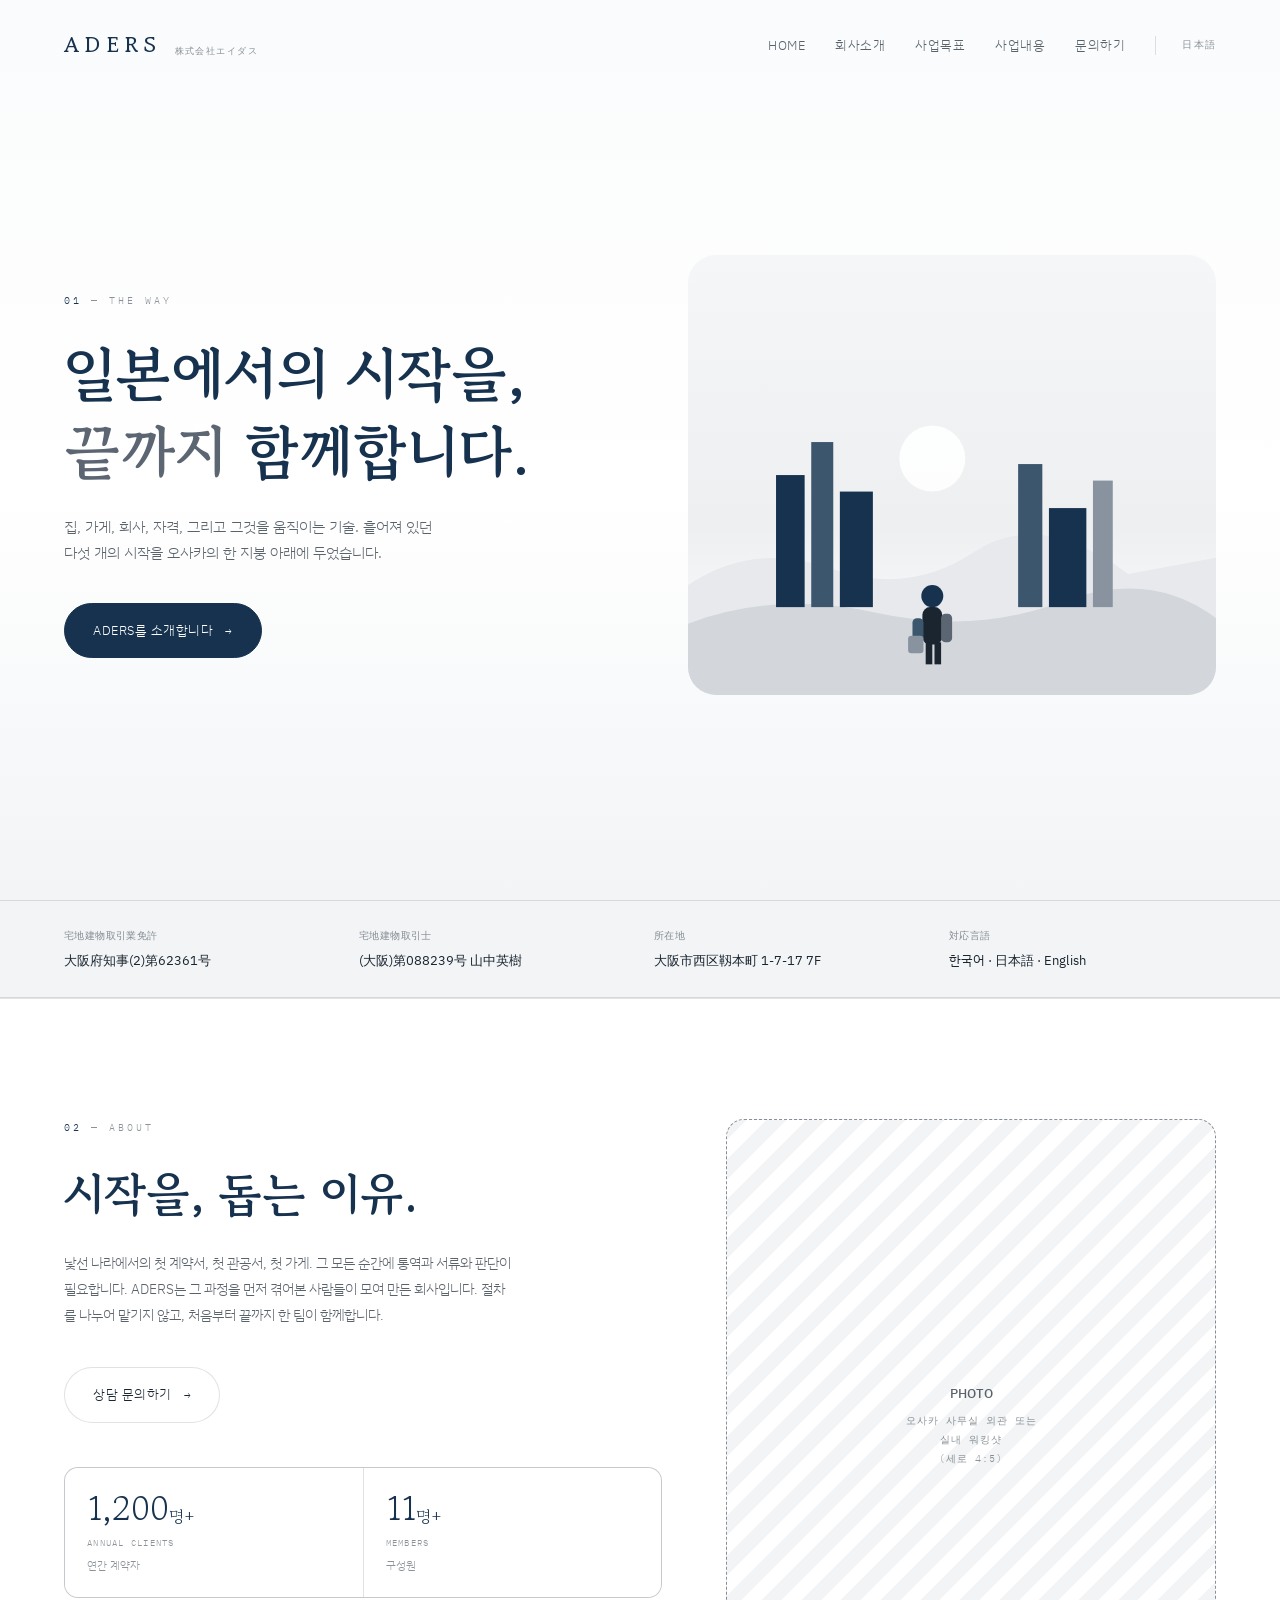
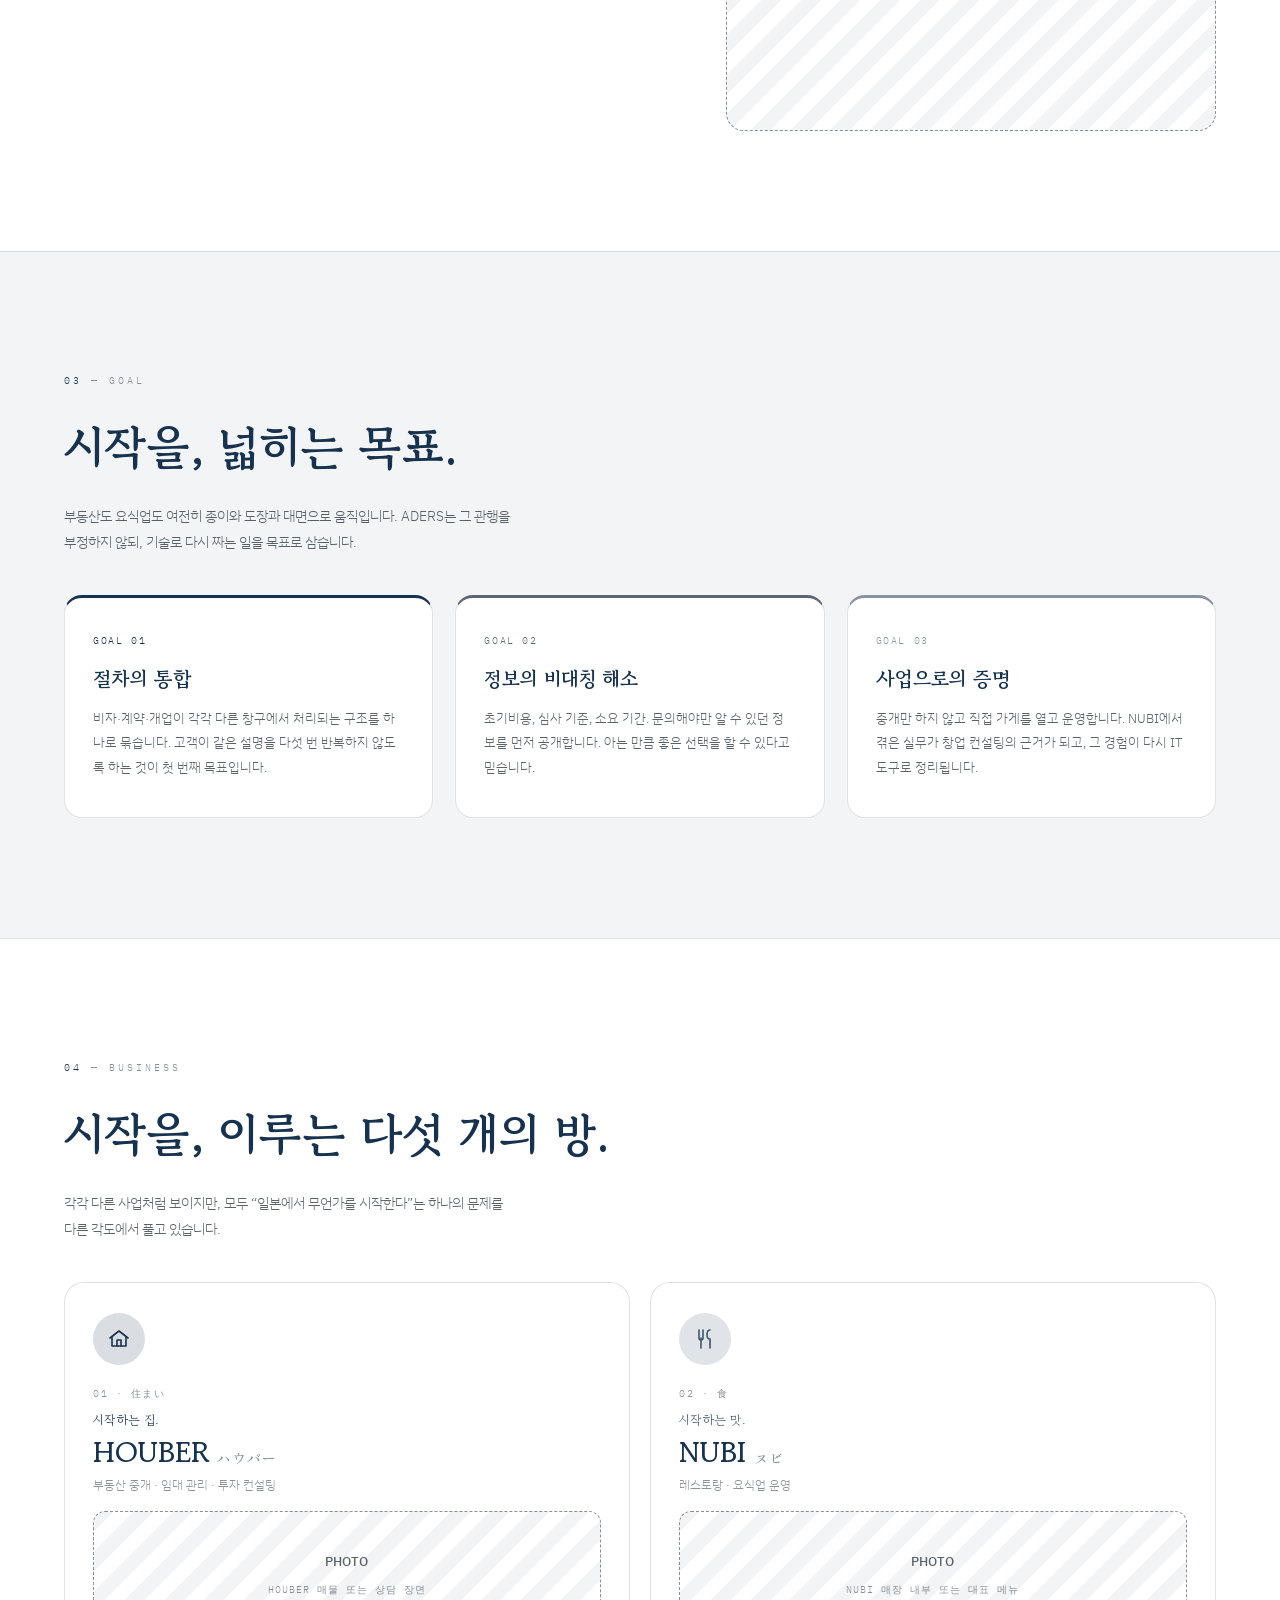
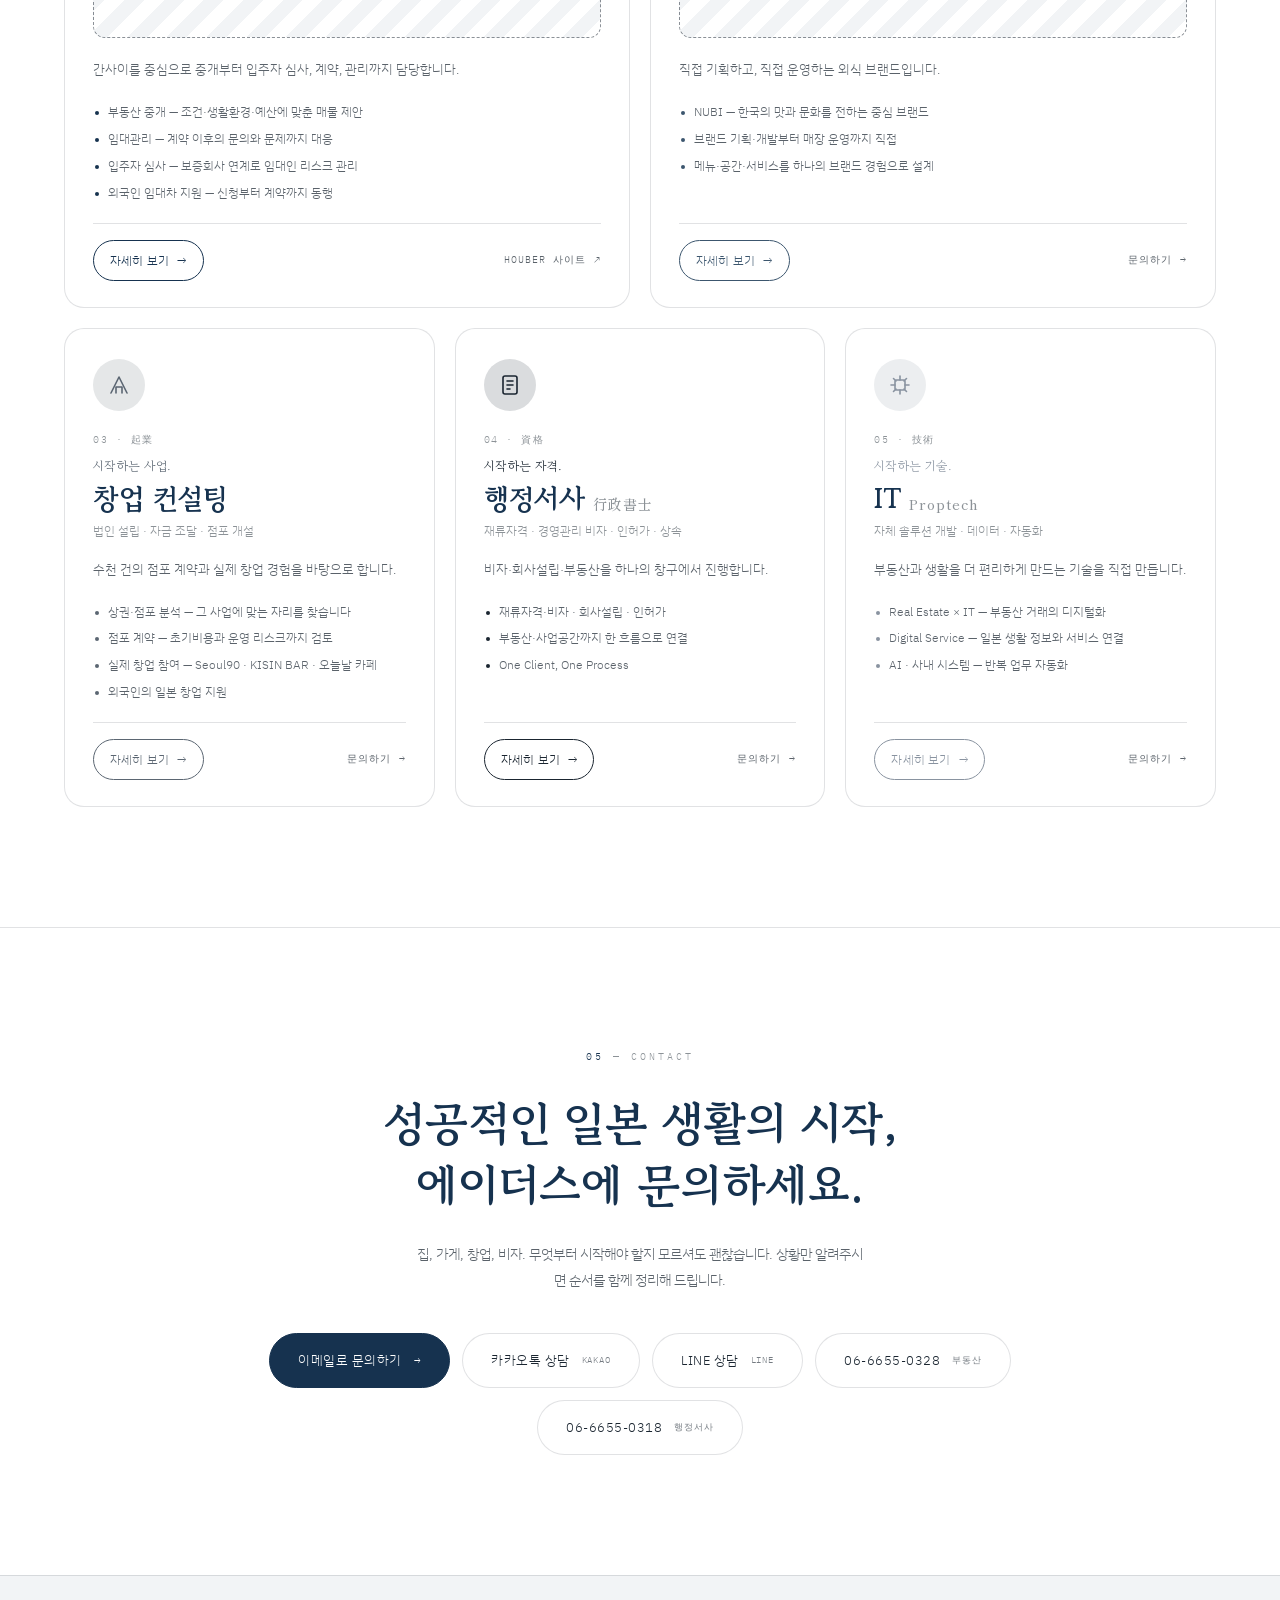
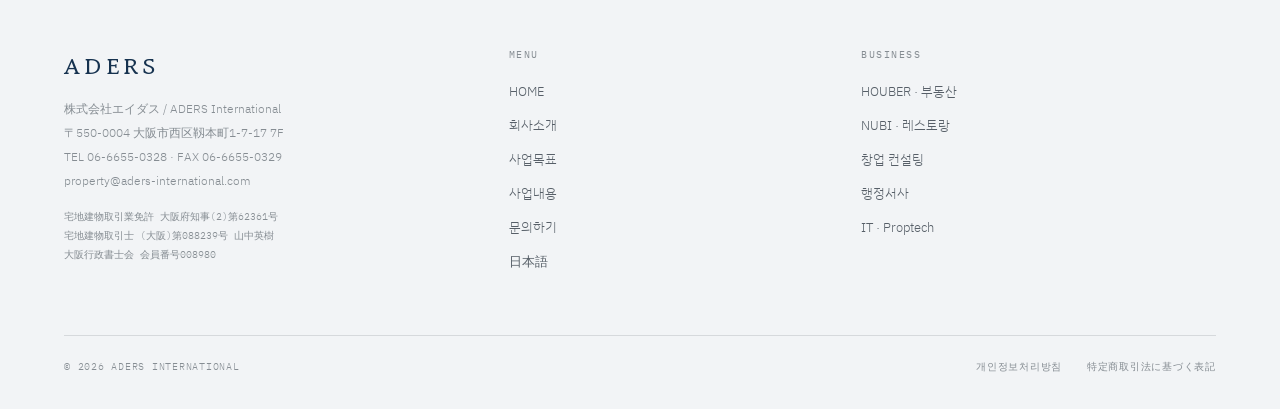
==== index.html @ 55abdd6e "사업 상세 페이지 10장 추가 및 카드를 요약형으로 개편 메인 페이지의 사업 카드는 핵심 포인트만 보여주고, 자세한 설명은 별도 상세 페이지로 이동해 읽도록 구조를 바꿨습니다.  " ====
<!DOCTYPE html>
<!--
  ============================================================================
  ADERS INTERNATIONAL — 한국어 메인 페이지
  ----------------------------------------------------------------------------
  · 디자인(색·글꼴·여백)을 바꾸려면  → assets/css/style.css 의 "01. 디자인 토큰"
  · 동작(메뉴·애니메이션)을 바꾸려면 → assets/js/main.js
  · 일본어 페이지                    → ja/index.html
    (두 파일은 구조가 같으므로, 한쪽을 고치면 다른 쪽도 같이 고쳐주세요)

  글을 수정할 때는 아래 [수정] 표시가 붙은 주석을 참고하세요.
  ============================================================================
-->
<html lang="ko" class="no-js">
<head>
<meta charset="utf-8">
<meta name="viewport" content="width=device-width, initial-scale=1">

<!-- JavaScript가 켜져 있으면 <html>의 클래스를 js로 바꿉니다.
     (스크롤 애니메이션 요소가 JS 없이도 보이도록 하는 안전장치. CSS 16번 항목 참고)
     ※ 화면 깜빡임을 막기 위해 반드시 <head> 안에서 즉시 실행되어야 합니다. -->
<script>document.documentElement.className = 'js';</script>

<!-- ==========================================================================
     [수정] 검색엔진 · SNS 공유 정보
     실제 도메인이 아래와 다르면 canonical / alternate / og:url 을 모두 바꿔주세요.
     ========================================================================== -->
<title>ADERS INTERNATIONAL｜일본에서의 시작을, 끝까지 함께합니다</title>
<meta name="description" content="오사카에서 부동산·요식업·창업 컨설팅·행정서사·IT를 한 팀으로 운영합니다. 집, 가게, 회사, 비자까지 일본에서의 시작을 처음부터 끝까지 함께합니다.">

<link rel="canonical" href="https://www.aders-international.com/">

<!-- 언어별 페이지 연결 (검색엔진이 두 언어 버전을 같은 페이지로 인식하게 합니다) -->
<link rel="alternate" hreflang="ko" href="https://www.aders-international.com/">
<link rel="alternate" hreflang="ja" href="https://www.aders-international.com/ja/">
<link rel="alternate" hreflang="x-default" href="https://www.aders-international.com/">

<!-- 카카오톡·라인 등에 링크를 붙여넣었을 때 보이는 미리보기 정보 -->
<meta property="og:type" content="website">
<meta property="og:locale" content="ko_KR">
<meta property="og:locale:alternate" content="ja_JP">
<meta property="og:site_name" content="ADERS INTERNATIONAL">
<meta property="og:title" content="ADERS INTERNATIONAL｜일본에서의 시작을, 끝까지 함께합니다">
<meta property="og:description" content="오사카에서 부동산·요식업·창업 컨설팅·행정서사·IT를 한 팀으로 운영합니다.">
<meta property="og:url" content="https://www.aders-international.com/">
<!-- [수정] 공유용 대표 이미지(권장 1200×630px)를 준비해 아래 주석을 풀어주세요.
<meta property="og:image" content="https://www.aders-international.com/assets/images/og-image.jpg">
-->
<meta name="twitter:card" content="summary_large_image">

<!-- 파비콘 (브라우저 탭 아이콘) -->
<link rel="icon" href="favicon.svg" type="image/svg+xml">

<!-- 웹폰트 — Google Fonts
     preconnect: 폰트 서버에 미리 연결해 로딩 속도를 높입니다.
     글꼴을 바꾸려면 아래 주소와 style.css의 --font-* 값을 함께 수정하세요. -->
<link rel="preconnect" href="https://fonts.googleapis.com">
<link rel="preconnect" href="https://fonts.gstatic.com" crossorigin>
<link href="https://fonts.googleapis.com/css2?family=Gowun+Batang:wght@400;700&family=Shippori+Mincho:wght@400;500;600&family=IBM+Plex+Sans+KR:wght@300;400;500;600&family=IBM+Plex+Mono:wght@400;500&display=swap" rel="stylesheet">

<!-- 공통 스타일시트 -->
<link rel="stylesheet" href="assets/css/style.css">

<!-- 공통 스크립트 (defer = HTML을 다 읽은 뒤 실행) -->
<script src="assets/js/main.js" defer></script>
</head>

<body>

<!-- 키보드 사용자를 위한 본문 바로가기 (Tab 키를 누르면 나타납니다) -->
<a class="skip-link" href="#main">본문으로 바로가기</a>


<!-- ==========================================================================
     헤더
     [수정] 메뉴 항목을 바꿀 때는 아래 <nav>와, 그 다음의 모바일 메뉴,
            그리고 페이지 맨 아래 푸터 메뉴까지 3곳을 함께 수정해야 합니다.
     ========================================================================== -->
<header class="site-header">

  <a class="brand" href="#top">
    <span class="brand__name">ADERS</span>
    <span class="brand__sub">株式会社エイダス</span>
  </a>

  <!-- PC용 메뉴 (화면 폭 760px 이하에서는 숨겨집니다) -->
  <nav class="site-nav" aria-label="주 메뉴">
    <a class="site-nav__link" href="#top">HOME</a>
    <a class="site-nav__link" href="#about">회사소개</a>
    <a class="site-nav__link" href="#goal">사업목표</a>

    <!-- 하위 메뉴가 있는 항목 -->
    <div class="has-dropdown">
      <a class="site-nav__link" href="#business">사업내용</a>
      <div class="dropdown">
        <ul class="dropdown__list">
          <li><a class="dropdown__link" href="business/houber.html"><span class="dropdown__num">01</span>HOUBER · 부동산</a></li>
          <li><a class="dropdown__link" href="business/nubi.html"><span class="dropdown__num">02</span>NUBI · 레스토랑</a></li>
          <li><a class="dropdown__link" href="business/startup.html"><span class="dropdown__num">03</span>창업 컨설팅</a></li>
          <li><a class="dropdown__link" href="business/legal.html"><span class="dropdown__num">04</span>행정서사</a></li>
          <li><a class="dropdown__link" href="business/it.html"><span class="dropdown__num">05</span>IT</a></li>
        </ul>
      </div>
    </div>

    <a class="site-nav__link" href="#contact">문의하기</a>

    <!-- 언어 전환 — 일본어 페이지로 이동 -->
    <a class="site-nav__lang" href="ja/" lang="ja" hreflang="ja">日本語</a>
  </nav>

  <!-- 모바일용 햄버거 버튼 (화면 폭 760px 이하에서만 보입니다) -->
  <button class="menu-toggle" type="button" aria-label="메뉴 열기" aria-expanded="false" aria-controls="mobile-menu">
    <span class="menu-toggle__bar"></span>
    <span class="menu-toggle__bar"></span>
  </button>

</header>


<!-- ==========================================================================
     모바일 메뉴 (햄버거 버튼을 누르면 펼쳐집니다)
     ========================================================================== -->
<nav class="mobile-menu" id="mobile-menu" aria-label="모바일 메뉴">
  <a class="mobile-menu__link" href="#top">홈</a>
  <a class="mobile-menu__link" href="#about">회사소개</a>
  <a class="mobile-menu__link" href="#goal">사업목표</a>
  <a class="mobile-menu__link" href="#business">사업내용</a>
  <a class="mobile-menu__link" href="#contact">문의하기</a>

  <div class="mobile-menu__footer">
    <a class="btn btn--primary" href="#contact">문의하기 <span class="btn__arrow">&rarr;</span></a>
    <a class="btn" href="ja/" lang="ja" hreflang="ja">日本語</a>
  </div>
</nav>


<main id="main">

  <!-- ========================================================================
       01. 히어로 (첫 화면)
       [수정] 아래 제목·설명 문구를 바꾸면 첫인상이 바뀝니다.
              <em> 안의 글자는 회색으로 강조 표시됩니다.
       ======================================================================== -->
  <section class="hero" id="top">
    <div class="hero__inner">

      <div class="hero__copy">
        <span class="eyebrow"><span class="eyebrow__num">01</span> — THE WAY</span>

        <h1 class="hero__title">
          일본에서의 시작을,<br>
          <em>끝까지</em> 함께합니다.
        </h1>

        <p class="hero__text">
          집, 가게, 회사, 자격, 그리고 그것을 움직이는 기술.
          흩어져 있던 다섯 개의 시작을 오사카의 한 지붕 아래에 두었습니다.
        </p>

        <a class="btn btn--primary" href="#about">
          ADERS를 소개합니다 <span class="btn__arrow">&rarr;</span>
        </a>
      </div>

      <!-- 오른쪽 일러스트
           장식용 그림이라 aria-hidden="true"로 스크린리더에서 제외했습니다.
           나중에 실제 사진으로 바꾸려면 <svg>...</svg> 전체를 아래로 교체하세요.
           <img class="photo" src="assets/images/hero.jpg" alt="" width="960" height="800"> -->
      <div class="hero__visual" aria-hidden="true">
        <svg viewBox="0 0 480 400" preserveAspectRatio="xMidYMax slice" role="presentation">
          <!-- 뒤쪽 언덕 -->
          <path d="M0 300 Q60 260 130 285 T260 270 T400 290 L480 275 V400 H0 Z" fill="#E7E9EC"/>
          <path d="M0 335 Q80 305 170 325 T340 315 T480 330 V400 H0 Z" fill="#D3D7DC"/>
          <!-- 도시 건물 실루엣 -->
          <rect x="80"  y="200" width="26" height="120" fill="#16324F"/>
          <rect x="112" y="170" width="20" height="150" fill="#3C566E"/>
          <rect x="138" y="215" width="30" height="105" fill="#16324F"/>
          <rect x="300" y="190" width="22" height="130" fill="#3C566E"/>
          <rect x="328" y="230" width="34" height="90"  fill="#16324F"/>
          <rect x="368" y="205" width="18" height="115" fill="#8993A0"/>
          <!-- 해 -->
          <circle cx="222" cy="185" r="30" fill="#FFFFFF" opacity=".9"/>
          <!-- 걸어가는 사람 -->
          <g transform="translate(210,300)">
            <circle cx="12" cy="10" r="10" fill="#16324F"/>
            <rect x="3"   y="20" width="18" height="34" rx="7" fill="#1A2530"/>
            <rect x="-6"  y="30" width="10" height="22" rx="4" fill="#3C566E"/>
            <rect x="20"  y="26" width="10" height="26" rx="4" fill="#5B6672"/>
            <rect x="6"   y="52" width="6"  height="20" fill="#1A2530"/>
            <rect x="14"  y="52" width="6"  height="20" fill="#1A2530"/>
            <rect x="-10" y="46" width="14" height="16" rx="3" fill="#8993A0"/>
          </g>
        </svg>
      </div>

    </div>
  </section>


  <!-- ========================================================================
       02. 정보 띠 — 면허번호 · 주소 · 대응 언어
       이 띠는 4칸 그리드입니다. 항목을 늘리거나 줄이려면
       style.css 의 .info-bar { grid-template-columns } 도 함께 조정하세요.

       ※ 行政書士登録番号 · 法人番号 는 번호를 아직 받지 못해 표시하지 않습니다.
          번호를 확보하면 아래 형식으로 항목을 추가하세요.
          <div class="info-bar__item">
            行政書士登録番号
            <b class="info-bar__value">第○○○○○○○号</b>
          </div>
       ======================================================================== -->
  <div class="info-bar">
    <div class="info-bar__item">
      宅地建物取引業免許
      <b class="info-bar__value">大阪府知事(2)第62361号</b>
    </div>
    <div class="info-bar__item">
      宅地建物取引士
      <b class="info-bar__value">(大阪)第088239号 山中英樹</b>
    </div>
    <div class="info-bar__item">
      所在地
      <b class="info-bar__value">大阪市西区靱本町 1-7-17 7F</b>
    </div>
    <div class="info-bar__item">
      対応言語
      <b class="info-bar__value">한국어 · 日本語 · English</b>
    </div>
  </div>


  <!-- ========================================================================
       03. 회사소개
       ======================================================================== -->
  <section class="section" id="about">
    <div class="section__inner about__inner">

      <div>
        <span class="eyebrow reveal"><span class="eyebrow__num">02</span> — ABOUT</span>
        <h2 class="section__title reveal reveal--1">시작을, 돕는 이유.</h2>

        <p class="section__lead reveal reveal--2">
          낯선 나라에서의 첫 계약서, 첫 관공서, 첫 가게.
          그 모든 순간에 통역과 서류와 판단이 필요합니다.
          ADERS는 그 과정을 먼저 겪어본 사람들이 모여 만든 회사입니다.
          절차를 나누어 맡기지 않고, 처음부터 끝까지 한 팀이 함께합니다.
        </p>

        <a class="btn reveal reveal--3" href="#contact">
          상담 문의하기 <span class="btn__arrow">&rarr;</span>
        </a>

        <!-- [수정] 숫자 지표. 근거를 댈 수 있는 수치만 남기세요. -->
        <div class="stat-grid reveal reveal--3">
          <div class="stat">
            <div class="stat__number">1,200<span class="stat__unit">명+</span></div>
            <div class="stat__label">ANNUAL CLIENTS</div>
            <div class="stat__note">연간 계약자</div>
          </div>
          <div class="stat">
            <div class="stat__number">11<span class="stat__unit">명+</span></div>
            <div class="stat__label">MEMBERS</div>
            <div class="stat__note">구성원</div>
          </div>
        </div>
      </div>

      <!-- 사진 자리
           [수정] 실제 사진이 준비되면 아래 <div class="photo-slot"> 전체를
                  다음 한 줄로 바꾸세요 (세로 4:5 비율 권장):
           <img class="photo about__photo reveal reveal--2"
                src="assets/images/about-office.jpg"
                alt="오사카 ADERS 사무실 전경"
                width="800" height="1000" loading="lazy"> -->
      <div class="photo-slot about__photo reveal reveal--2">
        <p class="photo-slot__text">
          <b>PHOTO</b>
          오사카 사무실 외관 또는<br>실내 워킹샷<br>(세로 4:5)
        </p>
      </div>

    </div>
  </section>


  <!-- ========================================================================
       04. 사업목표
       [수정] 카드는 3개 기준으로 배치되어 있습니다.
              개수를 바꾸려면 style.css 의 .goal-grid 와
              .goal-card:nth-child(...) 색상 지정도 함께 수정하세요.
       ======================================================================== -->
  <section class="section" id="goal">
    <div class="section__inner">

      <span class="eyebrow reveal"><span class="eyebrow__num">03</span> — GOAL</span>
      <h2 class="section__title reveal reveal--1">시작을, 넓히는 목표.</h2>

      <p class="section__lead reveal reveal--2">
        부동산도 요식업도 여전히 종이와 도장과 대면으로 움직입니다.
        ADERS는 그 관행을 부정하지 않되, 기술로 다시 짜는 일을 목표로 삼습니다.
      </p>

      <div class="goal-grid">

        <article class="goal-card reveal reveal--1">
          <div class="goal-card__num">GOAL 01</div>
          <h3 class="goal-card__title">절차의 통합</h3>
          <p class="goal-card__text">
            비자·계약·개업이 각각 다른 창구에서 처리되는 구조를 하나로 묶습니다.
            고객이 같은 설명을 다섯 번 반복하지 않도록 하는 것이 첫 번째 목표입니다.
          </p>
        </article>

        <article class="goal-card reveal reveal--2">
          <div class="goal-card__num">GOAL 02</div>
          <h3 class="goal-card__title">정보의 비대칭 해소</h3>
          <p class="goal-card__text">
            초기비용, 심사 기준, 소요 기간. 문의해야만 알 수 있던 정보를 먼저 공개합니다.
            아는 만큼 좋은 선택을 할 수 있다고 믿습니다.
          </p>
        </article>

        <article class="goal-card reveal reveal--3">
          <div class="goal-card__num">GOAL 03</div>
          <h3 class="goal-card__title">사업으로의 증명</h3>
          <p class="goal-card__text">
            중개만 하지 않고 직접 가게를 열고 운영합니다.
            NUBI에서 겪은 실무가 창업 컨설팅의 근거가 되고, 그 경험이 다시 IT 도구로 정리됩니다.
          </p>
        </article>

      </div>
    </div>
  </section>


  <!-- ========================================================================
       05. 사업내용
       [수정] 카드 배치 규칙
              · 첫 줄 2장(HOUBER, NUBI) : class 에 biz-card--wide 가 붙어 넓게(3칸)
              · 둘째 줄 3장             : 기본(2칸)
              카드를 추가·삭제하면 이 비율이 깨지므로,
              style.css 의 "13. 사업내용" 설명을 먼저 확인하세요.

              data-accent 로 카드별 강조색을 지정합니다.
              사용 가능한 값: navy / blue / slate / ink / steel
       ======================================================================== -->
  <section class="section" id="business">
    <div class="section__inner">

      <span class="eyebrow reveal"><span class="eyebrow__num">04</span> — BUSINESS</span>
      <h2 class="section__title reveal reveal--1">시작을, 이루는 다섯 개의 방.</h2>

      <p class="section__lead reveal reveal--2">
        각각 다른 사업처럼 보이지만, 모두 &ldquo;일본에서 무언가를 시작한다&rdquo;는
        하나의 문제를 다른 각도에서 풀고 있습니다.
      </p>

      <div class="business-grid">

        <!-- ---- 01 HOUBER (부동산) ---- -->
        <article class="biz-card biz-card--wide reveal reveal--1" id="biz-houber" data-accent="navy">
          <div class="biz-card__icon">
            <!-- 집 모양 아이콘 -->
            <svg viewBox="0 0 24 24" aria-hidden="true">
              <path d="M3 11 12 4l9 7"/><path d="M5 10v9h14v-9"/><path d="M10 19v-6h4v6"/>
            </svg>
          </div>
          <div class="biz-card__index">01 · 住まい</div>
          <span class="biz-card__keyword">시작하는 집.</span>
          <h3 class="biz-card__title">HOUBER<span class="biz-card__title-jp" lang="ja">ハウバー</span></h3>
          <span class="biz-card__category">부동산 중개 · 임대 관리 · 투자 컨설팅</span>

          <!-- 사진 자리 — 교체 예시:
               <img class="photo" src="assets/images/biz-houber.jpg"
                    alt="HOUBER 상담 장면" width="800" height="450" loading="lazy"> -->
          <div class="photo-slot">
            <p class="photo-slot__text"><b>PHOTO</b>HOUBER 매물 또는 상담 장면</p>
          </div>

          <p class="biz-card__text">간사이를 중심으로 중개부터 입주자 심사, 계약, 관리까지 담당합니다.</p>

          <!-- 핵심 포인트 — 자세한 설명은 business/houber.html 에 있습니다 -->
          <ul class="biz-card__points">
            <li>부동산 중개 — 조건·생활환경·예산에 맞춘 매물 제안</li>
            <li>임대관리 — 계약 이후의 문의와 문제까지 대응</li>
            <li>입주자 심사 — 보증회사 연계로 임대인 리스크 관리</li>
            <li>외국인 임대차 지원 — 신청부터 계약까지 동행</li>
          </ul>

          <div class="biz-card__footer">
            <a class="biz-card__more" href="business/houber.html">자세히 보기 <span aria-hidden="true">&rarr;</span></a>

            <!-- 외부 링크에는 보안상 rel="noopener" 를 반드시 붙입니다 -->
            <a class="biz-card__link" href="https://www.houber-home.com" target="_blank" rel="noopener">
              HOUBER 사이트 <span aria-hidden="true">&#8599;</span>
              <span class="visually-hidden">(새 창에서 열림)</span>
            </a>
          </div>
        </article>

        <!-- ---- 02 NUBI (레스토랑) ---- -->
        <article class="biz-card biz-card--wide reveal reveal--2" id="biz-nubi" data-accent="blue">
          <div class="biz-card__icon">
            <!-- 포크와 나이프 아이콘 -->
            <svg viewBox="0 0 24 24" aria-hidden="true">
              <path d="M6 3v8a2 2 0 0 0 4 0V3"/><path d="M8 11v10"/>
              <path d="M17 3c-2 0-3 2-3 5s1 4 3 4v9"/>
            </svg>
          </div>
          <div class="biz-card__index">02 · 食</div>
          <span class="biz-card__keyword">시작하는 맛.</span>
          <h3 class="biz-card__title">NUBI<span class="biz-card__title-jp" lang="ja">ヌビ</span></h3>
          <span class="biz-card__category">레스토랑 · 요식업 운영</span>

          <div class="photo-slot">
            <p class="photo-slot__text"><b>PHOTO</b>NUBI 매장 내부 또는 대표 메뉴</p>
          </div>

          <p class="biz-card__text">직접 기획하고, 직접 운영하는 외식 브랜드입니다.</p>

          <!-- 핵심 포인트 — 자세한 설명은 business/nubi.html 에 있습니다 -->
          <ul class="biz-card__points">
            <li>NUBI — 한국의 맛과 문화를 전하는 중심 브랜드</li>
            <li>브랜드 기획·개발부터 매장 운영까지 직접</li>
            <li>메뉴·공간·서비스를 하나의 브랜드 경험으로 설계</li>
          </ul>

          <div class="biz-card__footer">
            <a class="biz-card__more" href="business/nubi.html">자세히 보기 <span aria-hidden="true">&rarr;</span></a>
            <a class="biz-card__link" href="#contact">문의하기 <span aria-hidden="true">&rarr;</span></a>
          </div>
        </article>

        <!-- ---- 03 창업 컨설팅 ---- -->
        <article class="biz-card reveal reveal--1" id="biz-startup" data-accent="slate">
          <div class="biz-card__icon">
            <!-- 상승 그래프 아이콘 -->
            <svg viewBox="0 0 24 24" aria-hidden="true">
              <path d="M4 20 12 4l8 16"/><path d="M9 20v-6h6v6"/>
            </svg>
          </div>
          <div class="biz-card__index">03 · 起業</div>
          <span class="biz-card__keyword">시작하는 사업.</span>
          <h3 class="biz-card__title">창업 컨설팅</h3>
          <span class="biz-card__category">법인 설립 · 자금 조달 · 점포 개설</span>

          <p class="biz-card__text">수천 건의 점포 계약과 실제 창업 경험을 바탕으로 합니다.</p>

          <!-- 핵심 포인트 — 자세한 설명은 business/startup.html 에 있습니다 -->
          <ul class="biz-card__points">
            <li>상권·점포 분석 — 그 사업에 맞는 자리를 찾습니다</li>
            <li>점포 계약 — 초기비용과 운영 리스크까지 검토</li>
            <li>실제 창업 참여 — Seoul90 · KISIN BAR · 오늘날 카페</li>
            <li>외국인의 일본 창업 지원</li>
          </ul>

          <div class="biz-card__footer">
            <a class="biz-card__more" href="business/startup.html">자세히 보기 <span aria-hidden="true">&rarr;</span></a>
            <a class="biz-card__link" href="#contact">문의하기 <span aria-hidden="true">&rarr;</span></a>
          </div>
        </article>

        <!-- ---- 04 행정서사 ---- -->
        <article class="biz-card reveal reveal--2" id="biz-legal" data-accent="ink">
          <div class="biz-card__icon">
            <!-- 서류 아이콘 -->
            <svg viewBox="0 0 24 24" aria-hidden="true">
              <rect x="5" y="3" width="14" height="18" rx="2"/>
              <path d="M9 8h6M9 12h6M9 16h3"/>
            </svg>
          </div>
          <div class="biz-card__index">04 · 資格</div>
          <span class="biz-card__keyword">시작하는 자격.</span>
          <h3 class="biz-card__title">행정서사<span class="biz-card__title-jp" lang="ja">行政書士</span></h3>
          <span class="biz-card__category">재류자격 · 경영관리 비자 · 인허가 · 상속</span>

          <p class="biz-card__text">비자·회사설립·부동산을 하나의 창구에서 진행합니다.</p>

          <!-- 핵심 포인트 — 자세한 설명은 business/legal.html 에 있습니다 -->
          <ul class="biz-card__points">
            <li>재류자격·비자 · 회사설립 · 인허가</li>
            <li>부동산·사업공간까지 한 흐름으로 연결</li>
            <li>One Client, One Process</li>
          </ul>

          <div class="biz-card__footer">
            <a class="biz-card__more" href="business/legal.html">자세히 보기 <span aria-hidden="true">&rarr;</span></a>
            <a class="biz-card__link" href="#contact">문의하기 <span aria-hidden="true">&rarr;</span></a>
          </div>
        </article>

        <!-- ---- 05 IT ---- -->
        <article class="biz-card reveal reveal--3" id="biz-it" data-accent="steel">
          <div class="biz-card__icon">
            <!-- 톱니바퀴 아이콘 -->
            <svg viewBox="0 0 24 24" aria-hidden="true">
              <rect x="7" y="7" width="10" height="10" rx="1.5"/>
              <path d="M12 3v4M12 17v4M3 12h4M17 12h4M5.5 5.5l2.5 2.5M18.5 5.5 16 8M5.5 18.5 8 16M18.5 18.5 16 16"/>
            </svg>
          </div>
          <div class="biz-card__index">05 · 技術</div>
          <span class="biz-card__keyword">시작하는 기술.</span>
          <h3 class="biz-card__title">IT<span class="biz-card__title-jp">Proptech</span></h3>
          <span class="biz-card__category">자체 솔루션 개발 · 데이터 · 자동화</span>

          <p class="biz-card__text">부동산과 생활을 더 편리하게 만드는 기술을 직접 만듭니다.</p>

          <!-- 핵심 포인트 — 자세한 설명은 business/it.html 에 있습니다 -->
          <ul class="biz-card__points">
            <li>Real Estate × IT — 부동산 거래의 디지털화</li>
            <li>Digital Service — 일본 생활 정보와 서비스 연결</li>
            <li>AI · 사내 시스템 — 반복 업무 자동화</li>
          </ul>

          <div class="biz-card__footer">
            <a class="biz-card__more" href="business/it.html">자세히 보기 <span aria-hidden="true">&rarr;</span></a>
            <a class="biz-card__link" href="#contact">문의하기 <span aria-hidden="true">&rarr;</span></a>
          </div>
        </article>

      </div>
    </div>
  </section>


  <!-- ========================================================================
       06. 문의하기
       [수정] 카카오톡·LINE 상담 링크는 아직 비어 있습니다(href="#").
              실제 채널 주소를 넣어주세요.
              예) 카카오톡 오픈채팅: https://open.kakao.com/o/...
                  LINE 공식계정  : https://line.me/R/ti/p/...
       ======================================================================== -->
  <section class="section" id="contact">
    <div class="section__inner">

      <span class="eyebrow reveal"><span class="eyebrow__num">05</span> — CONTACT</span>

      <h2 class="section__title reveal reveal--1">
        성공적인 일본 생활의 시작,<br>에이더스에 문의하세요.
      </h2>

      <p class="section__lead reveal reveal--2">
        집, 가게, 창업, 비자. 무엇부터 시작해야 할지 모르셔도 괜찮습니다.
        상황만 알려주시면 순서를 함께 정리해 드립니다.
      </p>

      <div class="contact-channels reveal reveal--3">
        <!-- 이메일 문의 (문의 폼을 만들기 전까지의 기본 창구) -->
        <a class="btn btn--primary" href="mailto:property@aders-international.com">
          이메일로 문의하기 <span class="btn__arrow">&rarr;</span>
        </a>

        <a class="btn" href="#">카카오톡 상담 <span class="btn__tag">KAKAO</span></a>
        <a class="btn" href="#">LINE 상담 <span class="btn__tag">LINE</span></a>

        <!-- tel: 링크는 모바일에서 누르면 바로 전화가 걸립니다 -->
        <a class="btn" href="tel:+81666550328">06-6655-0328 <span class="btn__tag">부동산</span></a>
        <a class="btn" href="tel:+81666550318">06-6655-0318 <span class="btn__tag">행정서사</span></a>
      </div>

    </div>
  </section>

</main>


<!-- ==========================================================================
     푸터
     ========================================================================== -->
<footer class="site-footer">
  <div class="footer-grid">

    <!-- 회사 정보 -->
    <div>
      <div class="footer__brand">ADERS</div>
      <address class="footer__address">
        株式会社エイダス / ADERS International<br>
        〒550-0004 大阪市西区靱本町1-7-17 7F<br>
        TEL <a href="tel:+81666550328">06-6655-0328</a> · FAX 06-6655-0329<br>
        <a href="mailto:property@aders-international.com">property@aders-international.com</a>
      </address>

      <!-- 담당 공인중개사(宅地建物取引士)가 바뀌면 번호와 성명을 함께 갱신하세요.
           法人番号 는 번호 확보 후 아래에 한 줄씩 추가하면 됩니다. -->
      <div class="footer__license">
        宅地建物取引業免許 大阪府知事(2)第62361号<br>
        宅地建物取引士 (大阪)第088239号 山中英樹<br>
        大阪行政書士会 会員番号008980
      </div>
    </div>

    <!-- 메뉴 -->
    <div>
      <h2 class="footer__heading">MENU</h2>
      <ul class="footer__list">
        <li><a href="#top">HOME</a></li>
        <li><a href="#about">회사소개</a></li>
        <li><a href="#goal">사업목표</a></li>
        <li><a href="#business">사업내용</a></li>
        <li><a href="#contact">문의하기</a></li>
        <li><a href="ja/" lang="ja" hreflang="ja">日本語</a></li>
      </ul>
    </div>

    <!-- 사업 목록 -->
    <div>
      <h2 class="footer__heading">BUSINESS</h2>
      <ul class="footer__list">
        <li><a href="business/houber.html">HOUBER · 부동산</a></li>
        <li><a href="business/nubi.html">NUBI · 레스토랑</a></li>
        <li><a href="business/startup.html">창업 컨설팅</a></li>
        <li><a href="business/legal.html">행정서사</a></li>
        <li><a href="business/it.html">IT · Proptech</a></li>
      </ul>
    </div>

  </div>

  <div class="footer-bottom">
    <span>&copy; 2026 ADERS INTERNATIONAL</span>
    <!-- [수정] 각 정책 페이지를 만든 뒤 href 를 연결하세요. -->
    <span>
      <a href="#">개인정보처리방침</a>
      <a href="#" lang="ja">特定商取引法に基づく表記</a>
    </span>
  </div>
</footer>

</body>
</html>
---- assets/css/style.css ----
@charset "UTF-8";
/* ==========================================================================
   ADERS INTERNATIONAL — 공통 스타일시트
   --------------------------------------------------------------------------
   이 파일 하나로 한국어(index.html)와 일본어(ja/index.html) 두 페이지의
   디자인을 모두 관리합니다. 여기를 고치면 두 언어 페이지에 동시에 반영됩니다.

   [목차]
   01. 디자인 토큰 (색상·글꼴·간격)  ← 색을 바꾸려면 여기만 수정하세요
   02. 기본 리셋 & 공통 요소
   03. 접근성 (건너뛰기 링크 등)
   04. 버튼 (.btn)
   05. 사진 자리 (.photo-slot / .photo)
   06. 헤더 & 내비게이션
   07. 모바일 메뉴 (.mobile-menu)
   08. 히어로 (.hero)
   09. 정보 띠 (.info-bar)
   10. 섹션 공통 (.section)
   11. 회사소개 (#about)
   12. 사업목표 (#goal)
   13. 사업내용 (#business)
   14. 문의하기 (#contact)
   15. 푸터
   16. 스크롤 등장 애니메이션 (.reveal)
   17. 반응형 (태블릿·모바일)
   18. 인쇄 / 모션 최소화 설정
   19. 사업 상세 페이지 (business/*.html)
   ========================================================================== */


/* ==========================================================================
   01. 디자인 토큰
   --------------------------------------------------------------------------
   사이트 전체의 색·글꼴·여백이 여기서 정의됩니다.
   색상 하나만 바꿔도 사이트 전체에 일괄 적용되므로,
   디자인 수정은 되도록 이 블록 안에서만 하는 것을 권장합니다.
   ========================================================================== */
:root {
  /* ---- 배경색 (밝은 순서대로) ---- */
  --color-bg:          #FFFFFF;  /* 기본 배경 (흰색) */
  --color-bg-soft:     #F2F4F6;  /* 옅은 회색 배경 — 사업목표 섹션, 푸터, 정보 띠 */
  --color-bg-mute:     #E1E5EA;  /* 더 진한 회색 — 구분선 강조용 */
  --color-surface:     #FFFFFF;  /* 카드 배경 */

  /* ---- 글자색 ---- */
  --color-text:        #1A2530;                  /* 본문 기본 (진한 남색빛 먹색) */
  --color-text-soft:   rgba(26, 37, 48, 0.72);   /* 본문 보조 설명 */
  --color-text-mute:   rgba(26, 37, 48, 0.50);   /* 캡션·라벨 */
  --color-border:      rgba(26, 37, 48, 0.13);   /* 테두리·구분선 */

  /* ---- 브랜드 색 (네이비 + 그레이 계열) ---- */
  --color-navy:        #16324F;  /* 메인 브랜드 컬러 */
  --color-blue:        #3C566E;  /* 보조 1 */
  --color-slate:       #5B6672;  /* 보조 2 */
  --color-steel:       #8993A0;  /* 보조 3 (가장 옅음) */

  /* ---- 기능색 ---- */
  --color-alert:       #9A4432;  /* "※기입 필요" 같은 주의 표시 전용. 장식용으로 쓰지 마세요 */

  /* ---- 글꼴 ----
     display : 제목용 명조체
     body    : 본문용 고딕체
     mono    : 숫자·영문 라벨용 고정폭

     ※ 일본어 페이지는 <html> 태그에 lang="ja"가 있어서
        아래 [lang="ja"] 규칙이 명조체 우선순위를 바꿔줍니다. */
  --font-display: "Gowun Batang", "Shippori Mincho", serif;
  --font-body:    "IBM Plex Sans KR", "Noto Sans JP", system-ui, -apple-system, sans-serif;
  --font-mono:    "IBM Plex Mono", monospace;

  /* ---- 여백 ----
     --gutter : 화면 좌우 여백. 화면 크기에 따라 20px ~ 88px 사이에서 자동 조절됩니다.
     --wrap   : 콘텐츠 최대 너비. 이보다 넓은 화면에서는 가운데 정렬됩니다. */
  --gutter: clamp(20px, 5vw, 88px);
  --wrap:   1240px;

  /* ---- 섹션 위아래 여백 ---- */
  --section-space: 120px;

  /* ---- 모서리 둥글기 ---- */
  --radius-card: 20px;
  --radius-soft: 14px;

  /* ---- 애니메이션 속도 ---- */
  --ease: cubic-bezier(0.2, 0.7, 0.2, 1);
}

/* 일본어 페이지에서는 한자·가나가 더 자연스러운 Shippori Mincho를 먼저 사용합니다. */
[lang="ja"] {
  --font-display: "Shippori Mincho", "Gowun Batang", serif;
}


/* ==========================================================================
   02. 기본 리셋 & 공통 요소
   ========================================================================== */
*,
*::before,
*::after { box-sizing: border-box; }

html {
  scroll-behavior: smooth;
  /* 고정 헤더에 제목이 가려지지 않도록, 앵커 이동 시 위쪽 여백을 확보합니다. */
  scroll-padding-top: 90px;
}

body {
  margin: 0;
  background: var(--color-bg);
  color: var(--color-text);
  font-family: var(--font-body);
  font-weight: 300;
  line-height: 1.85;
  -webkit-font-smoothing: antialiased;
  overflow-x: hidden; /* 가로 스크롤 방지 */
}

a { color: inherit; text-decoration: none; }

/* 제목은 줄바꿈이 예쁘게 나뉘도록 balance 처리 */
h1, h2, h3 { text-wrap: balance; }

img, svg { max-width: 100%; }

img {
  display: block;
  height: auto;
}

::selection { background: var(--color-navy); color: #fff; }


/* ==========================================================================
   03. 접근성
   ========================================================================== */

/* 키보드 포커스 표시 — 접근성상 반드시 필요하므로 지우지 마세요. */
:focus-visible {
  outline: 2px solid var(--color-navy);
  outline-offset: 3px;
}

/* "본문 바로가기" 링크: 평소에는 화면 밖에 숨어 있다가 Tab 키를 누르면 나타납니다. */
.skip-link {
  position: absolute;
  top: -100px;
  left: var(--gutter);
  z-index: 100;
  padding: 12px 20px;
  background: var(--color-navy);
  color: #fff;
  font-size: 13px;
  transition: top 0.2s var(--ease);
}
.skip-link:focus { top: 12px; }

/* 화면에는 안 보이지만 스크린리더는 읽는 텍스트 */
.visually-hidden {
  position: absolute;
  width: 1px; height: 1px;
  margin: -1px; padding: 0;
  overflow: hidden;
  clip: rect(0 0 0 0);
  white-space: nowrap;
  border: 0;
}


/* ==========================================================================
   04. 버튼 (.btn)
   --------------------------------------------------------------------------
   사용법:
     <a class="btn" href="...">일반 버튼</a>
     <a class="btn btn--primary" href="...">강조 버튼 (네이비 배경)</a>
   ========================================================================== */
.btn {
  display: inline-flex;
  align-items: center;
  gap: 12px;
  padding: 15px 28px;
  border: 1px solid var(--color-border);
  border-radius: 999px;         /* 알약 모양 */
  background: var(--color-surface);
  color: var(--color-text);
  font-size: 12.5px;
  letter-spacing: 0.04em;
  transition: background 0.4s var(--ease),
              color 0.4s var(--ease),
              border-color 0.4s var(--ease),
              gap 0.4s var(--ease);
}
.btn:hover {
  background: var(--color-navy);
  border-color: var(--color-navy);
  color: #fff;
  gap: 16px;                    /* 마우스를 올리면 화살표가 살짝 밀려납니다 */
}

.btn--primary {
  background: var(--color-navy);
  border-color: var(--color-navy);
  color: #fff;
}
.btn--primary:hover {
  background: var(--color-text);
  border-color: var(--color-text);
}

/* 버튼 안 화살표 */
.btn__arrow {
  font-family: var(--font-mono);
  font-size: 11px;
}

/* 버튼 안 작은 라벨 (예: KAKAO, LINE) */
.btn__tag {
  font-family: var(--font-mono);
  font-size: 9px;
  letter-spacing: 0.1em;
  opacity: 0.6;
}


/* ==========================================================================
   05. 사진 자리 (.photo-slot) & 실제 사진 (.photo)
   --------------------------------------------------------------------------
   .photo-slot : 아직 사진이 없을 때 보이는 점선 상자 (임시)
   .photo      : 실제 사진을 넣었을 때 사용하는 클래스

   사진 교체 방법은 각 HTML 파일의 주석과 assets/images/README.md 참고.
   ========================================================================== */

/* 임시 점선 상자 */
.photo-slot {
  display: flex;
  align-items: center;
  justify-content: center;
  min-height: 220px;
  padding: 28px;
  border: 1.5px dashed var(--color-text-mute);
  border-radius: 18px;
  background: repeating-linear-gradient(
    135deg,
    var(--color-bg-soft) 0 14px,
    var(--color-bg) 14px 28px
  );
  text-align: center;
}
.photo-slot__text {
  font-family: var(--font-mono);
  font-size: 10px;
  letter-spacing: 0.1em;
  color: var(--color-text-mute);
  line-height: 1.9;
}
.photo-slot__text b {
  display: block;
  margin-bottom: 6px;
  font-family: var(--font-body);
  font-weight: 500;
  font-size: 12.5px;
  letter-spacing: 0;
  color: var(--color-text-soft);
}

/* 실제 사진 — .photo-slot 자리에 <img class="photo"> 로 교체하면 됩니다.
   object-fit: cover 덕분에 사진 비율이 달라도 상자에 꽉 차게 잘립니다. */
.photo {
  width: 100%;
  border-radius: 18px;
  object-fit: cover;
  background: var(--color-bg-soft); /* 사진 로딩 전 배경 */
}


/* ==========================================================================
   06. 헤더 & 내비게이션
   ========================================================================== */
.site-header {
  position: fixed;
  inset: 0 0 auto 0;            /* 화면 상단 고정 */
  z-index: 60;
  display: flex;
  align-items: center;
  justify-content: space-between;
  padding: 26px var(--gutter);
  border-bottom: 1px solid transparent;
  transition: background 0.5s var(--ease),
              padding 0.5s var(--ease),
              border-color 0.5s var(--ease),
              box-shadow 0.5s var(--ease);
}

/* 스크롤을 내리면 JavaScript가 이 클래스를 붙여 헤더를 불투명하게 만듭니다.
   (assets/js/main.js 참고) */
.site-header.is-scrolled {
  padding: 16px var(--gutter);
  background: rgba(255, 255, 255, 0.92);
  backdrop-filter: blur(14px);
  border-bottom-color: var(--color-border);
  box-shadow: 0 8px 30px rgba(26, 37, 48, 0.06);
}

/* --- 로고 --- */
.brand { display: flex; align-items: baseline; gap: 12px; }
.brand__name {
  font-family: var(--font-display);
  font-size: 21px;
  font-weight: 700;
  letter-spacing: 0.3em;
  color: var(--color-navy);
}
.brand__sub {
  font-family: var(--font-mono);
  font-size: 9px;
  letter-spacing: 0.16em;
  color: var(--color-text-mute);
}

/* --- PC 내비게이션 --- */
.site-nav {
  display: flex;
  align-items: center;
  gap: 30px;
}

/* 최상위 메뉴 링크 (드롭다운을 여는 링크 포함) */
.site-nav__link {
  position: relative;
  display: block;
  padding: 4px 0;
  font-size: 12.5px;
  letter-spacing: 0.04em;
  color: var(--color-text-soft);
}
/* 마우스를 올리면 밑줄이 왼쪽에서 오른쪽으로 그려집니다. */
.site-nav__link::after {
  content: "";
  position: absolute;
  left: 0;
  bottom: 0;
  width: 0;
  height: 1px;
  background: var(--color-navy);
  transition: width 0.4s var(--ease);
}
.site-nav__link:hover { color: var(--color-text); }
.site-nav__link:hover::after { width: 100%; }

/* 언어 전환 링크 (日本語 / 한국어) */
.site-nav__lang {
  padding-left: 26px;
  border-left: 1px solid var(--color-border);
  font-family: var(--font-mono);
  font-size: 10px;
  letter-spacing: 0.12em;
  color: var(--color-text-mute);
}
.site-nav__lang:hover { color: var(--color-text); }

/* --- 드롭다운 메뉴 (사업내용) --- */
.has-dropdown { position: relative; }

.dropdown {
  position: absolute;
  top: 100%;
  left: -22px;
  min-width: 280px;
  padding-top: 20px;            /* 헤더와 메뉴 사이 빈 공간 — 마우스가 지나갈 길 */
  opacity: 0;
  visibility: hidden;
  transform: translateY(-6px);
  transition: opacity 0.35s var(--ease),
              transform 0.35s var(--ease),
              visibility 0.35s;
}
/* 마우스를 올리거나(hover) 키보드로 진입하면(focus-within) 펼쳐집니다. */
.has-dropdown:hover .dropdown,
.has-dropdown:focus-within .dropdown {
  opacity: 1;
  visibility: visible;
  transform: none;
}

.dropdown__list {
  margin: 0;
  padding: 8px 0;
  list-style: none;
  background: var(--color-surface);
  border: 1px solid var(--color-border);
  box-shadow: 0 20px 40px rgba(26, 37, 48, 0.1);
}
.dropdown__link {
  display: flex;
  align-items: baseline;
  gap: 12px;
  padding: 12px 22px;
  font-size: 12.5px;
  color: var(--color-text-soft);
  transition: background 0.3s var(--ease), color 0.3s var(--ease);
}
.dropdown__link:hover {
  background: var(--color-bg-soft);
  color: var(--color-text);
}
.dropdown__num {
  min-width: 16px;
  font-family: var(--font-mono);
  font-size: 9px;
  letter-spacing: 0.1em;
  color: var(--color-text-mute);
}


/* ==========================================================================
   07. 모바일 메뉴
   ========================================================================== */

/* 햄버거 버튼 — 화면이 좁을 때만 보입니다 (17번 반응형 참고) */
.menu-toggle {
  display: none;                /* 기본 숨김 */
  position: relative;
  width: 38px;
  height: 38px;
  border: 1px solid var(--color-border);
  border-radius: 50%;
  background: var(--color-surface);
  cursor: pointer;
}
.menu-toggle__bar {
  position: absolute;
  left: 12px;
  width: 14px;
  height: 1px;
  background: var(--color-text);
  transition: top 0.35s var(--ease), transform 0.35s var(--ease);
}
.menu-toggle__bar:nth-child(1) { top: 16px; }
.menu-toggle__bar:nth-child(2) { top: 21px; }

/* 메뉴가 열리면 두 줄이 X자로 바뀝니다. */
.menu-toggle.is-open .menu-toggle__bar:nth-child(1) { top: 18px; transform: rotate(45deg); }
.menu-toggle.is-open .menu-toggle__bar:nth-child(2) { top: 18px; transform: rotate(-45deg); }

/* 메뉴가 열리면 헤더가 어두운 메뉴 배경 위에 겹칩니다.
   그대로 두면 네이비 로고가 네이비 배경에 묻혀 보이지 않으므로,
   열려 있는 동안에는 로고 글자를 흰색으로 바꿉니다.
   (.is-menu-open 클래스는 assets/js/main.js 가 <body>에 붙입니다) */
.is-menu-open .brand__name { color: #fff; }
.is-menu-open .brand__sub  { color: rgba(255, 255, 255, 0.6); }

/* 전체 화면 모바일 메뉴 */
.mobile-menu {
  position: fixed;
  inset: 0;
  z-index: 55;
  display: flex;
  flex-direction: column;
  justify-content: center;
  gap: 2px;
  padding: 0 var(--gutter);
  overflow-y: auto;
  background: var(--color-navy);
  color: #fff;
  /* 위에서 아래로 펼쳐지는 효과 */
  clip-path: inset(0 0 100% 0);
  transition: clip-path 0.6s cubic-bezier(0.7, 0, 0.2, 1);
}
.mobile-menu.is-open { clip-path: inset(0 0 0 0); }

.mobile-menu__link {
  padding: 12px 0;
  border-bottom: 1px solid rgba(255, 255, 255, 0.16);
  font-family: var(--font-display);
  font-size: clamp(22px, 5.6vw, 30px);
}

/* 모바일 메뉴 안의 언어 전환 + 문의 버튼 */
.mobile-menu__footer {
  display: flex;
  flex-wrap: wrap;
  gap: 12px;
  margin-top: 24px;
}
/* 어두운 배경 위에서는 버튼 테두리를 밝게 */
.mobile-menu .btn {
  background: transparent;
  border-color: rgba(255, 255, 255, 0.4);
  color: #fff;
}
.mobile-menu .btn:hover {
  background: #fff;
  border-color: #fff;
  color: var(--color-navy);
}
.mobile-menu .btn--primary {
  background: #fff;
  border-color: #fff;
  color: var(--color-navy);
}
.mobile-menu .btn--primary:hover {
  background: rgba(255, 255, 255, 0.85);
  border-color: rgba(255, 255, 255, 0.85);
  color: var(--color-navy);
}


/* ==========================================================================
   08. 히어로 (첫 화면)
   ========================================================================== */
.hero {
  position: relative;
  display: flex;
  align-items: center;
  min-height: 100svh;           /* 모바일 주소창을 고려한 화면 높이 단위 */
  padding: 110px var(--gutter) 60px;
  overflow: hidden;
  background: linear-gradient(180deg, #FAFBFC 0%, var(--color-bg) 55%, var(--color-bg-soft) 100%);
}

.hero__inner {
  position: relative;
  z-index: 2;
  display: grid;
  grid-template-columns: 1.05fr 0.95fr;  /* 왼쪽 글 / 오른쪽 그림 */
  gap: 40px;
  align-items: center;
  width: 100%;
  max-width: 1320px;
  margin: 0 auto;
}

/* 섹션 위 작은 라벨 (예: "01 — THE WAY") */
.eyebrow {
  display: block;
  margin-bottom: 24px;
  font-family: var(--font-mono);
  font-size: 10px;
  letter-spacing: 0.3em;
  color: var(--color-text-mute);
}
.eyebrow__num { color: var(--color-navy); }

.hero__title {
  margin: 0 0 24px;
  font-family: var(--font-display);
  font-weight: 700;
  font-size: clamp(34px, 4.6vw, 64px);
  line-height: 1.32;
  letter-spacing: -0.005em;
  color: var(--color-navy);
}
/* 제목 안 강조 단어 (<em> 태그) — 기울임 대신 색으로 강조 */
.hero__title em {
  font-style: normal;
  color: var(--color-slate);
}

.hero__text {
  margin: 0 0 36px;
  max-width: 42ch;              /* 한 줄이 너무 길어지지 않도록 제한 */
  font-size: 14.5px;
  color: var(--color-text-soft);
}

/* 오른쪽 일러스트 상자 */
.hero__visual {
  position: relative;
  aspect-ratio: 6 / 5;
  border-radius: 28px;
  overflow: hidden;
  background: linear-gradient(180deg, #F5F6F7 0%, #EDEFF1 62%, #FFFFFF 100%);
}
.hero__visual svg {
  position: absolute;
  inset: 0;
  width: 100%;
  height: 100%;
}


/* ==========================================================================
   09. 정보 띠 (면허번호 · 주소 · 대응언어)
   ========================================================================== */
.info-bar {
  display: grid;
  grid-template-columns: repeat(4, 1fr);
  gap: 28px;
  padding: 26px var(--gutter);
  border-top: 1px solid var(--color-border);
  border-bottom: 1px solid var(--color-border);
  background: var(--color-bg-soft);
}
.info-bar__item {
  font-family: var(--font-mono);
  font-size: 10px;
  letter-spacing: 0.04em;
  line-height: 1.7;
  color: var(--color-text-mute);
}
.info-bar__value {
  display: block;
  margin-top: 5px;
  font-family: var(--font-body);
  font-weight: 400;
  font-size: 13px;
  letter-spacing: 0;
  color: var(--color-text);
}
/* 아직 채워지지 않은 항목 표시 — 실제 번호를 넣은 뒤에는
   HTML에서 이 클래스(is-todo)를 지워주세요. */
.info-bar__value.is-todo { color: var(--color-alert); }


/* ==========================================================================
   10. 섹션 공통
   ========================================================================== */
.section {
  position: relative;
  padding: var(--section-space) var(--gutter);
  border-top: 1px solid var(--color-border);
}
.section__inner {
  position: relative;
  width: 100%;
  max-width: var(--wrap);
  margin: 0 auto;
}
.section__title {
  margin: 18px 0 26px;
  font-family: var(--font-display);
  font-weight: 700;
  font-size: clamp(28px, 3.6vw, 48px);
  line-height: 1.35;
  color: var(--color-navy);
}
.section__lead {
  margin: 0 0 40px;
  max-width: 56ch;
  font-size: 14px;
  color: var(--color-text-soft);
}


/* ==========================================================================
   11. 회사소개 (#about)
   ========================================================================== */
.about__inner {
  display: grid;
  grid-template-columns: 1.1fr 0.9fr;  /* 왼쪽 글 / 오른쪽 사진 */
  gap: 64px;
  align-items: start;
}

/* 오른쪽 사진 — 세로 4:5 비율 */
.about__photo { aspect-ratio: 4 / 5; }

/* 숫자 지표 (연간 계약자 / 구성원) */
.stat-grid {
  display: grid;
  grid-template-columns: repeat(2, 1fr);
  gap: 1px;                     /* 1px 간격 + 배경색으로 얇은 구분선 효과 */
  margin-top: 44px;
  border: 1px solid var(--color-border);
  border-radius: var(--radius-soft);
  background: var(--color-border);
  overflow: hidden;
}
.stat {
  padding: 24px 22px;
  background: var(--color-surface);
}
.stat__number {
  font-family: var(--font-display);
  font-size: clamp(24px, 2.6vw, 34px);
  line-height: 1;
  color: var(--color-navy);
}
/* 숫자 뒤 단위 (명+, 万円 등) — 숫자보다 작게 */
.stat__unit { font-size: 0.5em; }

.stat__label {
  margin-top: 10px;
  font-family: var(--font-mono);
  font-size: 9px;
  letter-spacing: 0.14em;
  color: var(--color-text-mute);
}
.stat__note {
  margin-top: 5px;
  font-size: 10.5px;
  line-height: 1.6;
  color: var(--color-text-mute);
}


/* ==========================================================================
   12. 사업목표 (#goal)
   ========================================================================== */
#goal { background: var(--color-bg-soft); }

.goal-grid {
  display: grid;
  grid-template-columns: repeat(3, 1fr);
  gap: 22px;
  margin-top: 8px;
}

.goal-card {
  padding: 34px 28px 38px;
  border: 1px solid var(--color-border);
  border-top: 3px solid var(--goal-accent);  /* 카드 상단 색 띠 */
  border-radius: 18px;
  background: var(--color-surface);
}
/* 카드마다 다른 네이비 계열 색을 지정합니다. */
.goal-card:nth-child(1) { --goal-accent: var(--color-navy); }
.goal-card:nth-child(2) { --goal-accent: var(--color-slate); }
.goal-card:nth-child(3) { --goal-accent: var(--color-steel); }

.goal-card__num {
  font-family: var(--font-mono);
  font-size: 10px;
  letter-spacing: 0.16em;
  color: var(--goal-accent);
}
.goal-card__title {
  margin: 14px 0 12px;
  font-family: var(--font-display);
  font-weight: 700;
  font-size: 20px;
  line-height: 1.5;
  color: var(--color-navy);
}
.goal-card__text {
  margin: 0;
  font-size: 12.8px;
  line-height: 1.9;
  color: var(--color-text-soft);
}


/* ==========================================================================
   13. 사업내용 (#business)
   --------------------------------------------------------------------------
   6칸짜리 격자 위에 카드를 배치합니다.
     - 핵심 사업 2개(HOUBER, NUBI) : 3칸씩 = 첫 줄을 둘이서 차지
     - 나머지 3개                  : 2칸씩 = 둘째 줄을 셋이서 나눠 가짐
   카드를 추가·삭제하면 이 비율이 깨지므로,
   개수를 바꿀 때는 아래 --card-span 값을 함께 조정하세요.
   ========================================================================== */
.business-grid {
  display: grid;
  grid-template-columns: repeat(6, 1fr);
  gap: 20px;
  margin-top: 10px;
}

.biz-card {
  grid-column: span var(--card-span, 2);  /* 기본 2칸 */
  position: relative;
  display: flex;
  flex-direction: column;
  padding: 30px 28px 26px;
  border: 1px solid var(--color-border);
  border-radius: var(--radius-card);
  background: var(--color-surface);
  overflow: hidden;
  transition: transform 0.45s var(--ease), box-shadow 0.45s var(--ease);
}
/* 첫 줄 두 장은 넓게(3칸) */
.biz-card--wide { --card-span: 3; }

.biz-card:hover {
  transform: translateY(-5px);
  box-shadow: 0 22px 40px rgba(26, 37, 48, 0.1);
}

/* 카드별 강조색 — HTML의 data-accent 속성으로 지정합니다.
   예: <article class="biz-card" data-accent="navy"> */
.biz-card[data-accent="navy"]  { --accent: var(--color-navy); }
.biz-card[data-accent="blue"]  { --accent: var(--color-blue); }
.biz-card[data-accent="slate"] { --accent: var(--color-slate); }
.biz-card[data-accent="ink"]   { --accent: var(--color-text); }
.biz-card[data-accent="steel"] { --accent: var(--color-steel); }

/* 원형 아이콘 */
.biz-card__icon {
  display: flex;
  align-items: center;
  justify-content: center;
  width: 52px;
  height: 52px;
  margin-bottom: 20px;
  border-radius: 50%;
  /* 강조색을 16%만 섞어 아주 옅은 배경을 만듭니다. */
  background: color-mix(in srgb, var(--accent) 16%, var(--color-surface));
}
.biz-card__icon svg {
  width: 24px;
  height: 24px;
  fill: none;
  stroke: var(--accent);
  stroke-width: 1.6;
  stroke-linecap: round;
  stroke-linejoin: round;
}

.biz-card__index {
  margin-bottom: 6px;
  font-family: var(--font-mono);
  font-size: 9.5px;
  letter-spacing: 0.16em;
  color: var(--color-text-mute);
}
/* 카드 한 줄 카피 (예: "시작하는 집.") */
.biz-card__keyword {
  display: block;
  margin-bottom: 4px;
  font-family: var(--font-display);
  font-size: 12.5px;
  color: var(--accent);
}
.biz-card__title {
  margin: 0 0 4px;
  font-family: var(--font-display);
  font-weight: 700;
  font-size: clamp(22px, 2.2vw, 28px);
  line-height: 1.25;
  color: var(--color-navy);
}
/* 브랜드명 옆 일본어 표기 (예: ハウバー) */
.biz-card__title-jp {
  margin-left: 8px;
  font-family: "Shippori Mincho", serif;
  font-weight: 500;
  font-size: 0.5em;
  letter-spacing: 0.08em;
  color: var(--color-text-mute);
}
.biz-card__category {
  display: block;
  margin-bottom: 16px;
  font-size: 11.5px;
  color: var(--color-text-mute);
}
.biz-card__text {
  margin: 0 0 20px;
  font-size: 12.6px;
  line-height: 1.9;
  color: var(--color-text-soft);
}

/* 카드 안 사진은 바깥 사진보다 작게 */
.biz-card .photo-slot,
.biz-card .photo {
  min-height: 120px;
  margin-bottom: 20px;
  border-radius: 12px;
}
.biz-card .photo { aspect-ratio: 16 / 9; }

/* 카드 하단 링크 영역 — margin-top:auto 로 항상 카드 바닥에 붙습니다.
   (카드마다 글 길이가 달라도 링크 높이가 가지런히 맞습니다) */
.biz-card__footer {
  display: flex;
  align-items: center;
  justify-content: space-between;
  flex-wrap: wrap;
  gap: 14px;
  margin-top: auto;
  padding-top: 16px;
  border-top: 1px solid var(--color-border);
}
.biz-card__link {
  display: inline-flex;
  align-items: center;
  gap: 8px;
  font-family: var(--font-mono);
  font-size: 10px;
  letter-spacing: 0.1em;
  color: var(--color-text-soft);
  transition: color 0.35s var(--ease), gap 0.35s var(--ease);
}
.biz-card__link:hover {
  color: var(--accent);
  gap: 12px;
}

/* 카드 안 핵심 포인트 목록 — 자세한 설명은 상세 페이지에서 보여줍니다.
   항목은 3~4개가 적당합니다. 더 늘리면 카드 높이가 들쭉날쭉해집니다. */
.biz-card__points {
  margin: 0 0 20px;
  padding: 0;
  list-style: none;
  display: grid;
  gap: 7px;
}
.biz-card__points li {
  position: relative;
  padding-left: 15px;
  font-size: 12.4px;
  line-height: 1.6;
  color: var(--color-text-soft);
}
/* 항목 앞의 작은 점 — 카드 강조색(--accent)을 씁니다. */
.biz-card__points li::before {
  content: "";
  position: absolute;
  top: 0.72em;
  left: 2px;
  width: 4px;
  height: 4px;
  border-radius: 50%;
  background: var(--accent);
}

/* 카드 하단 "자세히 보기" 버튼 — 상세 페이지로 이동합니다. */
.biz-card__more {
  display: inline-flex;
  align-items: center;
  gap: 8px;
  padding: 9px 16px;
  border: 1px solid var(--accent);
  border-radius: 999px;
  font-size: 11.5px;
  letter-spacing: 0.02em;
  color: var(--accent);
  transition: background 0.35s var(--ease), color 0.35s var(--ease), gap 0.35s var(--ease);
}
.biz-card__more:hover {
  gap: 12px;
  background: var(--accent);
  color: #fff;
}


/* ==========================================================================
   14. 문의하기 (#contact)
   ========================================================================== */
#contact { text-align: center; }

#contact .section__inner {
  max-width: 760px;
  margin: 0 auto;
}
/* 가운데 정렬 섹션에서는 본문도 가운데로 */
#contact .section__lead {
  margin-left: auto;
  margin-right: auto;
}

.contact-channels {
  display: flex;
  flex-wrap: wrap;
  justify-content: center;
  gap: 12px;
  margin-top: 34px;
}


/* ==========================================================================
   15. 푸터
   ========================================================================== */
.site-footer {
  padding: 70px var(--gutter) 34px;
  border-top: 1px solid var(--color-border);
  background: var(--color-bg-soft);
}

.footer-grid {
  display: grid;
  grid-template-columns: 1.3fr 1fr 1.15fr;
  gap: 44px;
  max-width: var(--wrap);
  margin: 0 auto;
}

.footer__heading {
  margin: 0 0 16px;
  font-family: var(--font-mono);
  font-weight: 400;
  font-size: 9.5px;
  letter-spacing: 0.16em;
  color: var(--color-text-mute);
}
.footer__list {
  margin: 0;
  padding: 0;
  list-style: none;
  font-size: 12.5px;
}
.footer__list li {
  margin-bottom: 11px;
  color: var(--color-text-soft);
}
.footer__list a:hover { color: var(--color-navy); }

.footer__brand {
  margin-bottom: 10px;
  font-family: var(--font-display);
  font-weight: 700;
  font-size: 22px;
  letter-spacing: 0.24em;
  color: var(--color-navy);
}
.footer__address {
  font-size: 12px;
  line-height: 2;
  color: var(--color-text-mute);
  font-style: normal;           /* <address> 태그의 기본 기울임 해제 */
}
.footer__license {
  margin-top: 14px;
  font-family: var(--font-mono);
  font-size: 9.5px;
  line-height: 2;
  color: var(--color-text-mute);
}
/* 미기입 표시 — 실제 번호 입력 후 <em> 태그를 지우세요. */
.footer__license em {
  font-style: normal;
  color: var(--color-alert);
}

.footer-bottom {
  display: flex;
  justify-content: space-between;
  flex-wrap: wrap;
  gap: 20px;
  max-width: var(--wrap);
  margin: 50px auto 0;
  padding-top: 22px;
  border-top: 1px solid var(--color-border);
  font-family: var(--font-mono);
  font-size: 9.5px;
  letter-spacing: 0.08em;
  color: var(--color-text-mute);
}
.footer-bottom a { margin-left: 18px; }
.footer-bottom a:hover { color: var(--color-text); }


/* ==========================================================================
   16. 스크롤 등장 애니메이션
   --------------------------------------------------------------------------
   .reveal 클래스가 붙은 요소는 처음에 투명 상태로 있다가,
   화면에 들어오면 JavaScript가 .is-visible 을 붙여 서서히 나타납니다.
   순서를 주고 싶으면 .reveal--1 ~ .reveal--3 을 함께 붙이세요.
   ========================================================================== */
.reveal {
  opacity: 0;
  transform: translateY(22px);
  transition: opacity 0.9s var(--ease), transform 0.9s var(--ease);
}
.reveal.is-visible {
  opacity: 1;
  transform: none;
}
.reveal--1 { transition-delay: 0.08s; }
.reveal--2 { transition-delay: 0.16s; }
.reveal--3 { transition-delay: 0.24s; }

/* JavaScript가 꺼져 있어도 내용이 보이도록 하는 안전장치.
   main.js가 실행되면 <html>에 js 클래스가 붙고, 그때만 숨김이 적용됩니다. */
html:not(.js) .reveal {
  opacity: 1;
  transform: none;
}


/* ==========================================================================
   17. 반응형
   --------------------------------------------------------------------------
   1080px 이하 : 태블릿 — 2단 배치를 1단으로 풀어줍니다
    760px 이하 : 모바일 — PC 메뉴를 숨기고 햄버거 메뉴로 전환합니다
   ========================================================================== */
@media (max-width: 1080px) {
  .info-bar     { grid-template-columns: 1fr 1fr; gap: 20px; }
  .hero__inner  { grid-template-columns: 1fr; }
  .hero__visual { max-width: 420px; }
  .about__inner { grid-template-columns: 1fr; gap: 40px; }
  .goal-grid    { grid-template-columns: 1fr; }
  .footer-grid  { grid-template-columns: 1fr 1fr; }

  /* 사업 카드: 6칸 격자 → 2단으로 단순화 */
  .business-grid { grid-template-columns: repeat(2, 1fr); }
  .biz-card,
  .biz-card--wide { --card-span: 1; }
}

@media (max-width: 760px) {
  :root { --section-space: 90px; }

  .site-nav    { display: none; }   /* PC 메뉴 숨김 */
  .menu-toggle { display: block; }  /* 햄버거 버튼 표시 */

  .business-grid { grid-template-columns: 1fr; }
  .footer-grid   { grid-template-columns: 1fr; }

  .footer-bottom { flex-direction: column; gap: 10px; }
  .footer-bottom a { margin-left: 0; margin-right: 18px; }
}


/* ==========================================================================
   18. 모션 최소화 / 인쇄
   ========================================================================== */

/* 사용자가 OS 설정에서 "동작 줄이기"를 켰다면 애니메이션을 끕니다. (접근성) */
@media (prefers-reduced-motion: reduce) {
  html { scroll-behavior: auto; }
  *,
  *::before,
  *::after {
    animation: none !important;
    transition-duration: 0.01ms !important;
  }
  .reveal { opacity: 1; transform: none; }
}

/* 인쇄할 때는 고정 헤더·메뉴를 숨기고 흰 배경으로 */
@media print {
  .site-header,
  .mobile-menu,
  .menu-toggle,
  .skip-link { display: none !important; }

  body { background: #fff; color: #000; }
  .hero { min-height: auto; padding-top: 40px; }
  .section { page-break-inside: avoid; }
}


/* ==========================================================================
   19. 사업 상세 페이지 (business/*.html · ja/business/*.html)
   --------------------------------------------------------------------------
   메인 페이지의 사업 카드에서 "자세히 보기"를 누르면 열리는 페이지입니다.
   10개 페이지(한국어 5 · 일본어 5)가 이 블록 하나를 함께 사용합니다.

   구성 순서
     .detail-hero      머리 — 번호 · 제목 · 요약 · 키워드
     .detail-section   본문 섹션 (--soft 를 붙이면 옅은 회색 배경)
     .detail-item      번호가 붙은 세부 항목 (01, 02, 03 …)
     .detail-approach  마무리 — 네이비 배경
     .detail-cta       문의 유도
     .detail-nav       이전 / 다음 사업
   ========================================================================== */

/* --- 머리 --------------------------------------------------------------- */
.detail-hero {
  padding: 150px var(--gutter) 70px;   /* 위쪽은 고정 헤더에 가리지 않도록 넉넉히 */
  background: linear-gradient(180deg, #F7F8F9 0%, var(--color-bg) 100%);
  border-bottom: 1px solid var(--color-border);
}
.detail-hero__inner {
  width: 100%;
  max-width: var(--wrap);
  margin: 0 auto;
}

/* 사업별 강조색 — HTML의 data-accent 값으로 정해집니다. (카드와 같은 값) */
.detail-hero[data-accent="navy"]  { --accent: var(--color-navy); }
.detail-hero[data-accent="blue"]  { --accent: var(--color-blue); }
.detail-hero[data-accent="slate"] { --accent: var(--color-slate); }
.detail-hero[data-accent="ink"]   { --accent: var(--color-text); }
.detail-hero[data-accent="steel"] { --accent: var(--color-steel); }

/* 현재 위치 표시 (HOME / 사업내용 / 부동산) */
.breadcrumb {
  display: flex;
  flex-wrap: wrap;
  align-items: center;
  gap: 8px;
  margin-bottom: 34px;
  font-family: var(--font-mono);
  font-size: 10px;
  letter-spacing: 0.12em;
  color: var(--color-text-mute);
}
.breadcrumb a { transition: color 0.3s var(--ease); }
.breadcrumb a:hover { color: var(--color-navy); }
.breadcrumb [aria-current="page"] { color: var(--color-text); }

/* 제목 위 원형 아이콘 — 사업 카드와 같은 모양입니다. */
.detail-hero__icon {
  display: flex;
  align-items: center;
  justify-content: center;
  width: 58px;
  height: 58px;
  margin-bottom: 22px;
  border-radius: 50%;
  background: color-mix(in srgb, var(--accent) 16%, var(--color-bg));
}
.detail-hero__icon svg {
  width: 26px;
  height: 26px;
  fill: none;
  stroke: var(--accent);
  stroke-width: 1.6;
  stroke-linecap: round;
  stroke-linejoin: round;
}

.detail-hero__title {
  margin: 14px 0 24px;
  max-width: 880px;
  word-break: keep-all;   /* 한국어가 단어 중간에서 잘리지 않도록 */
  font-family: var(--font-display);
  font-weight: 700;
  font-size: clamp(30px, 4vw, 52px);
  line-height: 1.32;
  color: var(--color-navy);
}
/* 제목 옆 일본어 표기 (예: 行政書士) */
.detail-hero__jp {
  margin-left: 10px;
  font-family: "Shippori Mincho", serif;
  font-weight: 500;
  font-size: 0.45em;
  letter-spacing: 0.08em;
  color: var(--color-text-mute);
}
.detail-hero__lead {
  margin: 0 0 32px;
  max-width: 62ch;
  font-size: 15px;
  line-height: 1.95;
  color: var(--color-text-soft);
}
.detail-hero__photo { margin-top: 40px; }

/* 키워드 칩 */
.detail-tags {
  display: flex;
  flex-wrap: wrap;
  gap: 8px;
  margin: 0;
  padding: 0;
  list-style: none;
}
.detail-tags li {
  padding: 7px 14px;
  border: 1px solid var(--color-border);
  border-radius: 999px;
  background: var(--color-surface);
  font-family: var(--font-mono);
  font-size: 10.5px;
  letter-spacing: 0.06em;
  color: var(--color-text-soft);
}


/* --- 본문 섹션 ---------------------------------------------------------- */
.detail-section {
  padding: 96px var(--gutter);
}
/* 옅은 회색 배경 — 섹션이 이어질 때 번갈아 붙입니다. */
.detail-section--soft { background: var(--color-bg-soft); }

.detail-section__inner {
  width: 100%;
  max-width: var(--wrap);   /* 머리(.detail-hero)와 좌우 위치를 맞춥니다 */
  margin: 0 auto;
}

/* 글은 읽기 편한 길이로 제한합니다. (섹션 자체는 넓게 두고 안쪽 글만 좁힘)
   더 넓게 쓰고 싶으면 아래 880px 만 바꾸면 됩니다. */
.detail-body,
.detail-list,
.detail-block__title,
.detail-approach__title { max-width: 880px; }

.detail-block__title {
  margin: 16px 0 40px;
  word-break: keep-all;   /* 한국어가 단어 중간에서 잘리지 않도록 */
  font-family: var(--font-display);
  font-weight: 700;
  font-size: clamp(22px, 2.6vw, 32px);
  line-height: 1.4;
  color: var(--color-navy);
}

/* 본문 글 묶음 */
.detail-body p {
  margin: 0 0 20px;
  font-size: 14px;
  line-height: 2.05;
  color: var(--color-text-soft);
}
.detail-body p:last-child { margin-bottom: 0; }

/* 개요 문단은 조금 크게 */
.detail-body--lead p {
  font-size: 15.5px;
  line-height: 2.1;
  color: var(--color-text);
}

/* 점 목록 */
.detail-points {
  margin: 0 0 24px;
  padding: 0;
  list-style: none;
  display: grid;
  gap: 10px;
}
.detail-points li {
  position: relative;
  padding-left: 20px;
  font-size: 14px;
  line-height: 1.85;
  color: var(--color-text-soft);
}
.detail-points li::before {
  content: "";
  position: absolute;
  top: 0.78em;
  left: 3px;
  width: 5px;
  height: 5px;
  border-radius: 50%;
  background: var(--color-navy);
}

/* 짧은 문장을 한 줄씩 강조해서 보여주는 블록
   (예: "무엇을 제공할 것인가. / 어떤 공간에서 경험하게 할 것인가.") */
.detail-lines {
  margin: 0 0 24px;
  padding-left: 20px;
  border-left: 2px solid var(--color-navy);
}
.detail-lines span {
  display: block;
  font-family: var(--font-display);
  font-size: 16px;
  line-height: 1.85;
  color: var(--color-navy);
}

/* 진행 순서 (물건 탐색 → 신청 → 심사 …) */
.detail-flow {
  display: flex;
  flex-wrap: wrap;
  align-items: center;
  gap: 10px 30px;      /* 가로 간격 30px = 화살표가 들어갈 자리 */
  margin: 0 0 26px;
  padding: 0;
  list-style: none;
}
.detail-flow li {
  position: relative;
  padding: 8px 15px;
  border: 1px solid var(--color-border);
  border-radius: 999px;
  background: var(--color-surface);
  font-size: 12.5px;
  color: var(--color-text);
}
/* 항목 사이 화살표 — 알약 바깥(간격 안)에 놓습니다.
   마지막 항목 뒤에는 붙지 않습니다. */
.detail-flow li:not(:last-child)::after {
  content: "\2192";
  position: absolute;
  top: 50%;
  right: -22px;
  transform: translateY(-50%);
  font-size: 12px;
  color: var(--color-text-mute);
}

/* 한 줄 표어 (Brokerage × Screening × Management 등) */
.detail-motto {
  margin: 34px 0 18px !important;
  font-family: var(--font-mono) !important;
  font-size: 13px !important;
  letter-spacing: 0.12em;
  color: var(--color-navy) !important;
}
/* 한국어·일본어 문장으로 된 표어 (영문 표어와 달리 명조체를 씁니다) */
.detail-motto--text {
  font-family: var(--font-display) !important;
  font-size: 17px !important;
  letter-spacing: 0;
}

/* 마무리 문장 */
.detail-close {
  margin: 0 !important;
  font-family: var(--font-display);
  font-size: 17px !important;
  line-height: 1.85 !important;
  color: var(--color-navy) !important;
}
/* 자격·등록번호 같은 사실 정보 */
.detail-note {
  margin: 28px 0 0 !important;
  padding: 14px 18px;
  border: 1px solid var(--color-border);
  border-radius: var(--radius-soft);
  background: var(--color-bg-soft);
  font-family: var(--font-mono) !important;
  font-size: 11.5px !important;
  letter-spacing: 0.04em;
  color: var(--color-text) !important;
}


/* --- 번호가 붙은 세부 항목 ---------------------------------------------- */
.detail-list {
  display: grid;
  gap: 22px;
}
.detail-item {
  display: grid;
  grid-template-columns: 74px 1fr;   /* 왼쪽 번호 · 오른쪽 본문 */
  gap: 10px;
  padding: 32px 34px;
  border: 1px solid var(--color-border);
  border-radius: var(--radius-card);
  background: var(--color-surface);
}
.detail-item__num {
  font-family: var(--font-mono);
  font-size: 22px;
  line-height: 1.2;
  color: var(--color-bg-mute);
}
.detail-item__title {
  margin: 0 0 6px;
  word-break: keep-all;
  font-family: var(--font-display);
  font-weight: 700;
  font-size: clamp(19px, 2vw, 23px);
  line-height: 1.4;
  color: var(--color-navy);
}
.detail-item__sub {
  margin: 0 0 18px !important;
  font-size: 13px !important;
  color: var(--color-text-mute) !important;
}
.detail-item__body p {
  margin: 0 0 16px;
  font-size: 13.8px;
  line-height: 2;
  color: var(--color-text-soft);
}
.detail-item__body p:last-child { margin-bottom: 0; }
.detail-item__body .detail-lines span { font-size: 15px; }


/* --- 마무리 (네이비 배경) ------------------------------------------------ */
.detail-approach {
  background: var(--color-navy);
  color: #fff;
}
.detail-approach .eyebrow { color: rgba(255, 255, 255, 0.55); }
.detail-approach__title {
  margin: 16px 0 34px;
  word-break: keep-all;
  font-family: var(--font-display);
  font-weight: 700;
  font-size: clamp(24px, 3vw, 36px);
  line-height: 1.4;
  color: #fff;
}
.detail-approach .detail-body p { color: rgba(255, 255, 255, 0.78); }
.detail-approach .detail-flow li {
  border-color: rgba(255, 255, 255, 0.28);
  background: transparent;
  color: #fff;
}
.detail-approach .detail-flow li:not(:last-child)::after { color: rgba(255, 255, 255, 0.5); }
.detail-approach .detail-lines { border-left-color: rgba(255, 255, 255, 0.4); }
.detail-approach .detail-lines span { color: #fff; }
.detail-approach .detail-points li { color: rgba(255, 255, 255, 0.78); }
.detail-approach .detail-points li::before { background: rgba(255, 255, 255, 0.6); }
.detail-approach .detail-motto { color: rgba(255, 255, 255, 0.72) !important; }
.detail-approach .detail-close { color: #fff !important; }


/* --- 문의 유도 ---------------------------------------------------------- */
.detail-cta {
  border-top: 1px solid var(--color-border);
  text-align: center;
}
.detail-cta__title {
  margin: 0 0 18px;
  max-width: none;
  word-break: keep-all;
  font-family: var(--font-display);
  font-weight: 700;
  font-size: clamp(22px, 2.8vw, 34px);
  line-height: 1.4;
  color: var(--color-navy);
}
.detail-cta__lead {
  margin: 0 auto 34px;
  max-width: 52ch;
  font-size: 14px;
  color: var(--color-text-soft);
}
.detail-cta .contact-channels { justify-content: center; }


/* --- 이전 / 다음 사업 --------------------------------------------------- */
.detail-nav {
  display: grid;
  grid-template-columns: 1fr 1fr;
  border-top: 1px solid var(--color-border);
}
.detail-nav__item {
  display: flex;
  flex-direction: column;
  gap: 8px;
  padding: 34px var(--gutter);
  transition: background 0.35s var(--ease);
}
.detail-nav__item:hover { background: var(--color-bg-soft); }
.detail-nav__item--next {
  align-items: flex-end;
  text-align: right;
  border-left: 1px solid var(--color-border);
}
.detail-nav__label {
  font-family: var(--font-mono);
  font-size: 10px;
  letter-spacing: 0.12em;
  color: var(--color-text-mute);
}
.detail-nav__title {
  font-family: var(--font-display);
  font-size: 17px;
  color: var(--color-navy);
}


/* --- 상세 페이지 반응형 -------------------------------------------------- */
@media (max-width: 760px) {
  .detail-hero    { padding: 120px var(--gutter) 54px; }
  .detail-section { padding: 68px var(--gutter); }

  /* 번호를 본문 위로 올려 한 줄짜리 배치로 바꿉니다 */
  .detail-item {
    grid-template-columns: 1fr;
    gap: 4px;
    padding: 26px 22px;
  }
  .detail-item__num { font-size: 18px; }

  .detail-nav { grid-template-columns: 1fr; }
  .detail-nav__item--next {
    align-items: flex-start;
    text-align: left;
    border-left: 0;
    border-top: 1px solid var(--color-border);
  }
}

/* 인쇄할 때는 네이비 배경을 흰 바탕으로 되돌립니다. */
@media print {
  .detail-approach { background: #fff; color: #000; }
  .detail-approach .detail-approach__title,
  .detail-approach .detail-body p,
  .detail-approach .detail-close { color: #000 !important; }
  .detail-nav { display: none; }
}
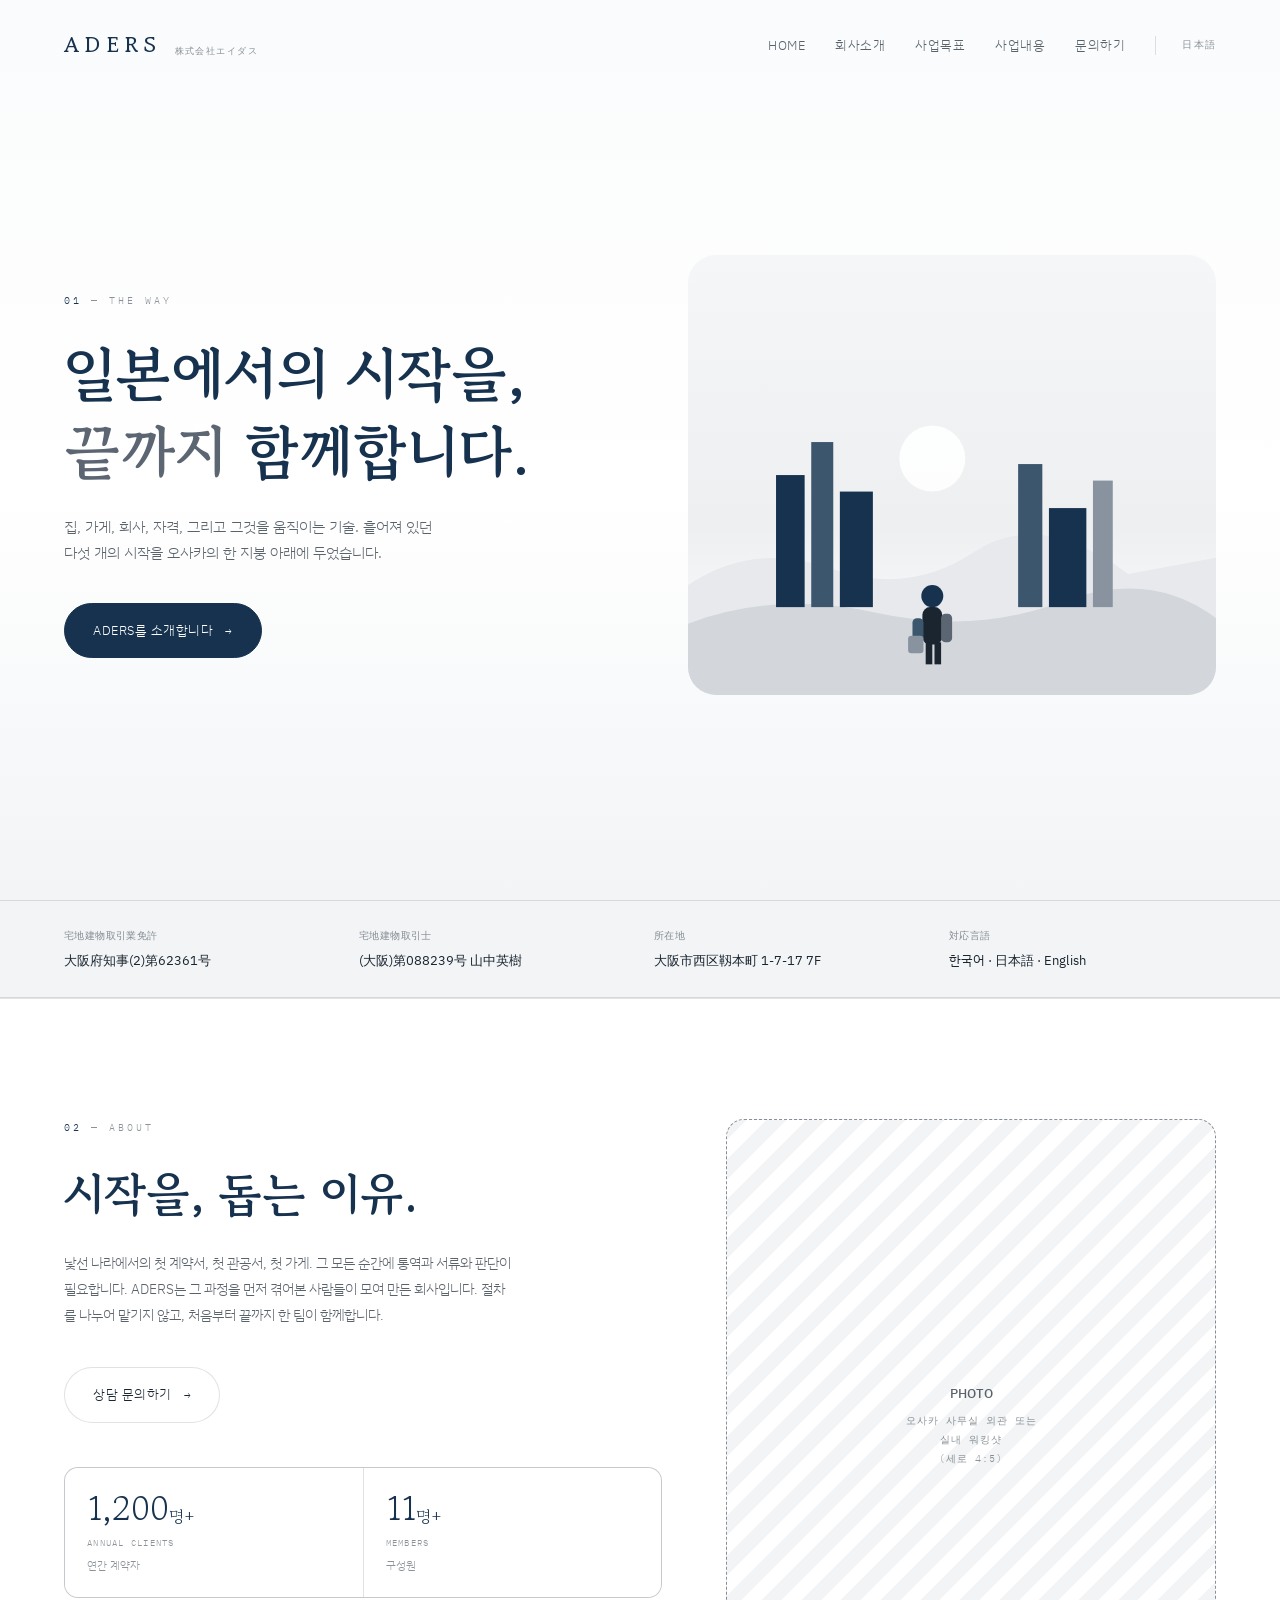
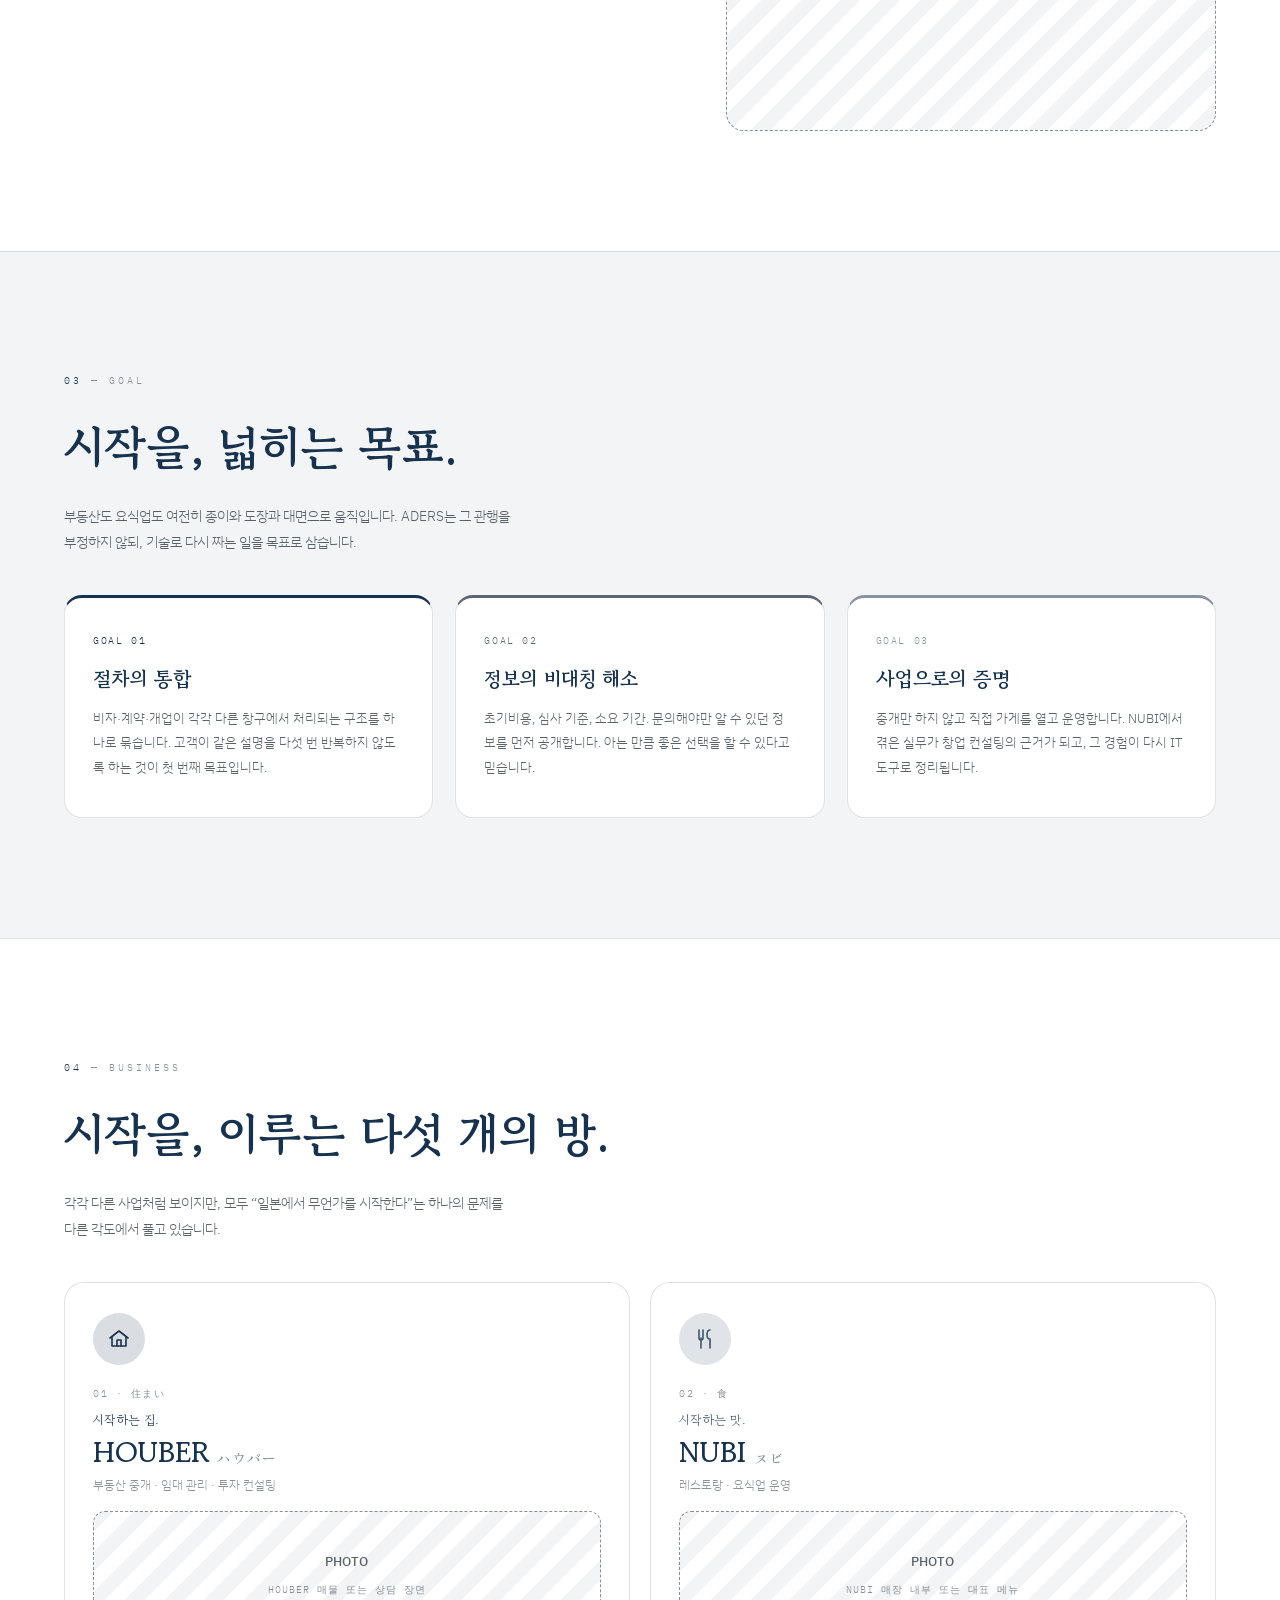
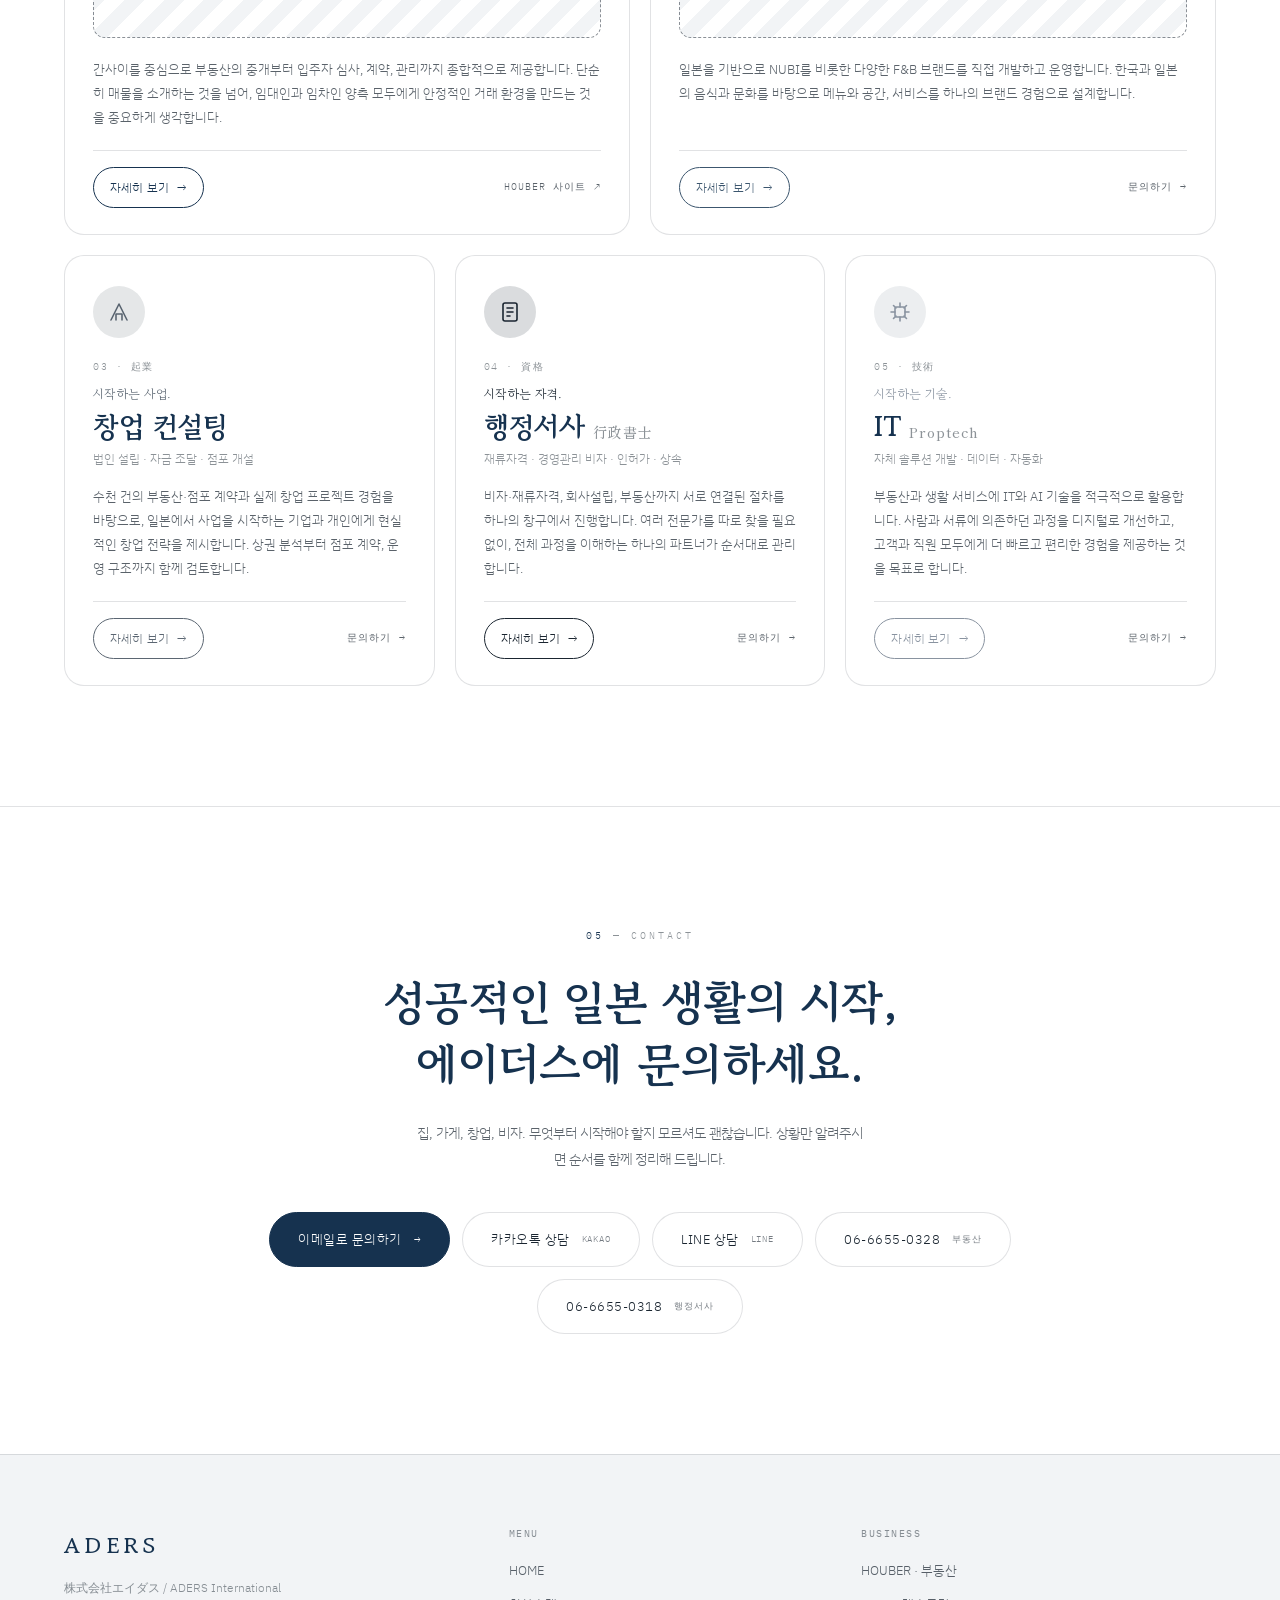
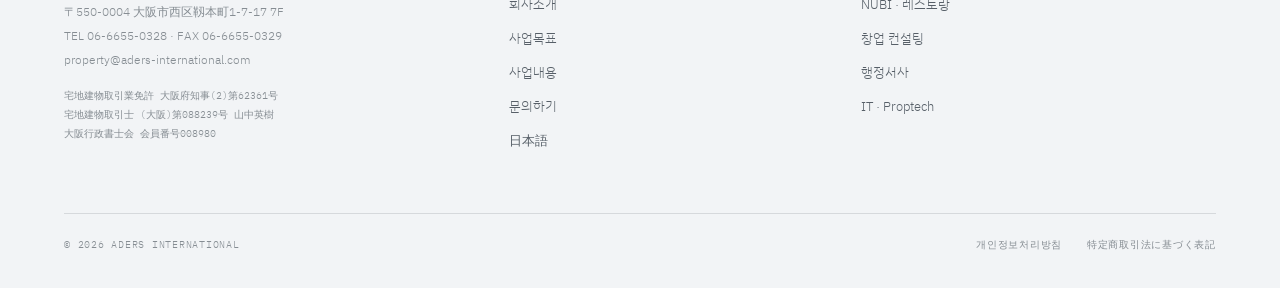
==== commit a9aa0c90: "사업 상세를 별도 페이지 이동 대신 팝업(모달)으로 변경 카드에는 2~3줄 요약만 두고, "자세히 보기"를 누르면 페이지 이동 없이 팝업으로 전문을 보여주도록 바꿨습니다.  · 카" ====
--- a/index.html
+++ b/index.html
@@ -379,15 +379,10 @@
             <p class="photo-slot__text"><b>PHOTO</b>HOUBER 매물 또는 상담 장면</p>
           </div>
 
-          <p class="biz-card__text">간사이를 중심으로 중개부터 입주자 심사, 계약, 관리까지 담당합니다.</p>
-
-          <!-- 핵심 포인트 — 자세한 설명은 business/houber.html 에 있습니다 -->
-          <ul class="biz-card__points">
-            <li>부동산 중개 — 조건·생활환경·예산에 맞춘 매물 제안</li>
-            <li>임대관리 — 계약 이후의 문의와 문제까지 대응</li>
-            <li>입주자 심사 — 보증회사 연계로 임대인 리스크 관리</li>
-            <li>외국인 임대차 지원 — 신청부터 계약까지 동행</li>
-          </ul>
+          <!-- [수정] 카드에 보이는 2~3줄 요약입니다.
+               전문(全文)은 business/houber.html 에 있고,
+               "자세히 보기"를 누르면 팝업으로 그 내용이 나옵니다. -->
+          <p class="biz-card__text">간사이를 중심으로 부동산의 중개부터 입주자 심사, 계약, 관리까지 종합적으로 제공합니다. 단순히 매물을 소개하는 것을 넘어, 임대인과 임차인 양측 모두에게 안정적인 거래 환경을 만드는 것을 중요하게 생각합니다.</p>
 
           <div class="biz-card__footer">
             <a class="biz-card__more" href="business/houber.html">자세히 보기 <span aria-hidden="true">&rarr;</span></a>
@@ -418,14 +413,10 @@
             <p class="photo-slot__text"><b>PHOTO</b>NUBI 매장 내부 또는 대표 메뉴</p>
           </div>
 
-          <p class="biz-card__text">직접 기획하고, 직접 운영하는 외식 브랜드입니다.</p>
-
-          <!-- 핵심 포인트 — 자세한 설명은 business/nubi.html 에 있습니다 -->
-          <ul class="biz-card__points">
-            <li>NUBI — 한국의 맛과 문화를 전하는 중심 브랜드</li>
-            <li>브랜드 기획·개발부터 매장 운영까지 직접</li>
-            <li>메뉴·공간·서비스를 하나의 브랜드 경험으로 설계</li>
-          </ul>
+          <!-- [수정] 카드에 보이는 2~3줄 요약입니다.
+               전문(全文)은 business/nubi.html 에 있고,
+               "자세히 보기"를 누르면 팝업으로 그 내용이 나옵니다. -->
+          <p class="biz-card__text">일본을 기반으로 NUBI를 비롯한 다양한 F&amp;B 브랜드를 직접 개발하고 운영합니다. 한국과 일본의 음식과 문화를 바탕으로 메뉴와 공간, 서비스를 하나의 브랜드 경험으로 설계합니다.</p>
 
           <div class="biz-card__footer">
             <a class="biz-card__more" href="business/nubi.html">자세히 보기 <span aria-hidden="true">&rarr;</span></a>
@@ -446,15 +437,10 @@
           <h3 class="biz-card__title">창업 컨설팅</h3>
           <span class="biz-card__category">법인 설립 · 자금 조달 · 점포 개설</span>
 
-          <p class="biz-card__text">수천 건의 점포 계약과 실제 창업 경험을 바탕으로 합니다.</p>
-
-          <!-- 핵심 포인트 — 자세한 설명은 business/startup.html 에 있습니다 -->
-          <ul class="biz-card__points">
-            <li>상권·점포 분석 — 그 사업에 맞는 자리를 찾습니다</li>
-            <li>점포 계약 — 초기비용과 운영 리스크까지 검토</li>
-            <li>실제 창업 참여 — Seoul90 · KISIN BAR · 오늘날 카페</li>
-            <li>외국인의 일본 창업 지원</li>
-          </ul>
+          <!-- [수정] 카드에 보이는 2~3줄 요약입니다.
+               전문(全文)은 business/startup.html 에 있고,
+               "자세히 보기"를 누르면 팝업으로 그 내용이 나옵니다. -->
+          <p class="biz-card__text">수천 건의 부동산·점포 계약과 실제 창업 프로젝트 경험을 바탕으로, 일본에서 사업을 시작하는 기업과 개인에게 현실적인 창업 전략을 제시합니다. 상권 분석부터 점포 계약, 운영 구조까지 함께 검토합니다.</p>
 
           <div class="biz-card__footer">
             <a class="biz-card__more" href="business/startup.html">자세히 보기 <span aria-hidden="true">&rarr;</span></a>
@@ -476,14 +462,10 @@
           <h3 class="biz-card__title">행정서사<span class="biz-card__title-jp" lang="ja">行政書士</span></h3>
           <span class="biz-card__category">재류자격 · 경영관리 비자 · 인허가 · 상속</span>
 
-          <p class="biz-card__text">비자·회사설립·부동산을 하나의 창구에서 진행합니다.</p>
-
-          <!-- 핵심 포인트 — 자세한 설명은 business/legal.html 에 있습니다 -->
-          <ul class="biz-card__points">
-            <li>재류자격·비자 · 회사설립 · 인허가</li>
-            <li>부동산·사업공간까지 한 흐름으로 연결</li>
-            <li>One Client, One Process</li>
-          </ul>
+          <!-- [수정] 카드에 보이는 2~3줄 요약입니다.
+               전문(全文)은 business/legal.html 에 있고,
+               "자세히 보기"를 누르면 팝업으로 그 내용이 나옵니다. -->
+          <p class="biz-card__text">비자·재류자격, 회사설립, 부동산까지 서로 연결된 절차를 하나의 창구에서 진행합니다. 여러 전문가를 따로 찾을 필요 없이, 전체 과정을 이해하는 하나의 파트너가 순서대로 관리합니다.</p>
 
           <div class="biz-card__footer">
             <a class="biz-card__more" href="business/legal.html">자세히 보기 <span aria-hidden="true">&rarr;</span></a>
@@ -505,14 +487,10 @@
           <h3 class="biz-card__title">IT<span class="biz-card__title-jp">Proptech</span></h3>
           <span class="biz-card__category">자체 솔루션 개발 · 데이터 · 자동화</span>
 
-          <p class="biz-card__text">부동산과 생활을 더 편리하게 만드는 기술을 직접 만듭니다.</p>
-
-          <!-- 핵심 포인트 — 자세한 설명은 business/it.html 에 있습니다 -->
-          <ul class="biz-card__points">
-            <li>Real Estate × IT — 부동산 거래의 디지털화</li>
-            <li>Digital Service — 일본 생활 정보와 서비스 연결</li>
-            <li>AI · 사내 시스템 — 반복 업무 자동화</li>
-          </ul>
+          <!-- [수정] 카드에 보이는 2~3줄 요약입니다.
+               전문(全文)은 business/it.html 에 있고,
+               "자세히 보기"를 누르면 팝업으로 그 내용이 나옵니다. -->
+          <p class="biz-card__text">부동산과 생활 서비스에 IT와 AI 기술을 적극적으로 활용합니다. 사람과 서류에 의존하던 과정을 디지털로 개선하고, 고객과 직원 모두에게 더 빠르고 편리한 경험을 제공하는 것을 목표로 합니다.</p>
 
           <div class="biz-card__footer">
             <a class="biz-card__more" href="business/it.html">자세히 보기 <span aria-hidden="true">&rarr;</span></a>
@@ -564,6 +542,43 @@
   </section>
 
 </main>
+
+
+<!-- ==========================================================================
+     사업 상세 팝업 (모달)
+     --------------------------------------------------------------------------
+     카드의 "자세히 보기"를 누르면 열립니다.
+     내용은 비어 있다가, 눌린 순간 business/<이름>.html 의 본문을
+     그대로 읽어와 아래 modal__body 안에 넣습니다. (assets/js/main.js 4번 항목)
+
+     → 글을 고칠 때는 이 파일이 아니라 business/<이름>.html 만 고치면 됩니다.
+       (팝업과 상세 페이지가 같은 원고를 함께 씁니다)
+     ========================================================================== -->
+<div class="modal" id="biz-modal" hidden>
+
+  <!-- 어두운 배경 — 누르면 닫힙니다 -->
+  <div class="modal__backdrop" data-modal-close></div>
+
+  <div class="modal__panel" role="dialog" aria-modal="true" aria-labelledby="biz-detail-title">
+
+    <button class="modal__close" type="button" data-modal-close aria-label="닫기">
+      <span aria-hidden="true">&times;</span>
+    </button>
+
+    <!-- 여기에 상세 내용이 채워집니다 -->
+    <div class="modal__body" id="biz-modal-body">
+      <p class="modal__loading">내용을 불러오는 중입니다…</p>
+    </div>
+
+    <div class="modal__footer">
+      <a class="btn btn--primary" href="#contact" data-modal-close>이 사업 문의하기 <span class="btn__arrow">&rarr;</span></a>
+      <!-- 팝업을 못 쓰는 환경을 위해 원래 페이지 주소도 남겨둡니다 (JS가 주소를 채웁니다) -->
+      <a class="modal__link" href="#" id="biz-modal-full">전체 페이지로 보기 <span aria-hidden="true">&#8599;</span></a>
+    </div>
+
+  </div>
+</div>
+
 
 
 <!-- ==========================================================================
--- a/assets/css/style.css
+++ b/assets/css/style.css
@@ -25,6 +25,7 @@
    17. 반응형 (태블릿·모바일)
    18. 인쇄 / 모션 최소화 설정
    19. 사업 상세 페이지 (business/*.html)
+   20. 사업 상세 팝업 (.modal)
    ========================================================================== */
 
 
@@ -887,7 +888,9 @@
   gap: 12px;
 }
 
-/* 카드 안 핵심 포인트 목록 — 자세한 설명은 상세 페이지에서 보여줍니다.
+/* 카드 안 핵심 포인트 목록 (선택 사항)
+   현재 카드는 2~3줄 요약 문단만 쓰고 있어 사용하지 않지만,
+   항목을 점 목록으로 나열하고 싶을 때 <ul class="biz-card__points"> 로 쓸 수 있습니다.
    항목은 3~4개가 적당합니다. 더 늘리면 카드 높이가 들쭉날쭉해집니다. */
 .biz-card__points {
   margin: 0 0 20px;
@@ -1567,3 +1570,174 @@
   .detail-approach .detail-close { color: #000 !important; }
   .detail-nav { display: none; }
 }
+
+
+/* ==========================================================================
+   20. 사업 상세 팝업 (.modal)
+   --------------------------------------------------------------------------
+   카드의 "자세히 보기"를 누르면 열리는 팝업입니다.
+   팝업 안에 들어가는 내용은 19번(상세 페이지)과 완전히 같은 HTML이므로,
+   여기서는 "팝업 안에서만 달라지는 부분"만 덮어씁니다.
+     · 좌우 여백을 줄이고 (페이지용 여백은 팝업 안에서 너무 넓습니다)
+     · 첫 화면 여백(고정 헤더 자리)을 없앱니다
+   ========================================================================== */
+
+.modal {
+  position: fixed;
+  inset: 0;
+  z-index: 200;          /* 헤더(100)보다 위 */
+  display: flex;
+  align-items: center;
+  justify-content: center;
+  padding: 24px;
+}
+/* hidden 속성이 붙어 있으면 완전히 숨깁니다.
+   (display:flex 가 hidden 을 덮어쓰지 않도록 아래 한 줄이 반드시 필요합니다) */
+.modal[hidden] { display: none; }
+
+/* 뒤쪽을 덮는 어두운 배경 */
+.modal__backdrop {
+  position: absolute;
+  inset: 0;
+  background: rgba(12, 20, 28, 0.55);
+  backdrop-filter: blur(3px);
+  animation: modal-fade 0.3s var(--ease);
+}
+
+/* 실제 내용 상자 */
+.modal__panel {
+  position: relative;
+  display: flex;
+  flex-direction: column;
+  width: 100%;
+  max-width: 940px;
+  max-height: 90vh;         /* 화면보다 커지지 않게 하고, 넘치면 안에서 스크롤 */
+  overflow-y: auto;
+  border-radius: var(--radius-card);
+  background: var(--color-bg);
+  box-shadow: 0 30px 80px rgba(12, 20, 28, 0.35);
+  animation: modal-rise 0.4s var(--ease);
+}
+
+@keyframes modal-fade { from { opacity: 0; } to { opacity: 1; } }
+@keyframes modal-rise {
+  from { opacity: 0; transform: translateY(24px); }
+  to   { opacity: 1; transform: none; }
+}
+
+/* 오른쪽 위 닫기(×) 버튼 — 스크롤해도 항상 같은 자리에 떠 있습니다. */
+.modal__close {
+  position: sticky;
+  top: 14px;
+  align-self: flex-end;
+  z-index: 2;
+  flex: 0 0 auto;
+  margin: 14px 14px -46px 0;   /* 아래 여백을 음수로 줘서 내용 위에 겹쳐 올립니다 */
+  width: 38px;
+  height: 38px;
+  padding: 0;
+  border: 1px solid var(--color-border);
+  border-radius: 50%;
+  /* 스크롤한 내용이 버튼 뒤로 지나가므로 배경은 불투명해야 합니다. */
+  background: var(--color-bg);
+  box-shadow: 0 2px 12px rgba(26, 37, 48, 0.14);
+  color: var(--color-text);
+  font-size: 20px;
+  line-height: 1;
+  cursor: pointer;
+  transition: background 0.3s var(--ease), color 0.3s var(--ease);
+}
+.modal__close:hover {
+  background: var(--color-navy);
+  border-color: var(--color-navy);
+  color: #fff;
+}
+
+.modal__body { flex: 1 1 auto; }
+
+/* 내용을 불러오는 동안 잠깐 보이는 문구 */
+.modal__loading {
+  margin: 0;
+  padding: 90px 40px;
+  text-align: center;
+  font-size: 13px;
+  color: var(--color-text-mute);
+}
+
+/* --- 팝업 안에서만 달라지는 상세 페이지 스타일 --------------------------- */
+
+/* 첫 화면 여백(고정 헤더 자리)이 필요 없습니다. */
+.modal .detail-hero {
+  padding: 46px 44px 36px;
+  border-radius: var(--radius-card) var(--radius-card) 0 0;
+}
+.modal .detail-hero__title { font-size: clamp(26px, 3.2vw, 38px); }
+.modal .detail-hero__lead  { margin-bottom: 26px; }
+
+/* 좌우 여백을 페이지보다 좁게 */
+.modal .detail-section { padding: 52px 44px; }
+.modal .detail-item    { padding: 28px 30px; }
+
+/* 팝업은 폭이 이미 좁으므로 글줄 제한을 풀어 둡니다. */
+.modal .detail-body,
+.modal .detail-list,
+.modal .detail-block__title,
+.modal .detail-approach__title { max-width: none; }
+
+/* 마지막 요소의 아래 모서리를 상자에 맞춰 둥글게 */
+.modal .detail-section:last-child { border-radius: 0 0 var(--radius-card) var(--radius-card); }
+
+/* --- 팝업 아래 고정 영역 (문의하기 / 전체 페이지로 보기) ------------------ */
+.modal__footer {
+  position: sticky;
+  bottom: 0;
+  z-index: 2;
+  display: flex;
+  flex-wrap: wrap;
+  align-items: center;
+  justify-content: space-between;
+  gap: 14px;
+  padding: 18px 44px;
+  border-top: 1px solid var(--color-border);
+  background: rgba(255, 255, 255, 0.94);
+  backdrop-filter: blur(6px);
+}
+.modal__link {
+  display: inline-flex;
+  align-items: center;
+  gap: 7px;
+  font-family: var(--font-mono);
+  font-size: 10px;
+  letter-spacing: 0.1em;
+  color: var(--color-text-mute);
+  transition: color 0.3s var(--ease), gap 0.3s var(--ease);
+}
+.modal__link:hover { color: var(--color-navy); gap: 11px; }
+
+/* 팝업이 열려 있는 동안에는 뒤쪽 헤더를 숨깁니다. (로고가 겹쳐 보이지 않도록) */
+body.is-modal-open .site-header { opacity: 0; pointer-events: none; }
+
+/* --- 팝업 반응형 --------------------------------------------------------- */
+@media (max-width: 760px) {
+  .modal { padding: 0; }                 /* 모바일에서는 화면을 가득 채웁니다 */
+  .modal__panel {
+    max-width: none;
+    max-height: 100vh;
+    height: 100%;
+    border-radius: 0;
+  }
+  .modal .detail-hero {
+    padding: 30px 22px 26px;
+    border-radius: 0;
+  }
+  .modal .detail-section          { padding: 40px 22px; }
+  .modal .detail-section:last-child { border-radius: 0; }
+  .modal .detail-item             { padding: 24px 20px; }
+  .modal__footer                  { padding: 14px 22px; }
+  .modal__close                   { margin-right: 12px; }
+}
+
+/* 인쇄할 때는 팝업을 숨깁니다. */
+@media print {
+  .modal { display: none !important; }
+}
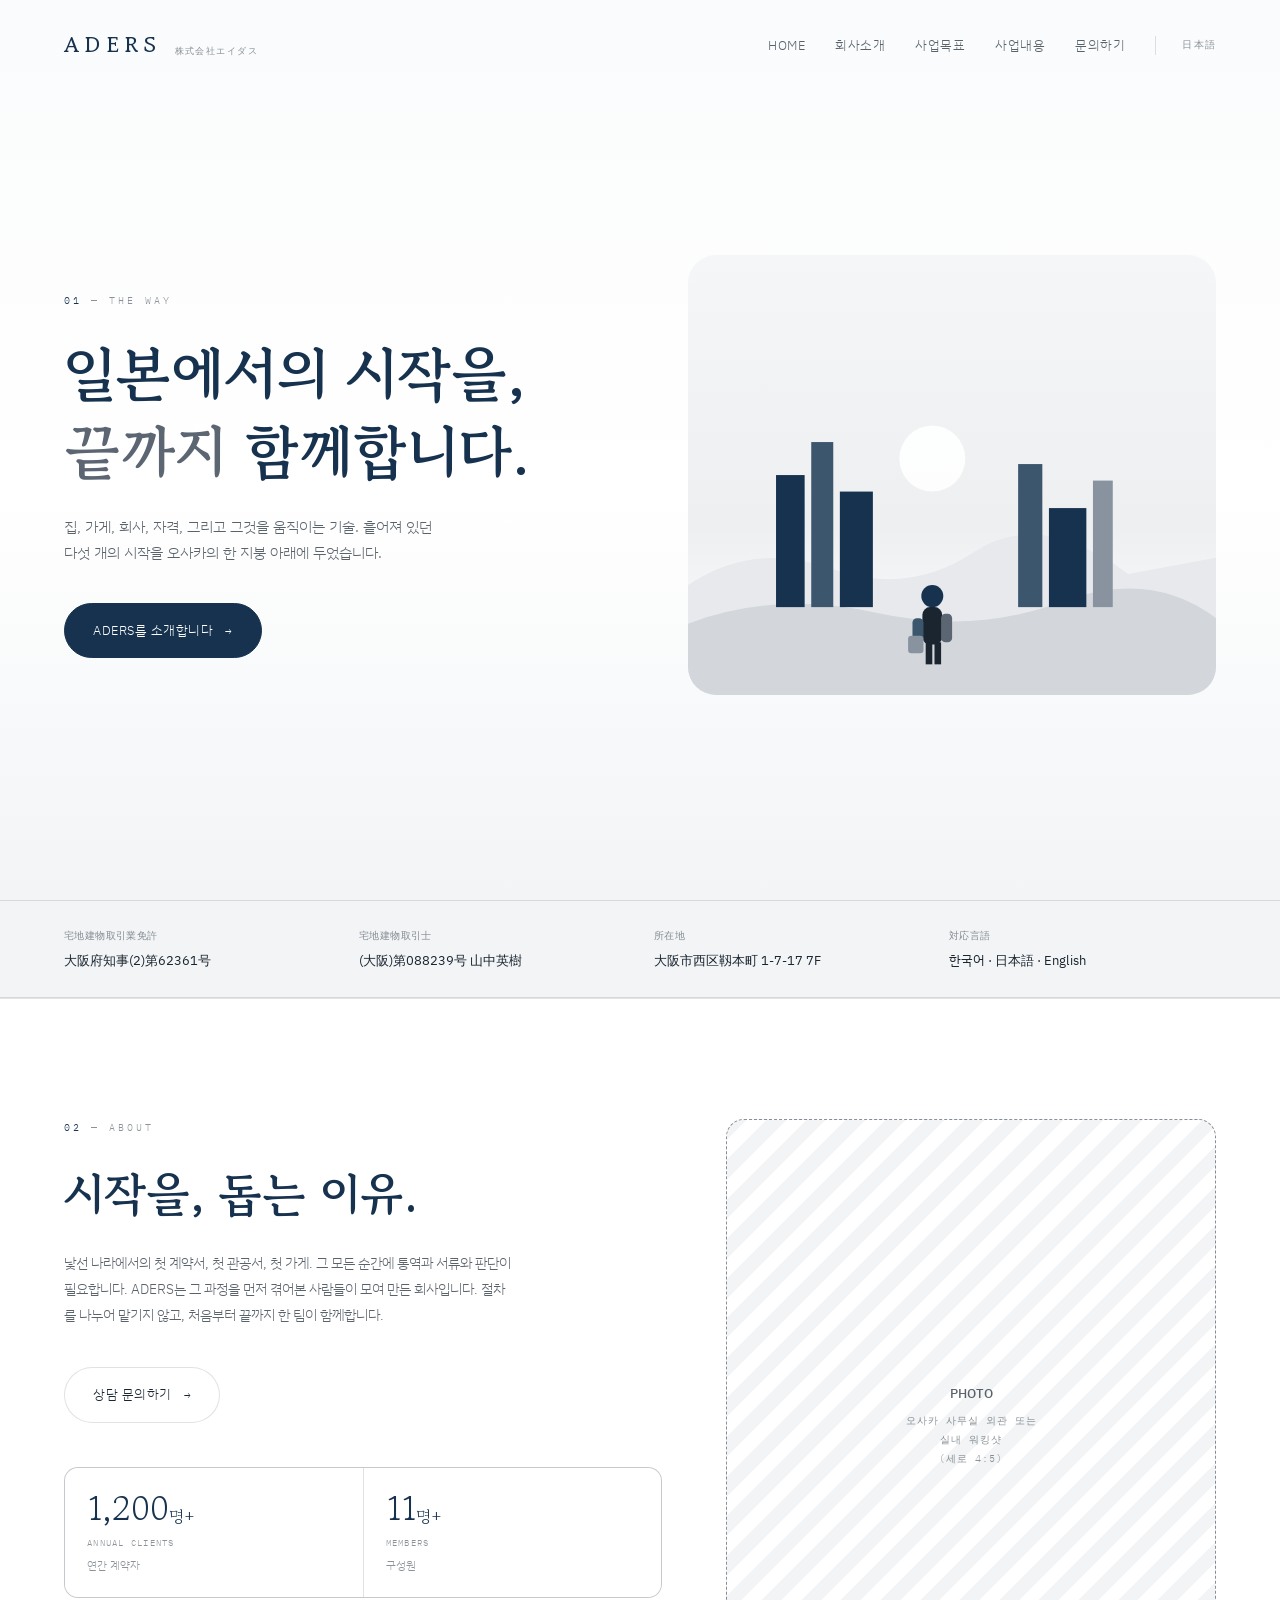
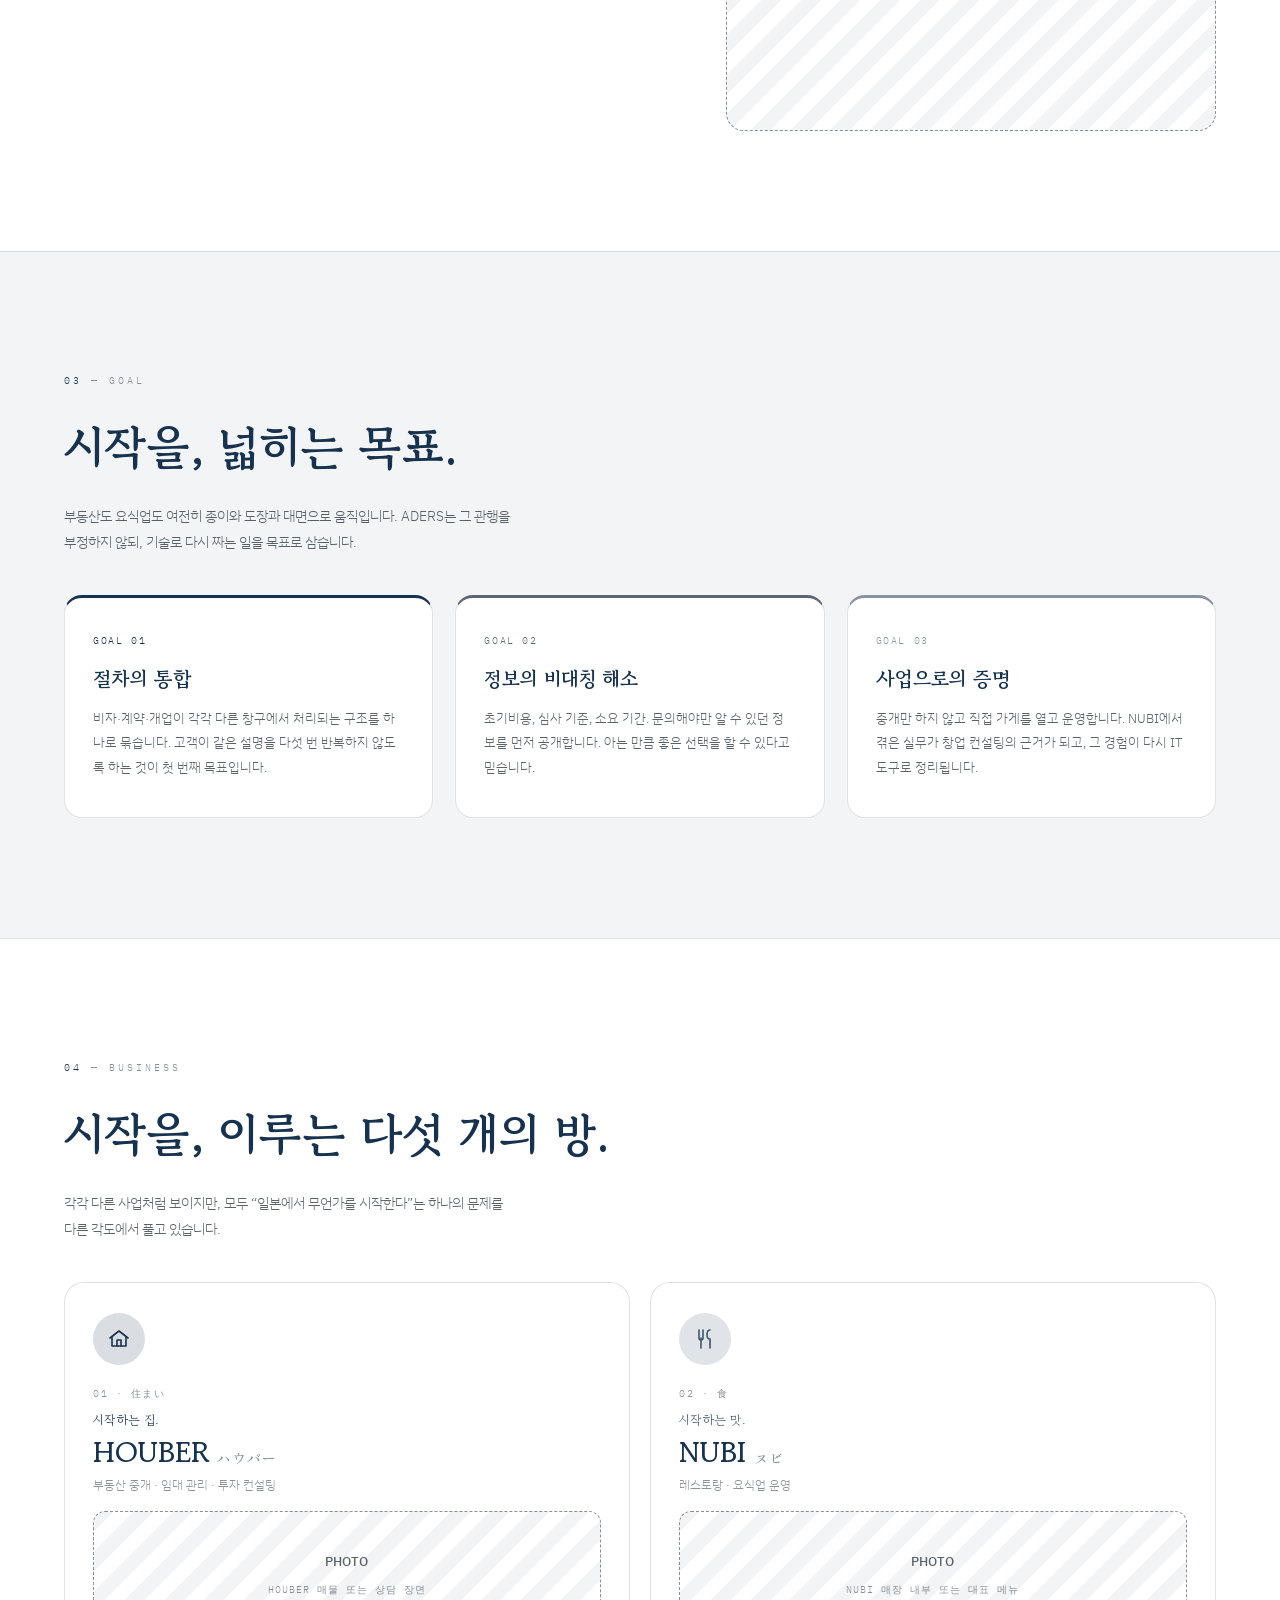
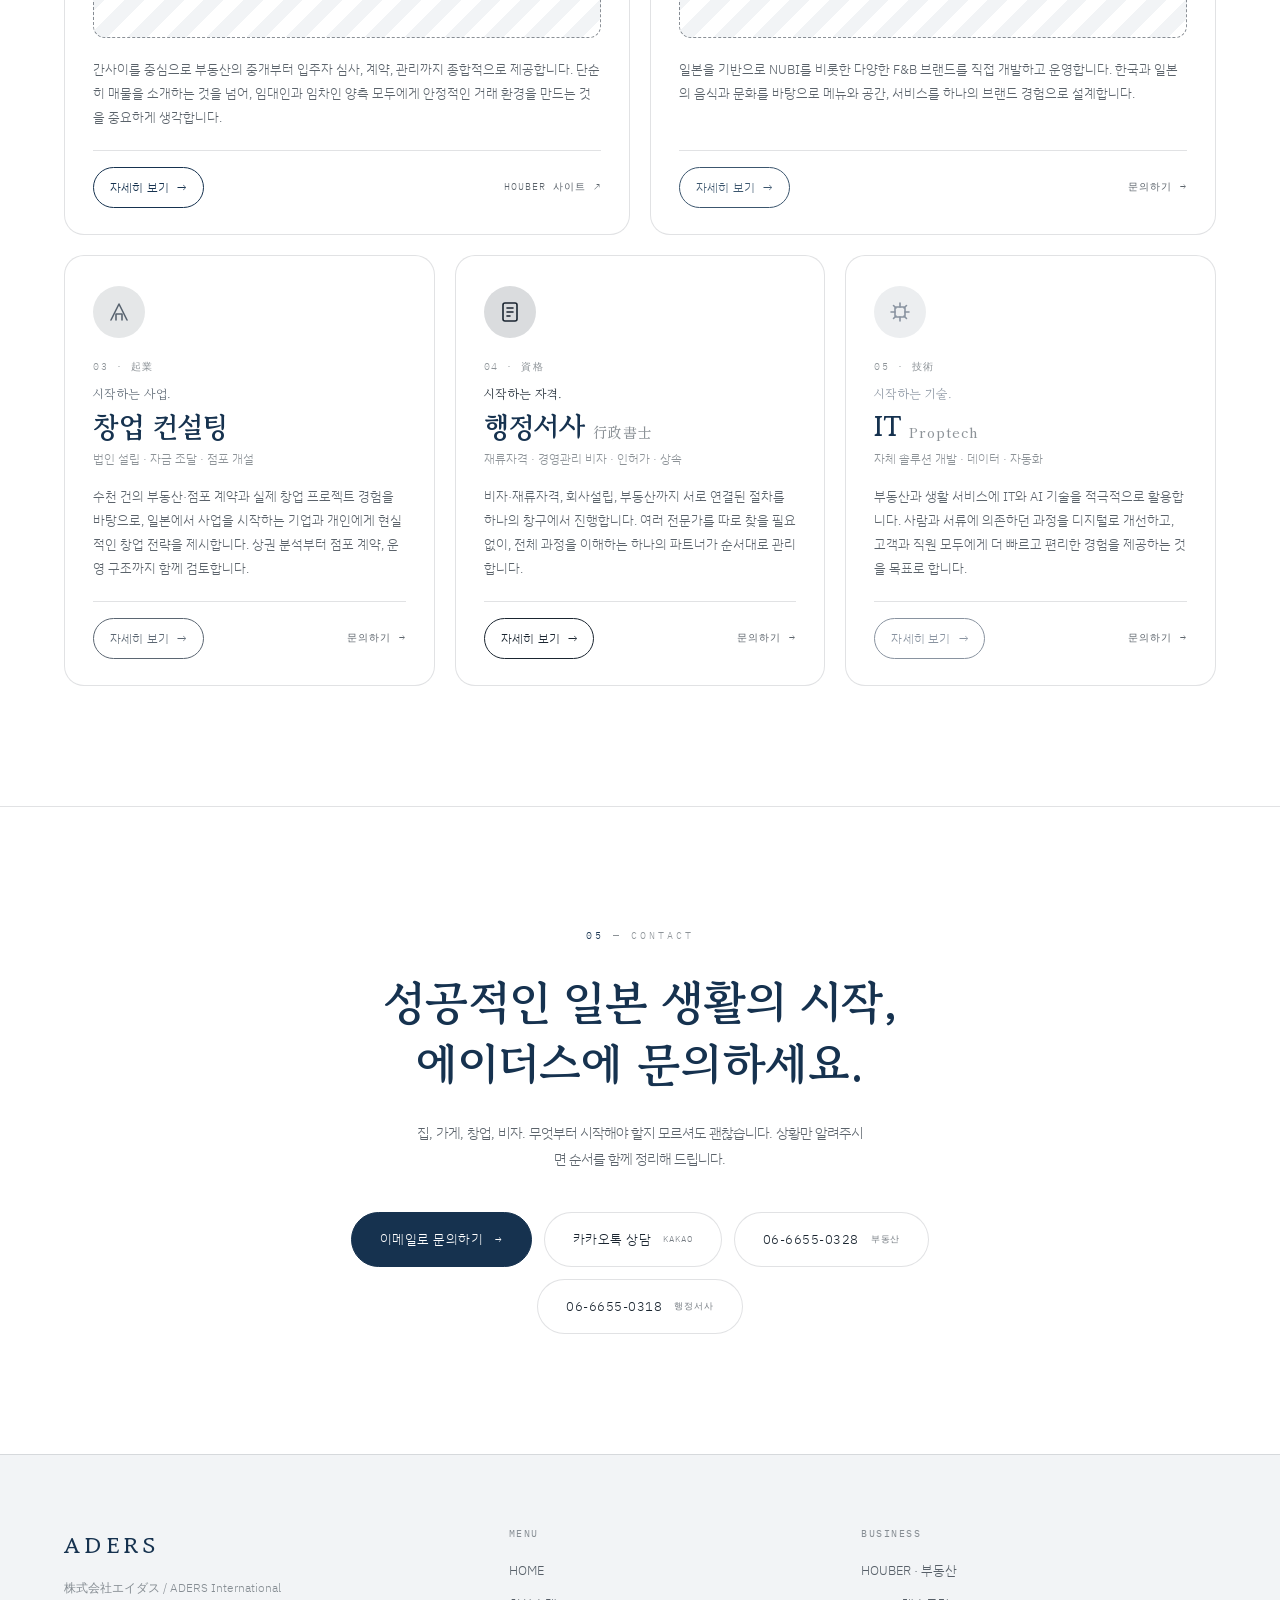
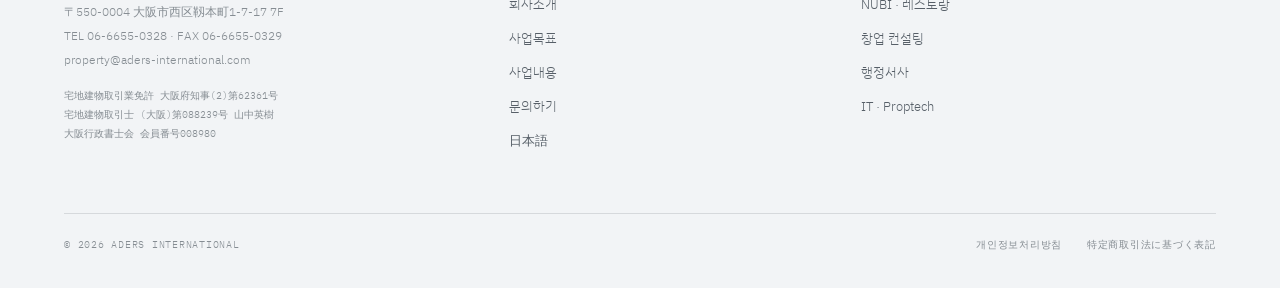
==== commit 9f5c3af6: "카카오톡 채널 연결, LINE 상담 버튼 제거 · 문의하기 섹션의 "카카오톡 상담"을 카카오톡 채널로 연결   (https://pf.kakao.com/_qTEPj · 새 창, re" ====
--- a/index.html
+++ b/index.html
@@ -505,10 +505,9 @@
 
   <!-- ========================================================================
        06. 문의하기
-       [수정] 카카오톡·LINE 상담 링크는 아직 비어 있습니다(href="#").
-              실제 채널 주소를 넣어주세요.
-              예) 카카오톡 오픈채팅: https://open.kakao.com/o/...
-                  LINE 공식계정  : https://line.me/R/ti/p/...
+       [수정] 카카오톡 채널: https://pf.kakao.com/_qTEPj
+              채널이 바뀌면 아래 "카카오톡 상담" 버튼의 href 만 고치면 됩니다.
+              (일본어 페이지 ja/index.html 도 같은 주소를 씁니다)
        ======================================================================== -->
   <section class="section" id="contact">
     <div class="section__inner">
@@ -530,8 +529,11 @@
           이메일로 문의하기 <span class="btn__arrow">&rarr;</span>
         </a>
 
-        <a class="btn" href="#">카카오톡 상담 <span class="btn__tag">KAKAO</span></a>
-        <a class="btn" href="#">LINE 상담 <span class="btn__tag">LINE</span></a>
+        <!-- 외부 링크이므로 새 창으로 열고, 보안상 rel="noopener" 를 붙입니다. -->
+        <a class="btn" href="https://pf.kakao.com/_qTEPj" target="_blank" rel="noopener">
+          카카오톡 상담 <span class="btn__tag">KAKAO</span>
+          <span class="visually-hidden">(새 창에서 열림)</span>
+        </a>
 
         <!-- tel: 링크는 모바일에서 누르면 바로 전화가 걸립니다 -->
         <a class="btn" href="tel:+81666550328">06-6655-0328 <span class="btn__tag">부동산</span></a>
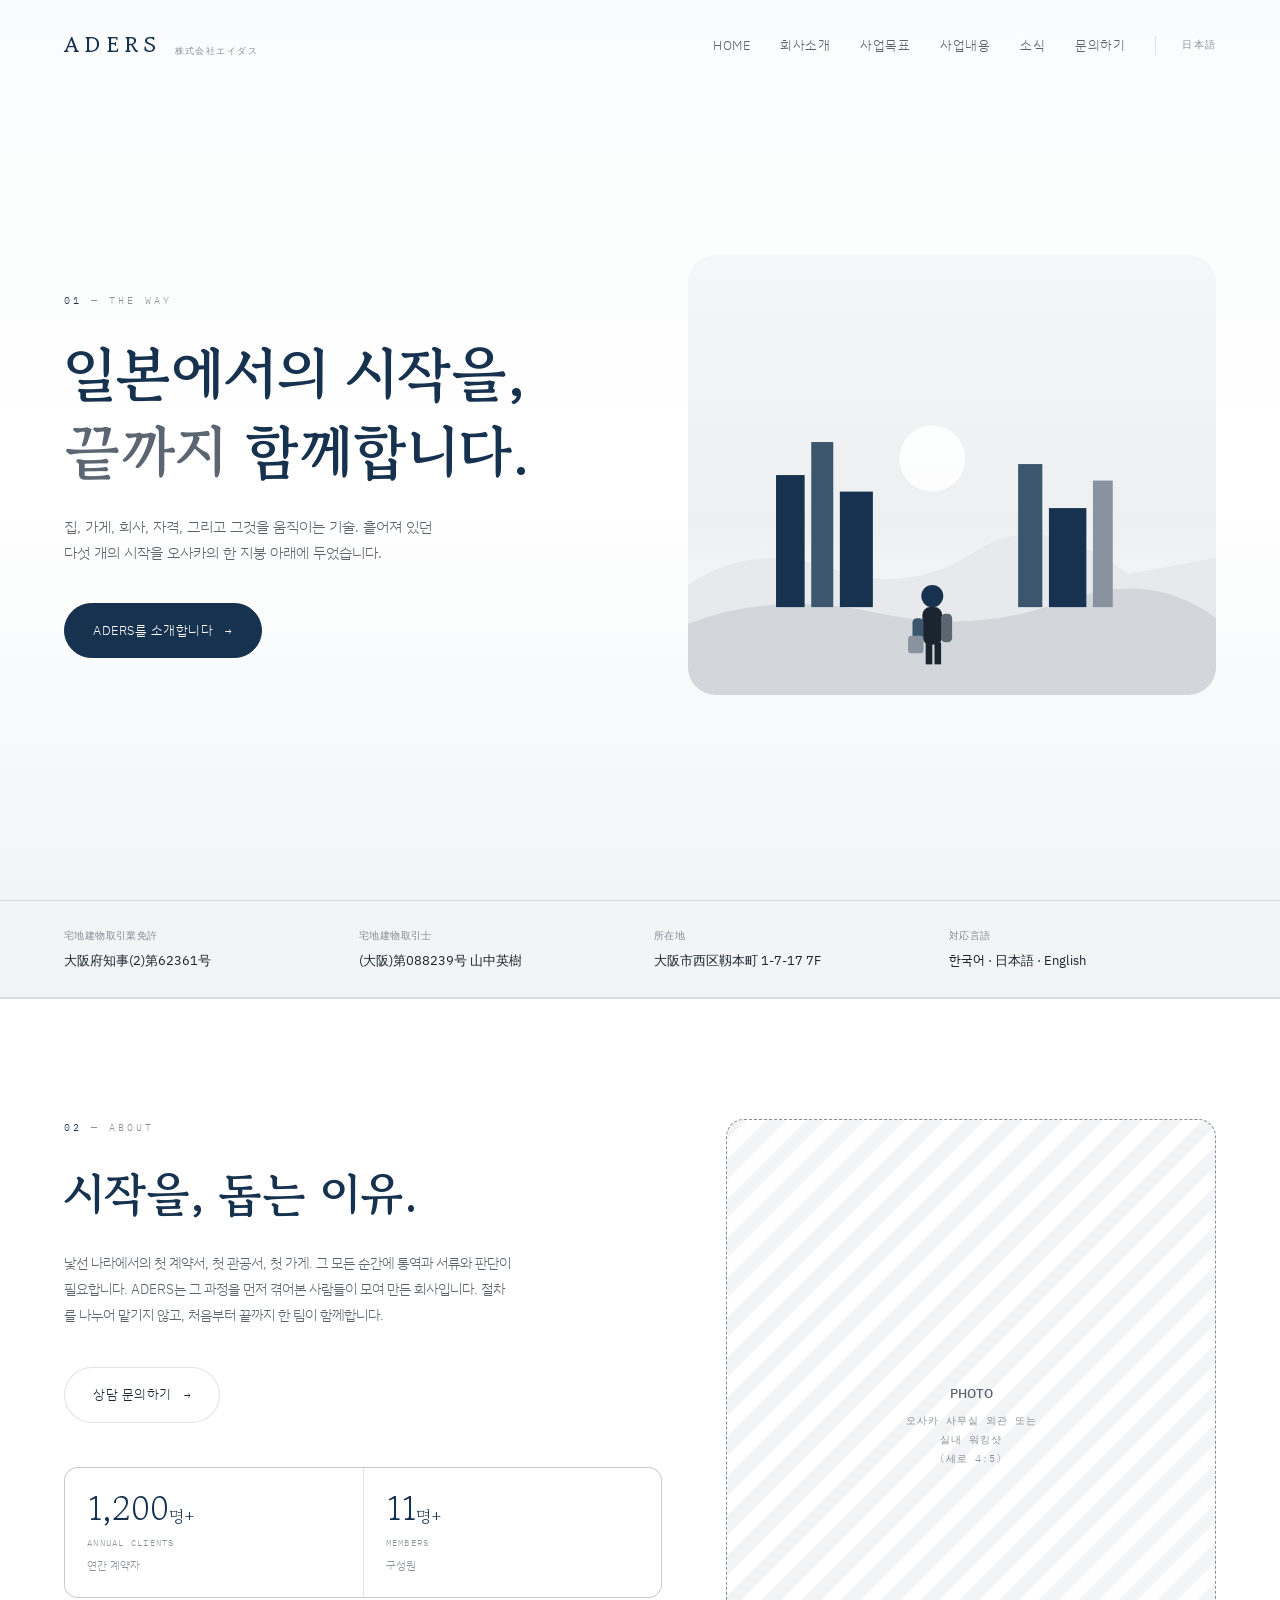
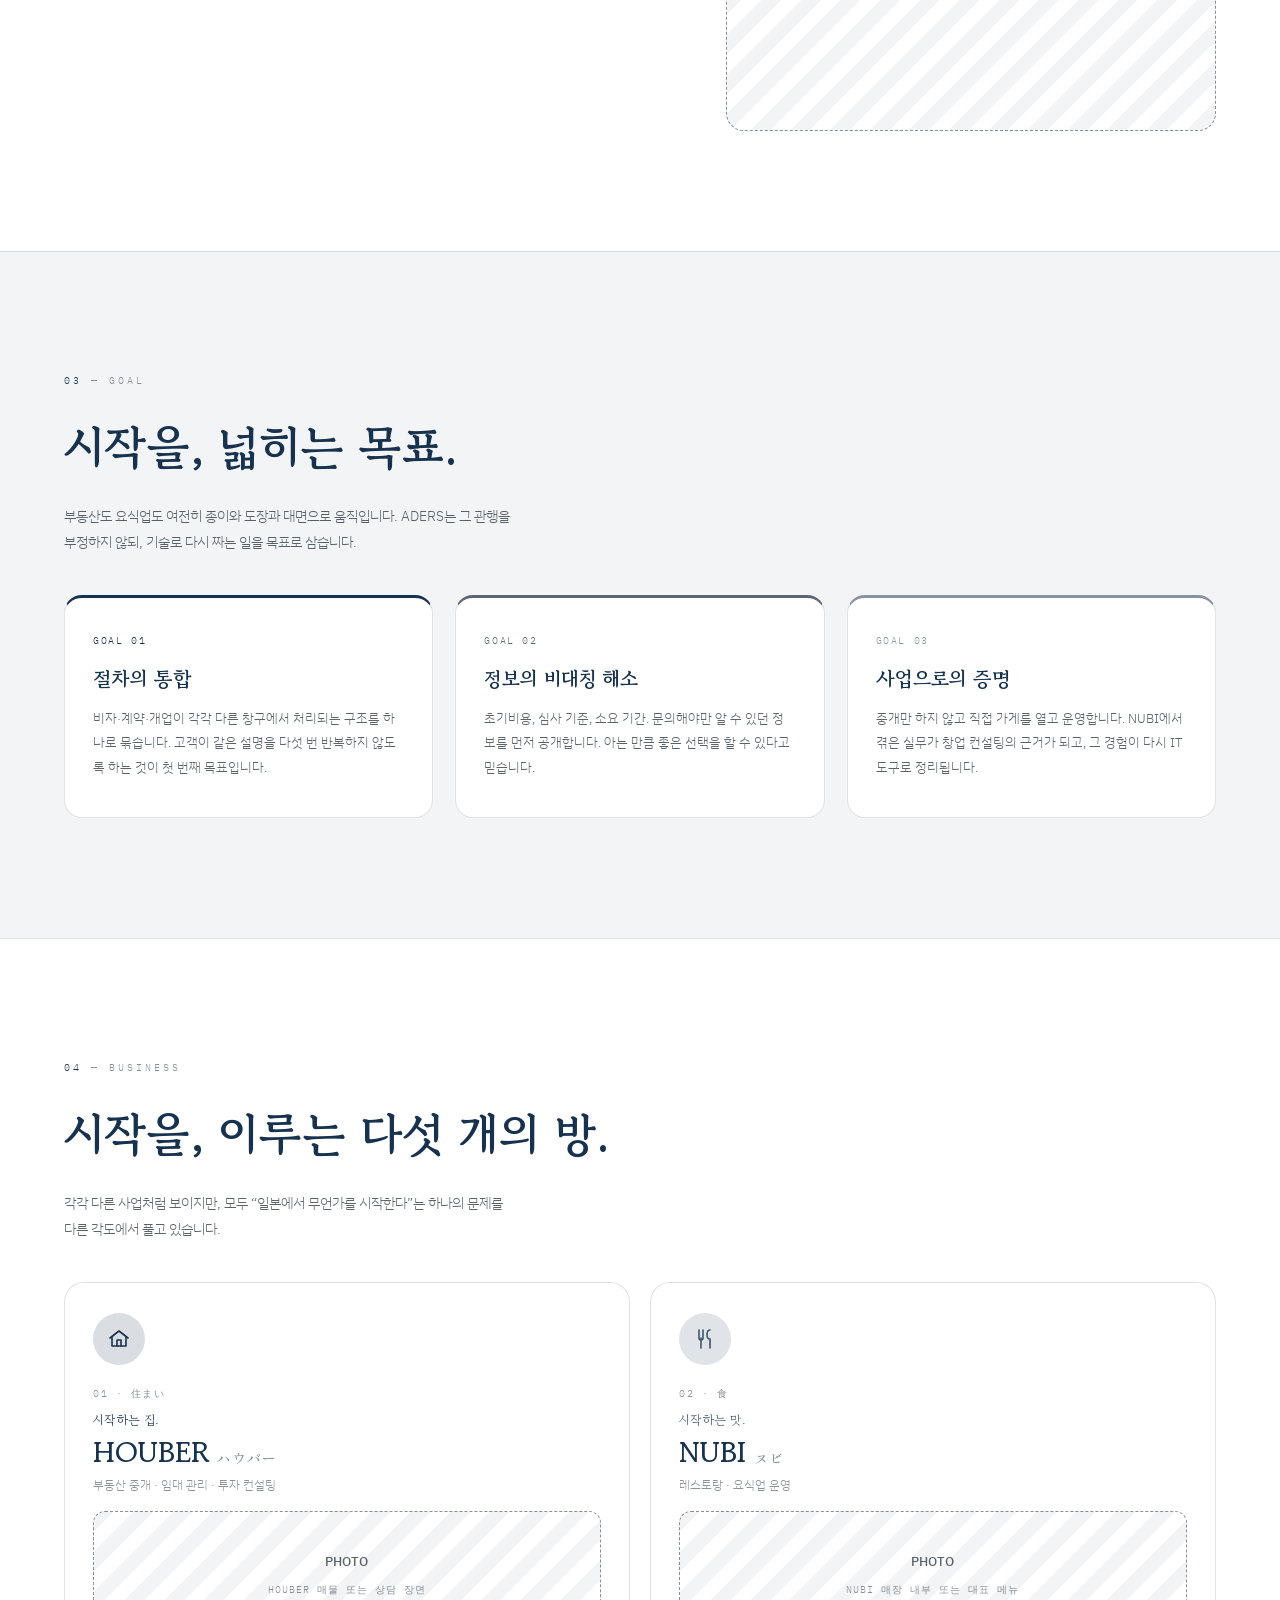
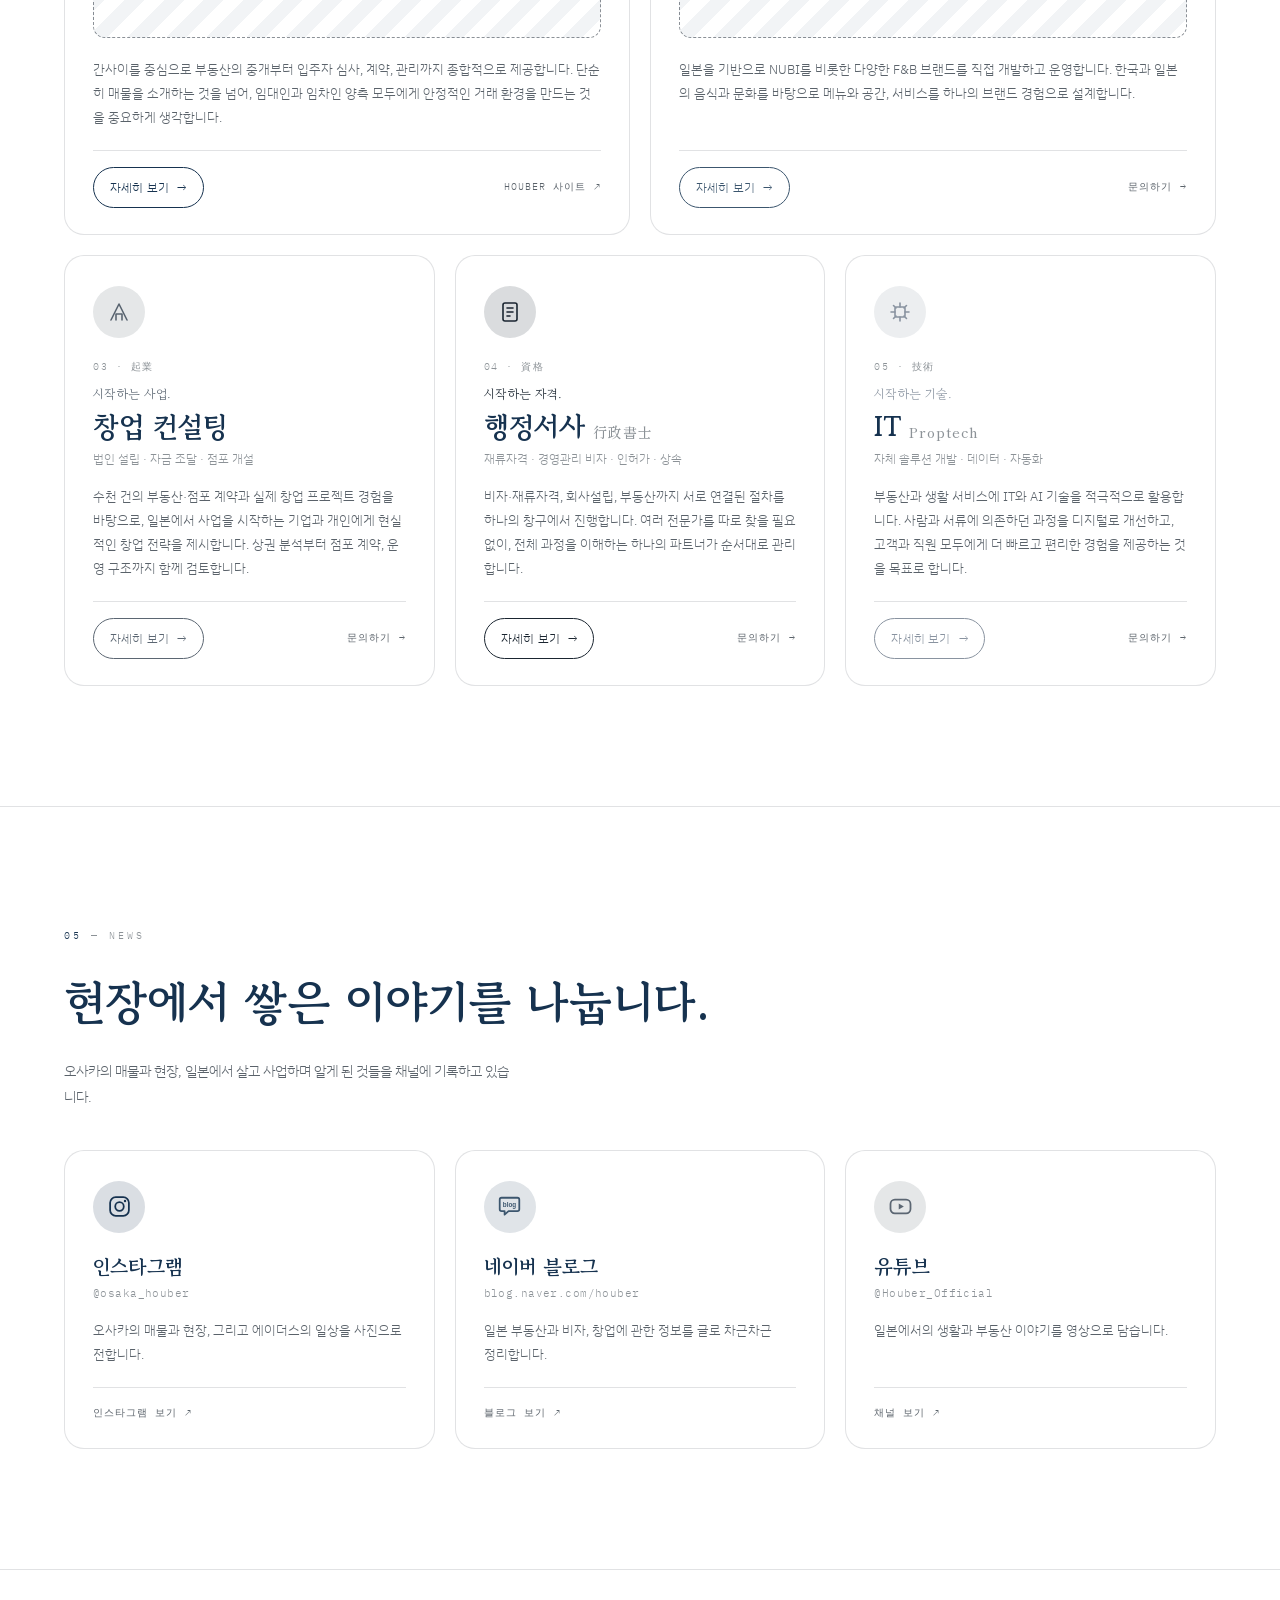
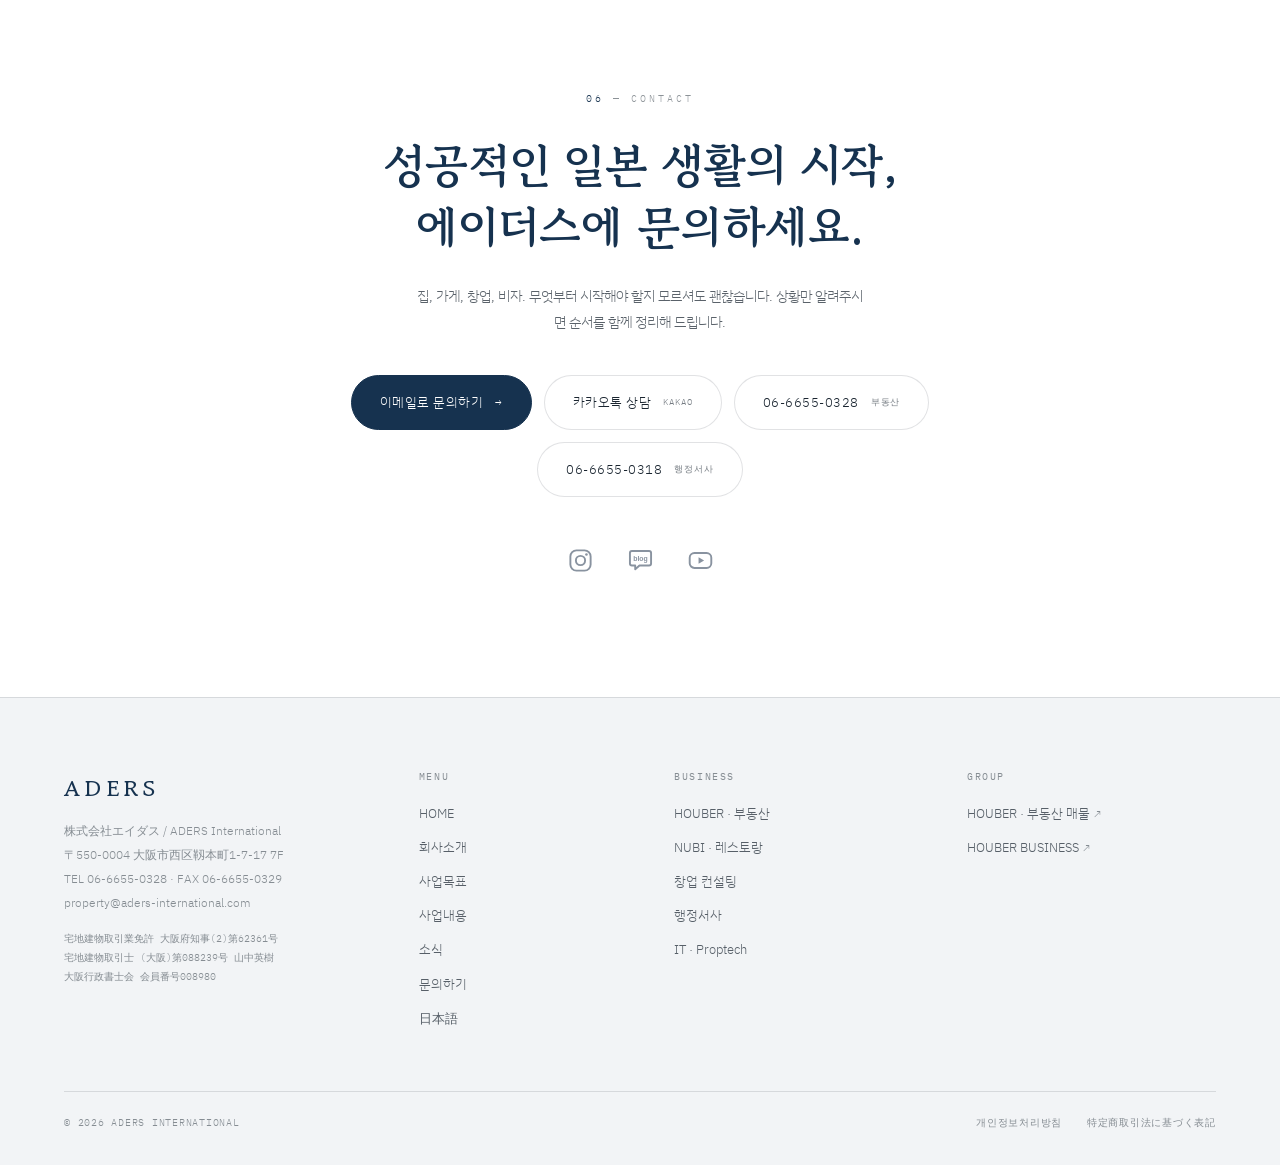
==== commit 35f7a7c7: "소식 섹션 신설, SNS 채널 연결, HOUBER 관계사 연결 1) 소식 섹션 (#news) — 사업내용과 문의 사이    인스타그램·네이버 블로그·유튜브를 채널 카드 3장으로 안" ====
--- a/index.html
+++ b/index.html
@@ -28,12 +28,12 @@
 <title>ADERS INTERNATIONAL｜일본에서의 시작을, 끝까지 함께합니다</title>
 <meta name="description" content="오사카에서 부동산·요식업·창업 컨설팅·행정서사·IT를 한 팀으로 운영합니다. 집, 가게, 회사, 비자까지 일본에서의 시작을 처음부터 끝까지 함께합니다.">
 
-<link rel="canonical" href="https://www.aders-international.com/">
+<link rel="canonical" href="https://houber-site.w8st5tywbc.workers.dev/">
 
 <!-- 언어별 페이지 연결 (검색엔진이 두 언어 버전을 같은 페이지로 인식하게 합니다) -->
-<link rel="alternate" hreflang="ko" href="https://www.aders-international.com/">
-<link rel="alternate" hreflang="ja" href="https://www.aders-international.com/ja/">
-<link rel="alternate" hreflang="x-default" href="https://www.aders-international.com/">
+<link rel="alternate" hreflang="ko" href="https://houber-site.w8st5tywbc.workers.dev/">
+<link rel="alternate" hreflang="ja" href="https://houber-site.w8st5tywbc.workers.dev/ja/">
+<link rel="alternate" hreflang="x-default" href="https://houber-site.w8st5tywbc.workers.dev/">
 
 <!-- 카카오톡·라인 등에 링크를 붙여넣었을 때 보이는 미리보기 정보 -->
 <meta property="og:type" content="website">
@@ -42,9 +42,9 @@
 <meta property="og:site_name" content="ADERS INTERNATIONAL">
 <meta property="og:title" content="ADERS INTERNATIONAL｜일본에서의 시작을, 끝까지 함께합니다">
 <meta property="og:description" content="오사카에서 부동산·요식업·창업 컨설팅·행정서사·IT를 한 팀으로 운영합니다.">
-<meta property="og:url" content="https://www.aders-international.com/">
+<meta property="og:url" content="https://houber-site.w8st5tywbc.workers.dev/">
 <!-- [수정] 공유용 대표 이미지(권장 1200×630px)를 준비해 아래 주석을 풀어주세요.
-<meta property="og:image" content="https://www.aders-international.com/assets/images/og-image.jpg">
+<meta property="og:image" content="https://houber-site.w8st5tywbc.workers.dev/assets/images/og-image.jpg">
 -->
 <meta name="twitter:card" content="summary_large_image">
 
@@ -59,10 +59,10 @@
 <link href="https://fonts.googleapis.com/css2?family=Gowun+Batang:wght@400;700&family=Shippori+Mincho:wght@400;500;600&family=IBM+Plex+Sans+KR:wght@300;400;500;600&family=IBM+Plex+Mono:wght@400;500&display=swap" rel="stylesheet">
 
 <!-- 공통 스타일시트 -->
-<link rel="stylesheet" href="assets/css/style.css">
+<link rel="stylesheet" href="assets/css/style.css?v=20260828b">
 
 <!-- 공통 스크립트 (defer = HTML을 다 읽은 뒤 실행) -->
-<script src="assets/js/main.js" defer></script>
+<script src="assets/js/main.js?v=20260828b" defer></script>
 </head>
 
 <body>
@@ -103,6 +103,7 @@
       </div>
     </div>
 
+    <a class="site-nav__link" href="#news">소식</a>
     <a class="site-nav__link" href="#contact">문의하기</a>
 
     <!-- 언어 전환 — 일본어 페이지로 이동 -->
@@ -126,6 +127,7 @@
   <a class="mobile-menu__link" href="#about">회사소개</a>
   <a class="mobile-menu__link" href="#goal">사업목표</a>
   <a class="mobile-menu__link" href="#business">사업내용</a>
+  <a class="mobile-menu__link" href="#news">소식</a>
   <a class="mobile-menu__link" href="#contact">문의하기</a>
 
   <div class="mobile-menu__footer">
@@ -504,7 +506,75 @@
 
 
   <!-- ========================================================================
-       06. 문의하기
+       06. 소식 — 채널 안내
+       [수정] 채널 주소를 바꿀 때는 아래 세 개의 href 를 고치면 됩니다.
+              (문의 섹션 아래의 SNS 아이콘 줄과 푸터에도 같은 주소가 있습니다)
+
+       나중에 "최신 글·영상"을 카드로 보여주고 싶으시면,
+       유튜브 영상 주소와 블로그 글 주소를 알려주세요. 카드가 추가됩니다.
+       ======================================================================== -->
+  <section class="section" id="news">
+    <div class="section__inner">
+
+      <span class="eyebrow reveal"><span class="eyebrow__num">05</span> — NEWS</span>
+      <h2 class="section__title reveal reveal--1">현장에서 쌓은 이야기를 나눕니다.</h2>
+
+      <p class="section__lead reveal reveal--2">오사카의 매물과 현장, 일본에서 살고 사업하며 알게 된 것들을 채널에 기록하고 있습니다.</p>
+
+      <div class="channel-grid">
+        <a class="channel-card reveal" data-accent="navy" href="https://www.instagram.com/osaka_houber/" target="_blank" rel="noopener">
+          <div class="channel-card__icon">
+            <svg viewBox="0 0 24 24" fill="none" stroke="currentColor" stroke-width="1.7"
+             stroke-linecap="round" stroke-linejoin="round" aria-hidden="true">
+          <rect x="3" y="3" width="18" height="18" rx="5.4"/>
+          <circle cx="12" cy="12" r="4.1"/>
+          <circle cx="17.3" cy="6.7" r="1.15" fill="currentColor" stroke="none"/>
+        </svg>
+          </div>
+          <h3 class="channel-card__name">인스타그램</h3>
+          <span class="channel-card__handle">@osaka_houber</span>
+          <p class="channel-card__text">오사카의 매물과 현장, 그리고 에이더스의 일상을 사진으로 전합니다.</p>
+          <span class="channel-card__go">인스타그램 보기 <span aria-hidden="true">&#8599;</span></span>
+          <span class="visually-hidden">(새 창에서 열림)</span>
+        </a>
+
+        <a class="channel-card reveal" data-accent="blue" href="https://blog.naver.com/houber" target="_blank" rel="noopener">
+          <div class="channel-card__icon">
+            <svg viewBox="0 0 24 24" fill="none" stroke="currentColor" stroke-width="1.7"
+             stroke-linecap="round" stroke-linejoin="round" aria-hidden="true">
+          <path d="M19.6 3.6H4.4a1.8 1.8 0 0 0-1.8 1.8v9.2a1.8 1.8 0 0 0 1.8 1.8h2.9v3.4l3.8-3.4h8.5a1.8 1.8 0 0 0 1.8-1.8V5.4a1.8 1.8 0 0 0-1.8-1.8z"/>
+          <text x="12" y="12.6" text-anchor="middle" font-family="IBM Plex Sans KR, sans-serif"
+                font-size="6.1" font-weight="600" fill="currentColor" stroke="none">blog</text>
+        </svg>
+          </div>
+          <h3 class="channel-card__name">네이버 블로그</h3>
+          <span class="channel-card__handle">blog.naver.com/houber</span>
+          <p class="channel-card__text">일본 부동산과 비자, 창업에 관한 정보를 글로 차근차근 정리합니다.</p>
+          <span class="channel-card__go">블로그 보기 <span aria-hidden="true">&#8599;</span></span>
+          <span class="visually-hidden">(새 창에서 열림)</span>
+        </a>
+
+        <a class="channel-card reveal" data-accent="slate" href="https://www.youtube.com/@Houber_Official" target="_blank" rel="noopener">
+          <div class="channel-card__icon">
+            <svg viewBox="0 0 24 24" fill="none" stroke="currentColor" stroke-width="1.7"
+             stroke-linecap="round" stroke-linejoin="round" aria-hidden="true">
+          <rect x="2.4" y="5.4" width="19.2" height="13.2" rx="4.2"/>
+          <path d="M10.3 9.2 15.2 12l-4.9 2.8z" fill="currentColor" stroke="none"/>
+        </svg>
+          </div>
+          <h3 class="channel-card__name">유튜브</h3>
+          <span class="channel-card__handle">@Houber_Official</span>
+          <p class="channel-card__text">일본에서의 생활과 부동산 이야기를 영상으로 담습니다.</p>
+          <span class="channel-card__go">채널 보기 <span aria-hidden="true">&#8599;</span></span>
+          <span class="visually-hidden">(새 창에서 열림)</span>
+        </a>
+      </div>
+    </div>
+  </section>
+
+
+  <!-- ========================================================================
+       07. 문의하기
        [수정] 카카오톡 채널: https://pf.kakao.com/_qTEPj
               채널이 바뀌면 아래 "카카오톡 상담" 버튼의 href 만 고치면 됩니다.
               (일본어 페이지 ja/index.html 도 같은 주소를 씁니다)
@@ -512,7 +582,7 @@
   <section class="section" id="contact">
     <div class="section__inner">
 
-      <span class="eyebrow reveal"><span class="eyebrow__num">05</span> — CONTACT</span>
+      <span class="eyebrow reveal"><span class="eyebrow__num">06</span> — CONTACT</span>
 
       <h2 class="section__title reveal reveal--1">
         성공적인 일본 생활의 시작,<br>에이더스에 문의하세요.
@@ -538,6 +608,36 @@
         <!-- tel: 링크는 모바일에서 누르면 바로 전화가 걸립니다 -->
         <a class="btn" href="tel:+81666550328">06-6655-0328 <span class="btn__tag">부동산</span></a>
         <a class="btn" href="tel:+81666550318">06-6655-0318 <span class="btn__tag">행정서사</span></a>
+      </div>
+
+      <!-- SNS 채널 — 소식 섹션·푸터와 같은 주소를 씁니다. 바꿀 때는 함께 고쳐주세요. -->
+      <div class="sns-row reveal reveal--3">
+        <a class="sns-row__link" href="https://www.instagram.com/osaka_houber/" target="_blank" rel="noopener">
+          <svg viewBox="0 0 24 24" fill="none" stroke="currentColor" stroke-width="1.7"
+             stroke-linecap="round" stroke-linejoin="round" aria-hidden="true">
+          <rect x="3" y="3" width="18" height="18" rx="5.4"/>
+          <circle cx="12" cy="12" r="4.1"/>
+          <circle cx="17.3" cy="6.7" r="1.15" fill="currentColor" stroke="none"/>
+        </svg>
+          <span class="visually-hidden">인스타그램 (새 창에서 열림)</span>
+        </a>
+        <a class="sns-row__link" href="https://blog.naver.com/houber" target="_blank" rel="noopener">
+          <svg viewBox="0 0 24 24" fill="none" stroke="currentColor" stroke-width="1.7"
+             stroke-linecap="round" stroke-linejoin="round" aria-hidden="true">
+          <path d="M19.6 3.6H4.4a1.8 1.8 0 0 0-1.8 1.8v9.2a1.8 1.8 0 0 0 1.8 1.8h2.9v3.4l3.8-3.4h8.5a1.8 1.8 0 0 0 1.8-1.8V5.4a1.8 1.8 0 0 0-1.8-1.8z"/>
+          <text x="12" y="12.6" text-anchor="middle" font-family="IBM Plex Sans KR, sans-serif"
+                font-size="6.1" font-weight="600" fill="currentColor" stroke="none">blog</text>
+        </svg>
+          <span class="visually-hidden">네이버 블로그 (새 창에서 열림)</span>
+        </a>
+        <a class="sns-row__link" href="https://www.youtube.com/@Houber_Official" target="_blank" rel="noopener">
+          <svg viewBox="0 0 24 24" fill="none" stroke="currentColor" stroke-width="1.7"
+             stroke-linecap="round" stroke-linejoin="round" aria-hidden="true">
+          <rect x="2.4" y="5.4" width="19.2" height="13.2" rx="4.2"/>
+          <path d="M10.3 9.2 15.2 12l-4.9 2.8z" fill="currentColor" stroke="none"/>
+        </svg>
+          <span class="visually-hidden">유튜브 (새 창에서 열림)</span>
+        </a>
       </div>
 
     </div>
@@ -616,6 +716,7 @@
         <li><a href="#about">회사소개</a></li>
         <li><a href="#goal">사업목표</a></li>
         <li><a href="#business">사업내용</a></li>
+        <li><a href="#news">소식</a></li>
         <li><a href="#contact">문의하기</a></li>
         <li><a href="ja/" lang="ja" hreflang="ja">日本語</a></li>
       </ul>
@@ -633,6 +734,15 @@
       </ul>
     </div>
 
+    <!-- 관계사 — HOUBER 의 두 서비스 사이트 -->
+    <div>
+      <h2 class="footer__heading">GROUP</h2>
+      <ul class="footer__list">
+        <li><a href="https://www.houber-home.com" target="_blank" rel="noopener">HOUBER · 부동산 매물<span class="visually-hidden"> (새 창에서 열림)</span></a></li>
+        <li><a href="https://houber-business.com/ko/" target="_blank" rel="noopener">HOUBER BUSINESS<span class="visually-hidden"> (새 창에서 열림)</span></a></li>
+      </ul>
+    </div>
+
   </div>
 
   <div class="footer-bottom">
--- a/assets/css/style.css
+++ b/assets/css/style.css
@@ -26,6 +26,7 @@
    18. 인쇄 / 모션 최소화 설정
    19. 사업 상세 페이지 (business/*.html)
    20. 사업 상세 팝업 (.modal)
+   21. 소식·채널 (#news) & SNS 아이콘
    ========================================================================== */
 
 
@@ -1741,3 +1742,184 @@
 @media print {
   .modal { display: none !important; }
 }
+
+
+/* ==========================================================================
+   21. 소식·채널 (#news) & SNS 아이콘
+   --------------------------------------------------------------------------
+   · .sns-row       문의 섹션 아래의 작은 SNS 아이콘 줄
+   · .channel-grid  "소식" 섹션의 채널 카드 3장
+   · .detail-sites  사업 팝업 안의 관계사 이동 버튼
+   · .footer-group  푸터의 관계사 목록
+   ========================================================================== */
+
+/* --- SNS 아이콘 줄 -------------------------------------------------------
+   문의 섹션 맨 아래에 놓입니다. 글자 없이 아이콘만 보여줍니다.
+   (스크린리더용 이름은 각 링크 안의 .visually-hidden 에 있습니다)
+   ------------------------------------------------------------------------ */
+.sns-row {
+  display: flex;
+  justify-content: center;
+  gap: 26px;
+  margin-top: 46px;
+}
+.sns-row__link {
+  display: inline-flex;
+  align-items: center;
+  justify-content: center;
+  width: 34px;
+  height: 34px;
+  color: var(--color-steel);
+  transition: color 0.35s var(--ease), transform 0.35s var(--ease);
+}
+.sns-row__link:hover {
+  color: var(--color-navy);
+  transform: translateY(-2px);
+}
+.sns-row__link svg {
+  width: 27px;
+  height: 27px;
+}
+
+
+/* --- 소식 섹션 (#news) --------------------------------------------------- */
+.channel-grid {
+  display: grid;
+  grid-template-columns: repeat(3, 1fr);
+  gap: 20px;
+  margin-top: 10px;
+}
+
+.channel-card {
+  display: flex;
+  flex-direction: column;
+  padding: 30px 28px 26px;
+  border: 1px solid var(--color-border);
+  border-radius: var(--radius-card);
+  background: var(--color-surface);
+  transition: transform 0.45s var(--ease), box-shadow 0.45s var(--ease);
+}
+.channel-card:hover {
+  transform: translateY(-5px);
+  box-shadow: 0 22px 40px rgba(26, 37, 48, 0.1);
+}
+
+/* 카드별 강조색 — HTML의 data-accent 로 지정합니다. (사업 카드와 같은 방식) */
+.channel-card[data-accent="navy"]  { --accent: var(--color-navy); }
+.channel-card[data-accent="blue"]  { --accent: var(--color-blue); }
+.channel-card[data-accent="slate"] { --accent: var(--color-slate); }
+
+.channel-card__icon {
+  display: flex;
+  align-items: center;
+  justify-content: center;
+  width: 52px;
+  height: 52px;
+  margin-bottom: 20px;
+  border-radius: 50%;
+  background: color-mix(in srgb, var(--accent) 16%, var(--color-surface));
+  color: var(--accent);
+}
+.channel-card__icon svg { width: 25px; height: 25px; }
+
+.channel-card__name {
+  margin: 0 0 4px;
+  font-family: var(--font-display);
+  font-weight: 700;
+  font-size: 20px;
+  line-height: 1.35;
+  color: var(--color-navy);
+}
+.channel-card__handle {
+  display: block;
+  margin-bottom: 16px;
+  font-family: var(--font-mono);
+  font-size: 10.5px;
+  letter-spacing: 0.04em;
+  color: var(--color-text-mute);
+  word-break: break-all;
+}
+.channel-card__text {
+  margin: 0 0 20px;
+  font-size: 12.6px;
+  line-height: 1.9;
+  color: var(--color-text-soft);
+  word-break: keep-all;
+}
+/* 하단 링크 — margin-top:auto 로 카드 바닥에 붙습니다. */
+.channel-card__go {
+  display: inline-flex;
+  align-items: center;
+  gap: 8px;
+  margin-top: auto;
+  padding-top: 16px;
+  border-top: 1px solid var(--color-border);
+  font-family: var(--font-mono);
+  font-size: 10px;
+  letter-spacing: 0.1em;
+  color: var(--color-text-soft);
+  transition: color 0.35s var(--ease), gap 0.35s var(--ease);
+}
+.channel-card:hover .channel-card__go { color: var(--accent); gap: 12px; }
+
+
+/* --- 사업 팝업 안의 관계사 버튼 (.detail-sites) --------------------------
+   HOUBER 상세 페이지 머리에 들어갑니다.
+   다른 사업에도 관련 사이트가 생기면 같은 구조를 복사해서 쓰면 됩니다.
+   ------------------------------------------------------------------------ */
+.detail-sites {
+  display: flex;
+  flex-wrap: wrap;
+  gap: 12px;
+  margin-top: 26px;
+}
+.detail-site {
+  display: flex;
+  flex-direction: column;
+  gap: 3px;
+  padding: 13px 20px;
+  border: 1px solid var(--color-border);
+  border-radius: var(--radius-soft);
+  background: var(--color-surface);
+  transition: border-color 0.35s var(--ease), transform 0.35s var(--ease);
+}
+.detail-site:hover {
+  border-color: var(--accent, var(--color-navy));
+  transform: translateY(-2px);
+}
+.detail-site__label {
+  font-family: var(--font-mono);
+  font-size: 9.5px;
+  letter-spacing: 0.12em;
+  color: var(--color-text-mute);
+}
+.detail-site__name {
+  font-family: var(--font-display);
+  font-size: 15px;
+  color: var(--color-navy);
+}
+
+
+/* --- 푸터 관계사 목록 ---------------------------------------------------- */
+/* 칸이 하나 늘었으므로 4단으로 바꿉니다. (반응형은 17번에서 처리) */
+.footer-grid { grid-template-columns: 1.25fr 0.85fr 1fr 1fr; }
+
+.footer__list a[target="_blank"]::after {
+  content: " \2197";
+  font-size: 0.9em;
+  color: var(--color-text-mute);
+}
+
+
+/* --- 반응형 -------------------------------------------------------------- */
+@media (max-width: 1080px) {
+  .channel-grid { grid-template-columns: repeat(2, 1fr); }
+  .footer-grid  { grid-template-columns: 1fr 1fr; }
+}
+@media (max-width: 760px) {
+  .channel-grid { grid-template-columns: 1fr; }
+  .footer-grid  { grid-template-columns: 1fr; }
+  .sns-row      { gap: 22px; margin-top: 38px; }
+  .detail-sites { flex-direction: column; }
+  .detail-site  { width: 100%; }
+}
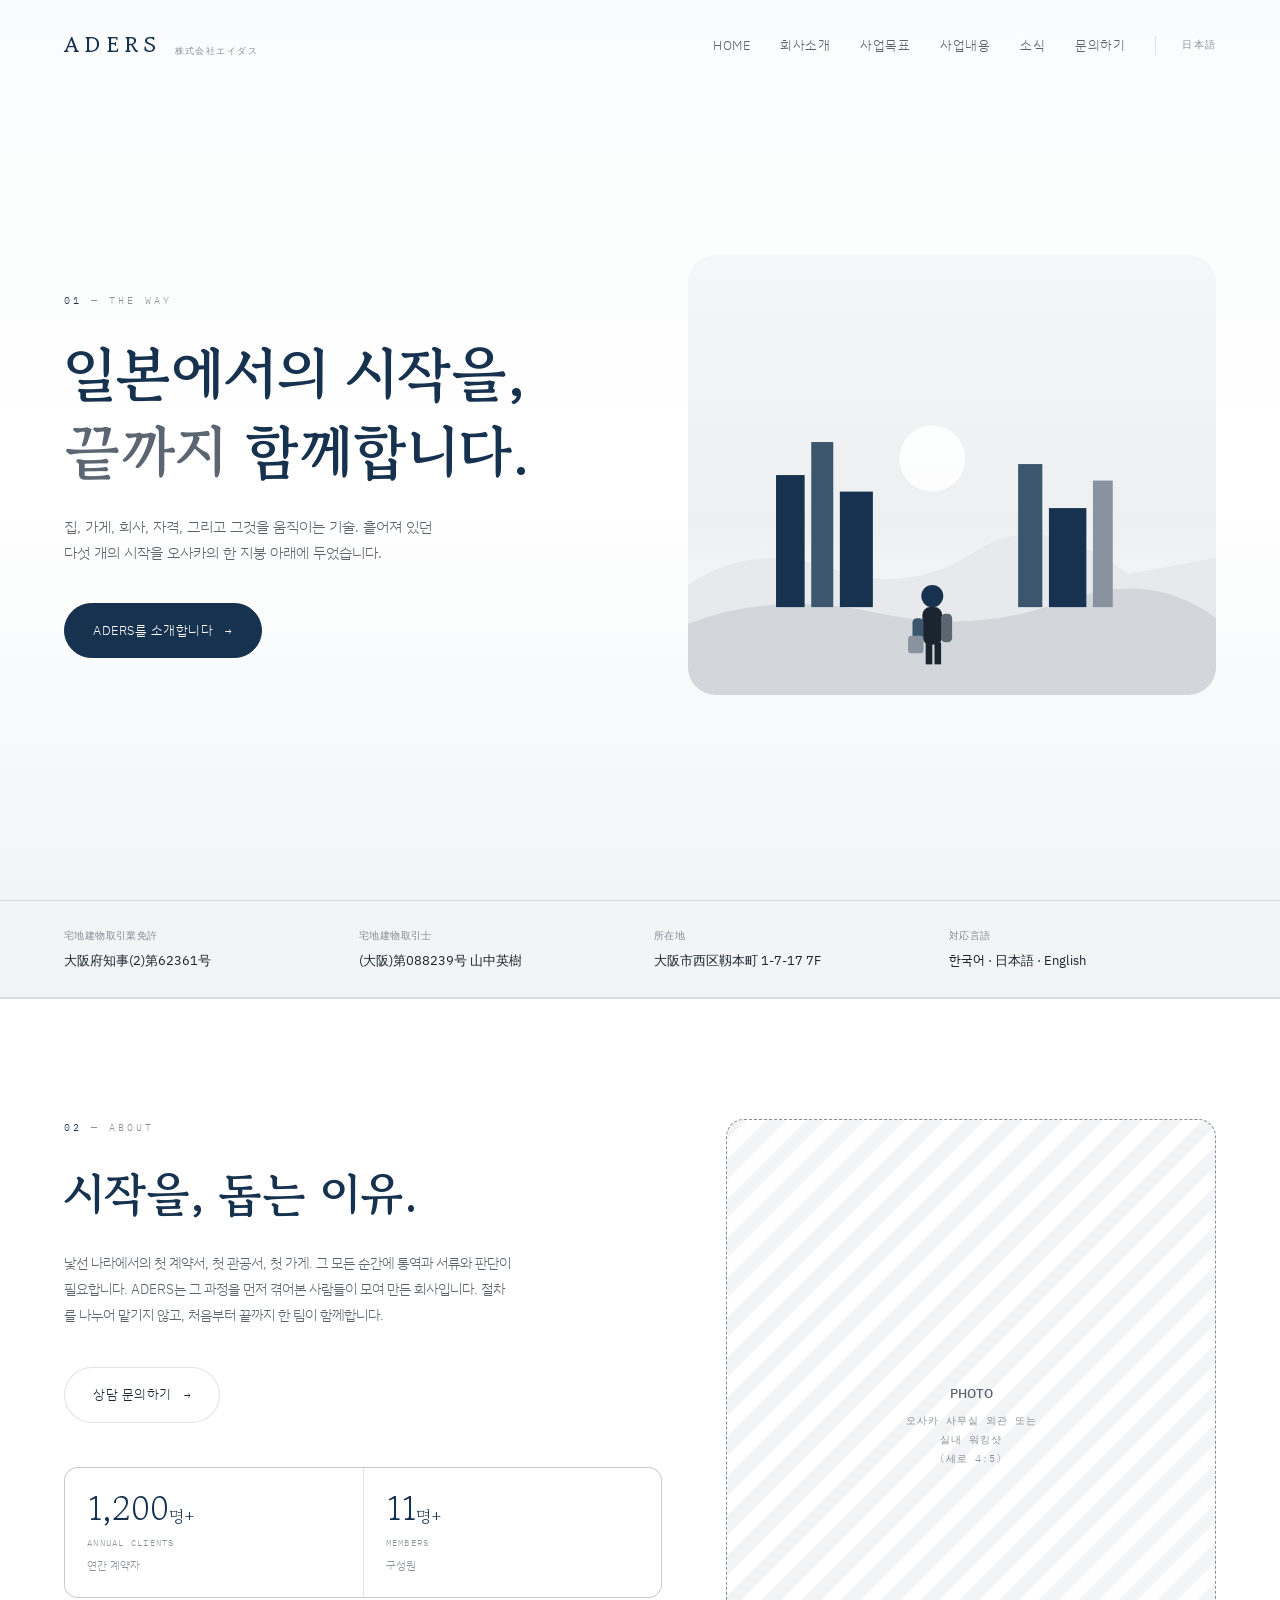
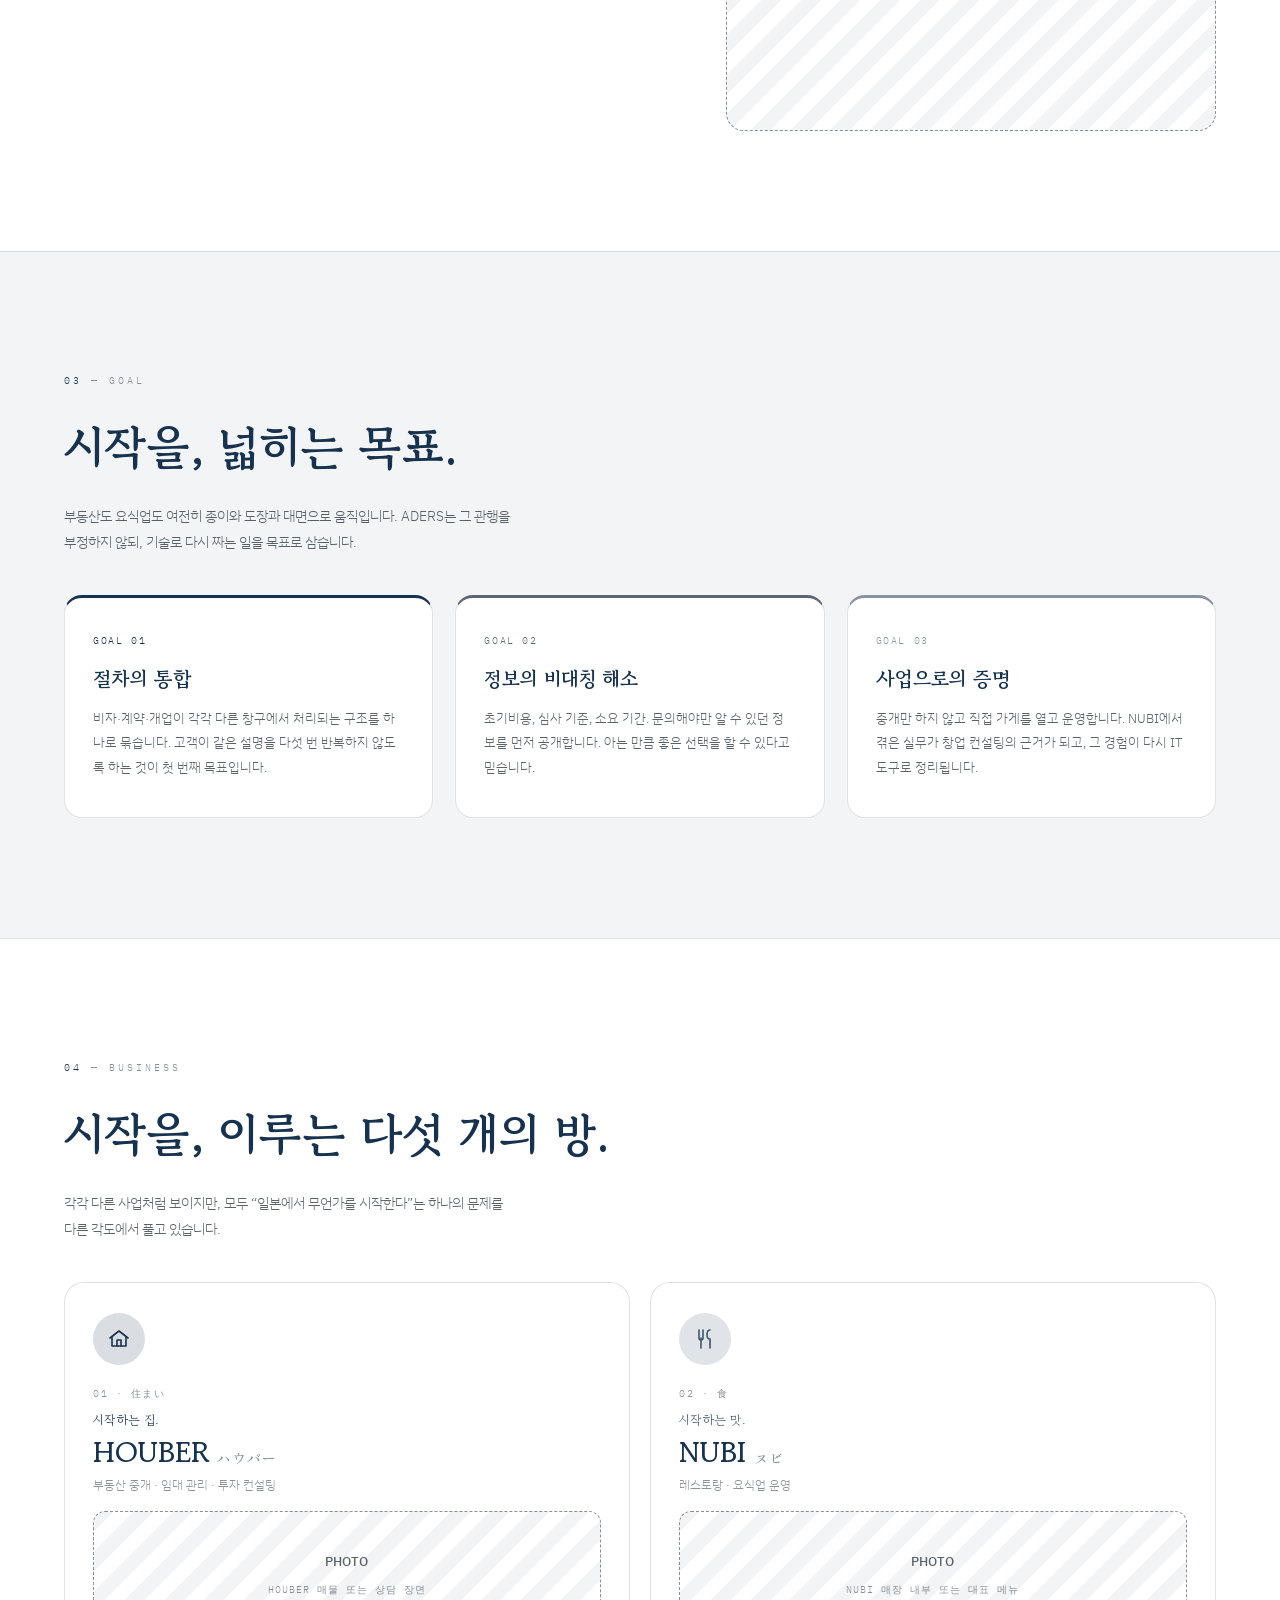
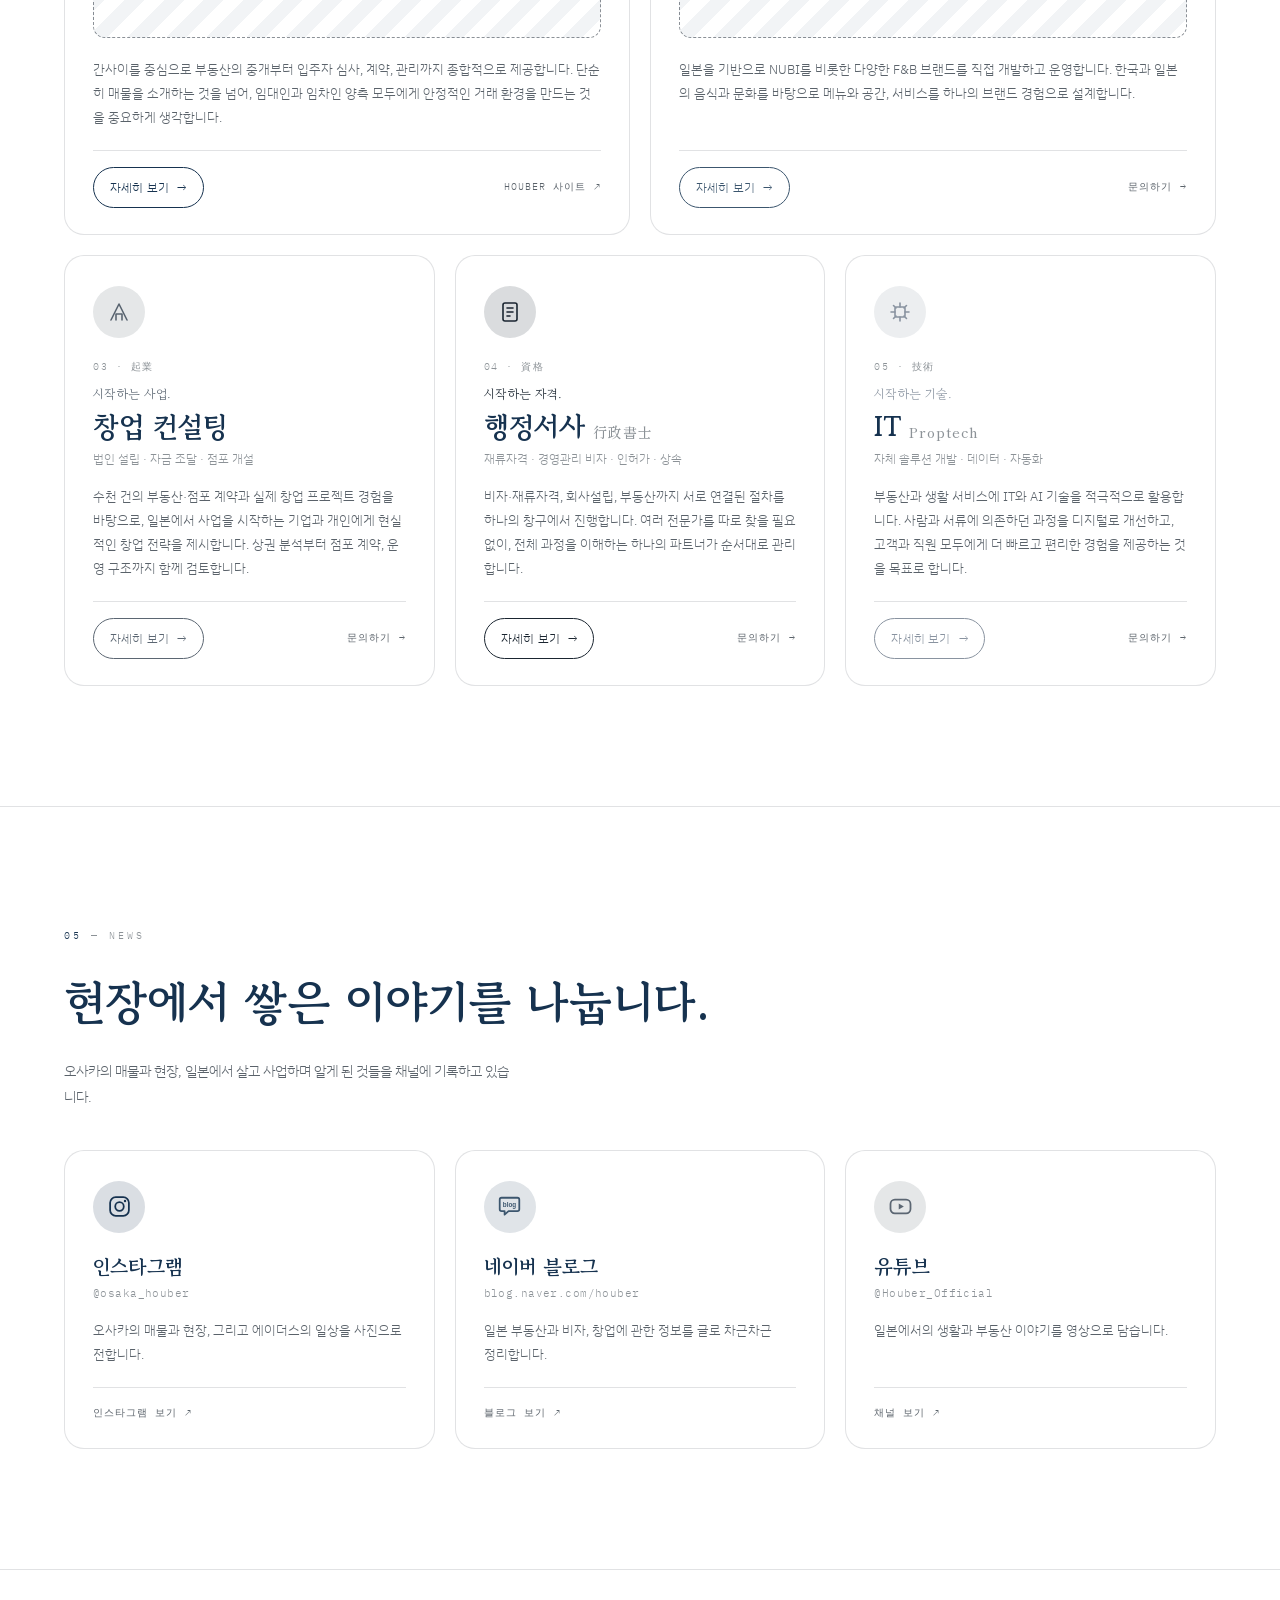
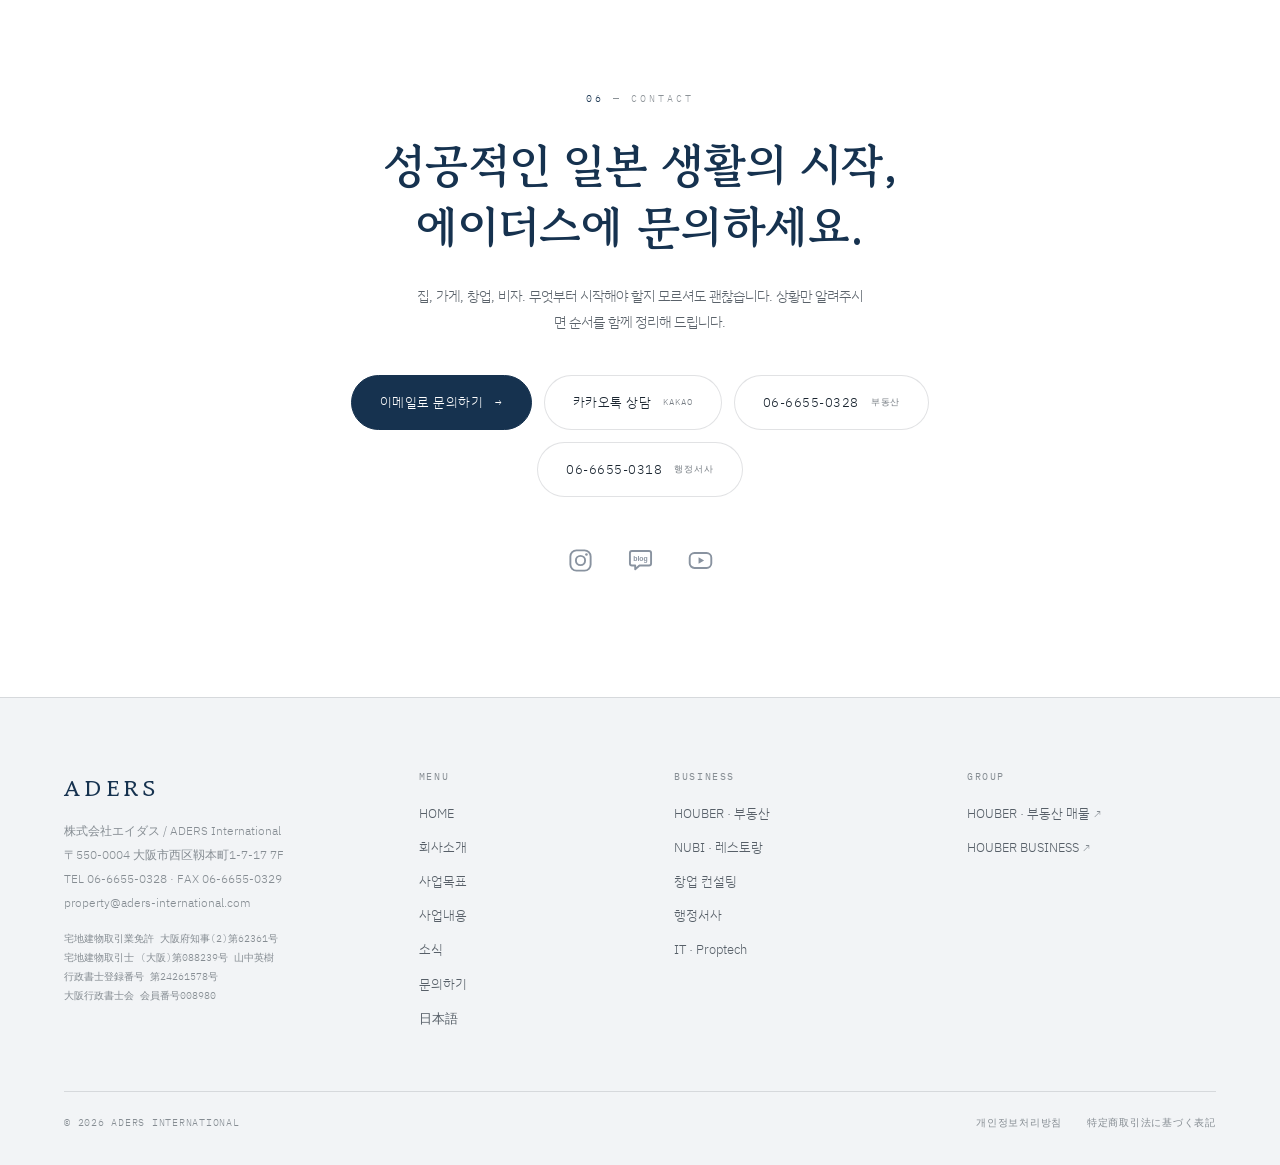
==== commit 6e1ba488: "행정서사 등록번호 추가 (第24261578号) · 12장 전부의 푸터 footer__license 에 한 줄 추가 · 행정서사 상세 페이지(=팝업)의 detail-note 에도 반" ====
--- a/index.html
+++ b/index.html
@@ -700,10 +700,12 @@
       </address>
 
       <!-- 담당 공인중개사(宅地建物取引士)가 바뀌면 번호와 성명을 함께 갱신하세요.
+           이 면허 정보는 12장 전부의 푸터에 같은 값으로 들어가 있습니다.
            法人番号 는 번호 확보 후 아래에 한 줄씩 추가하면 됩니다. -->
       <div class="footer__license">
         宅地建物取引業免許 大阪府知事(2)第62361号<br>
         宅地建物取引士 (大阪)第088239号 山中英樹<br>
+        行政書士登録番号 第24261578号<br>
         大阪行政書士会 会員番号008980
       </div>
     </div>
